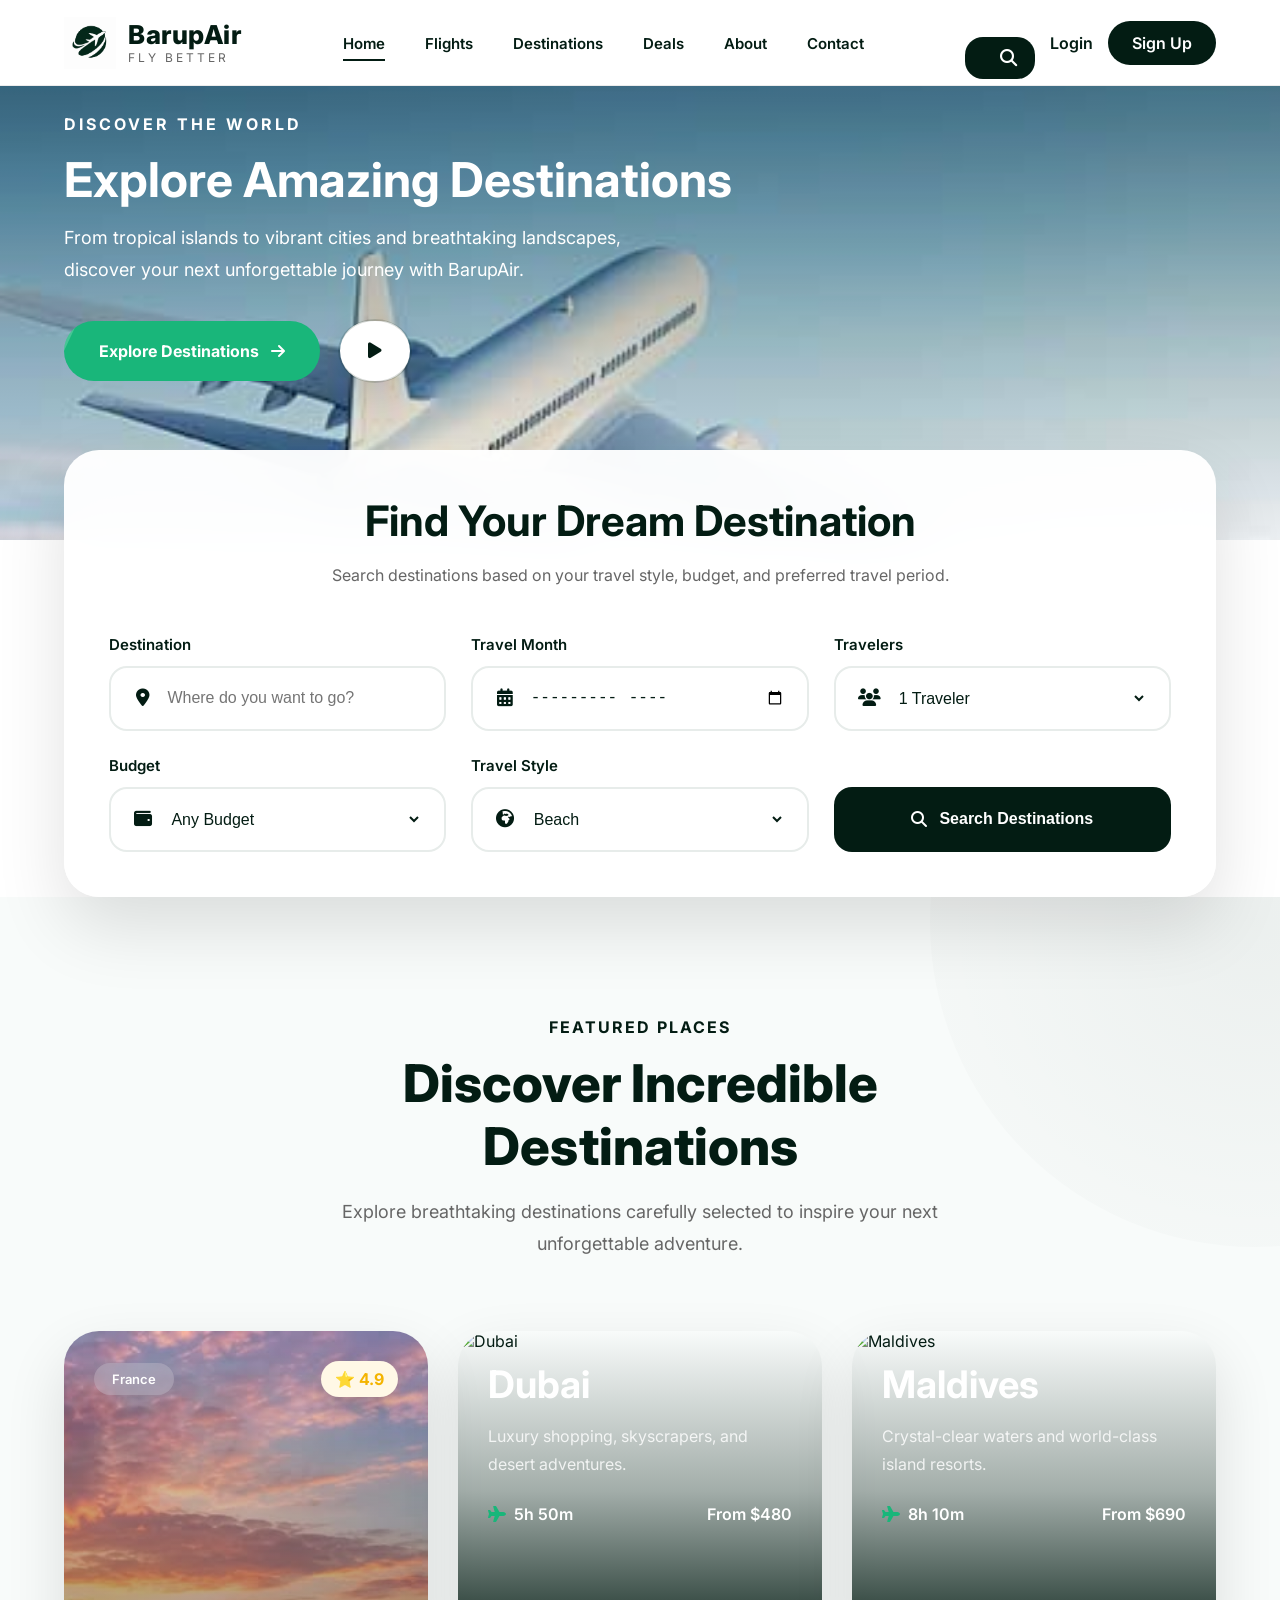
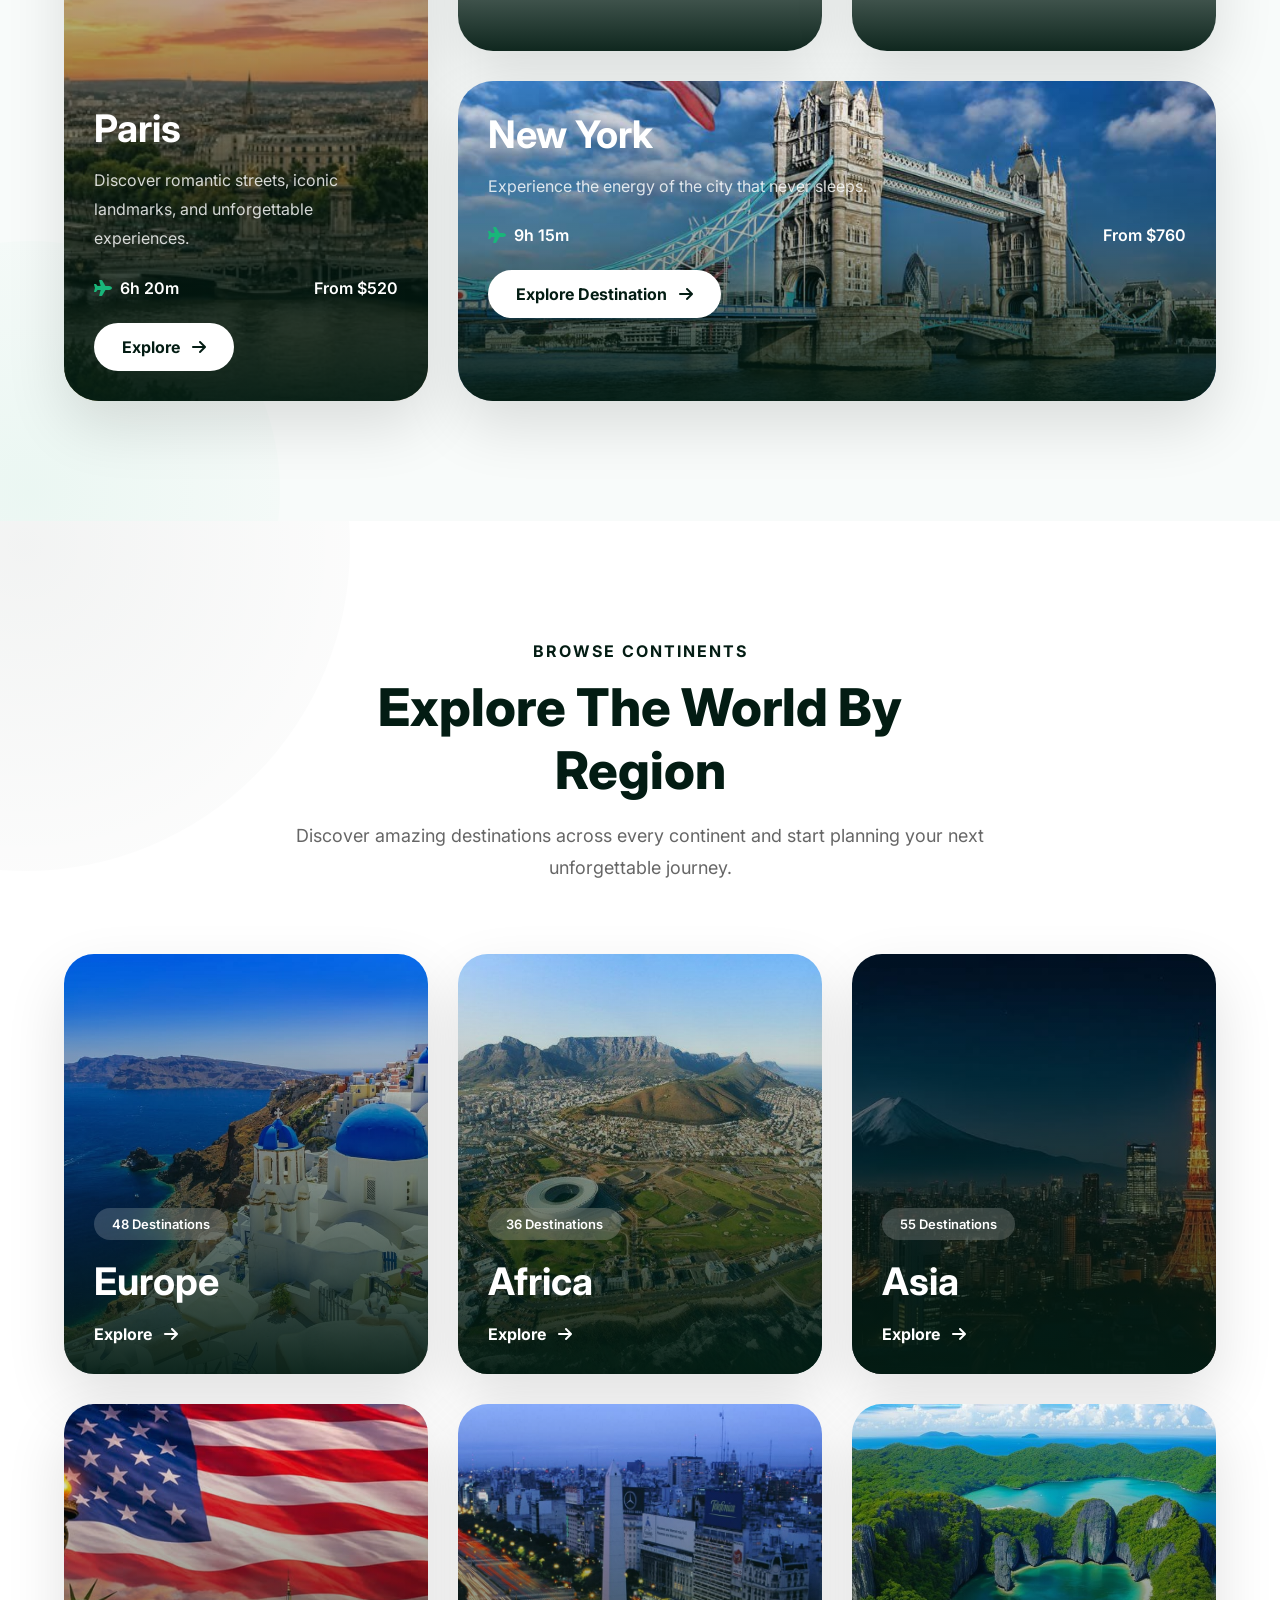
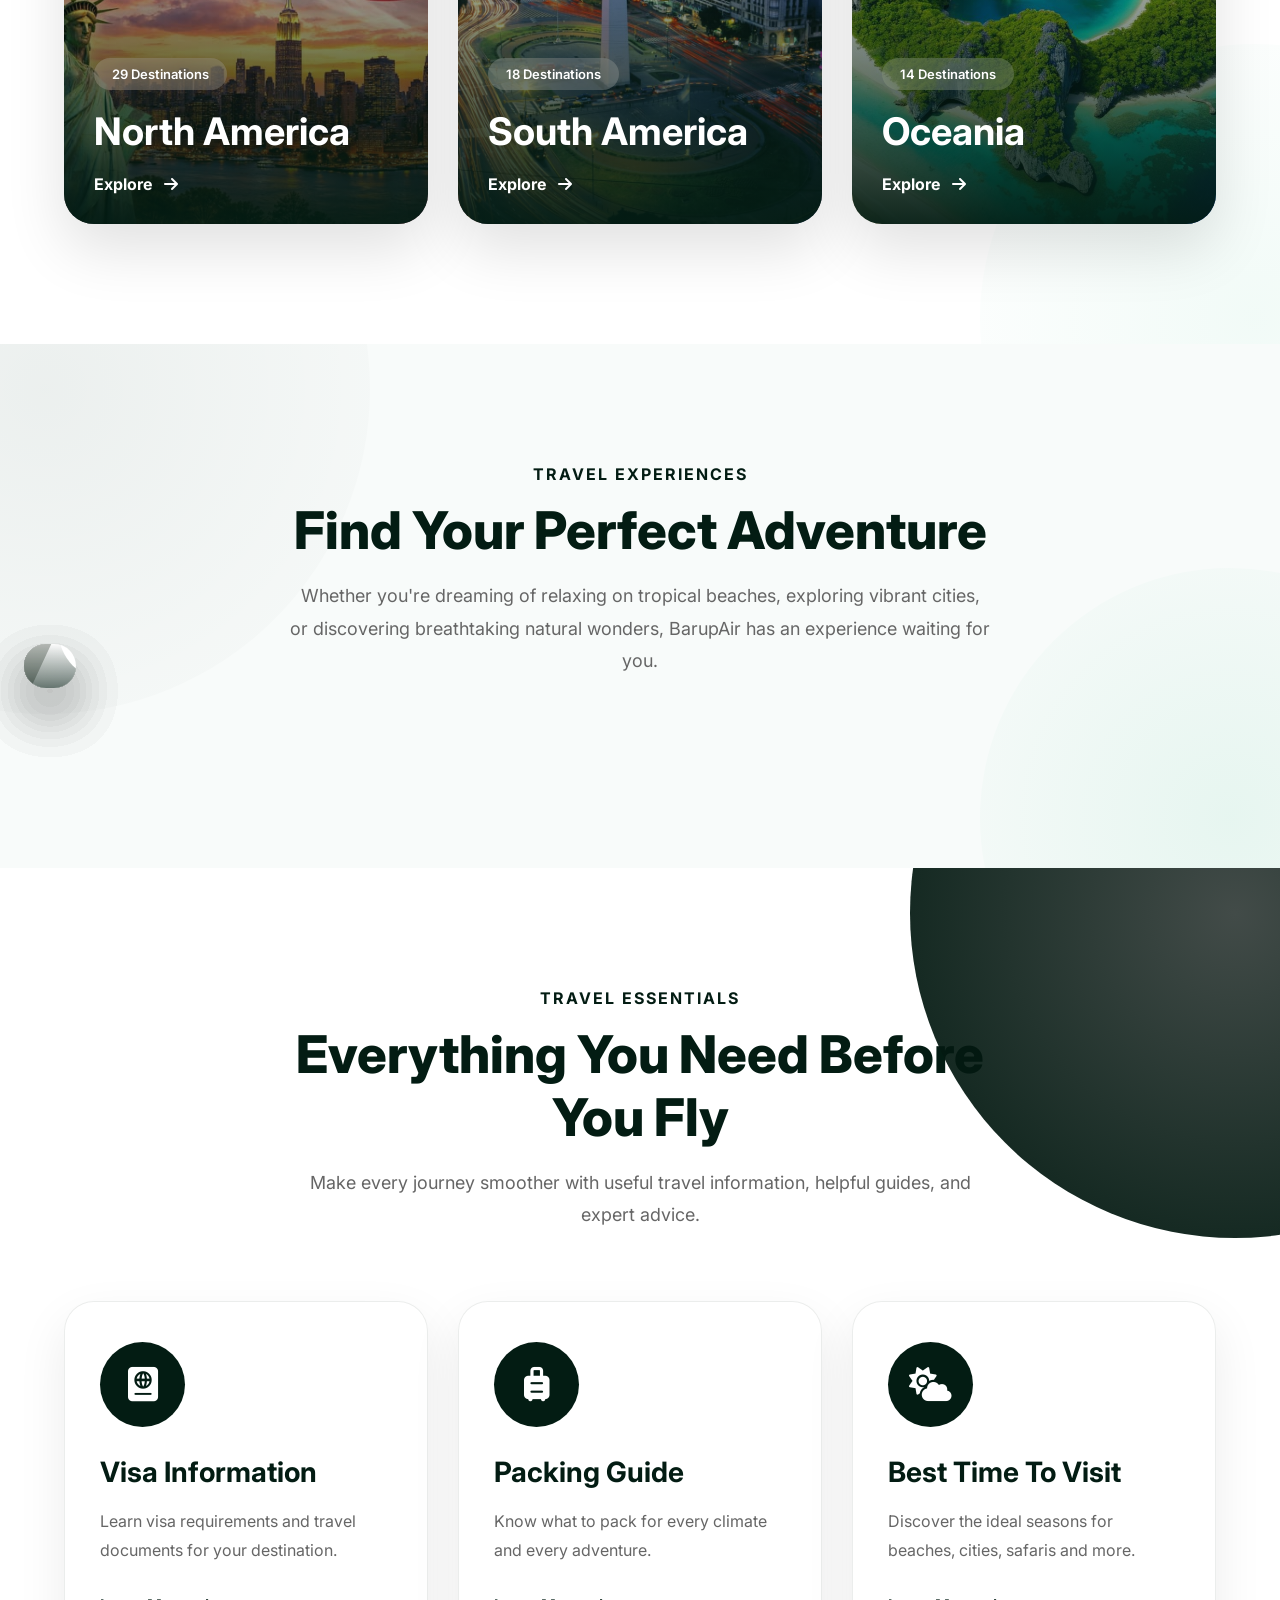
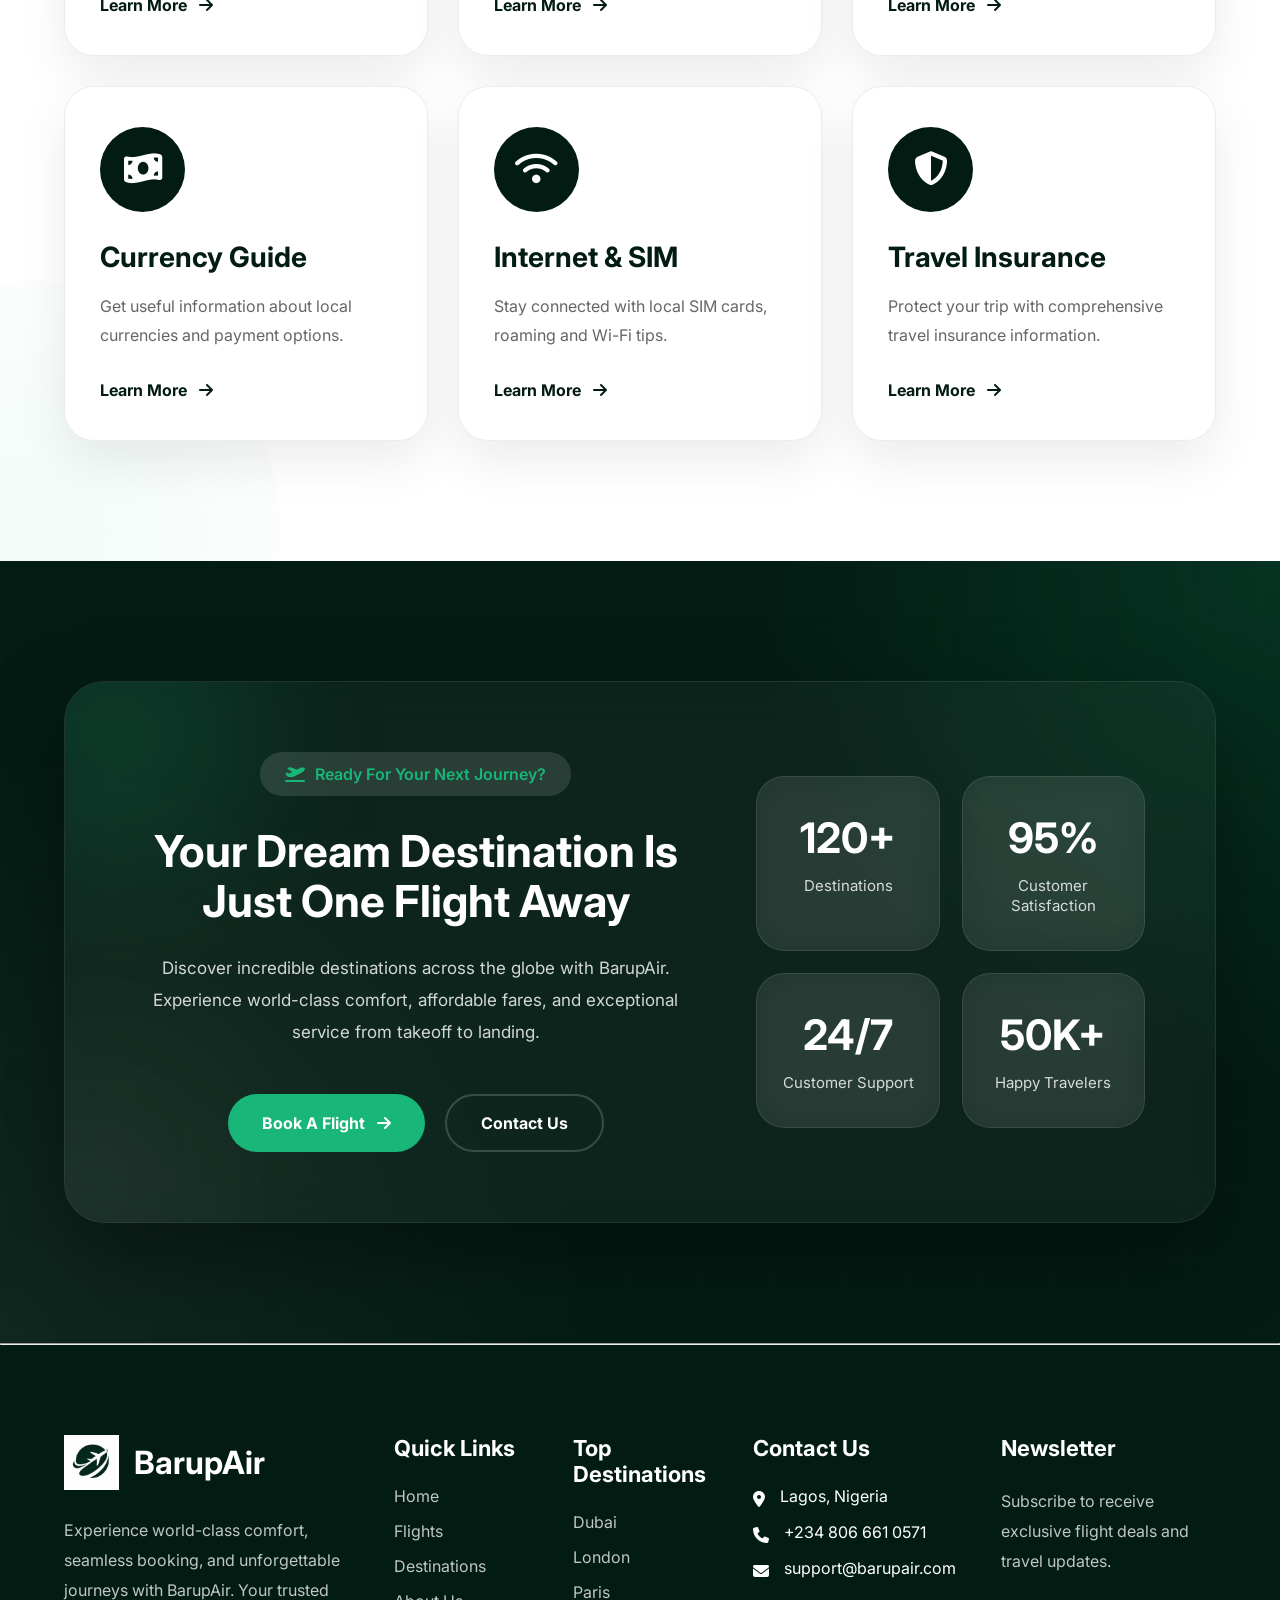
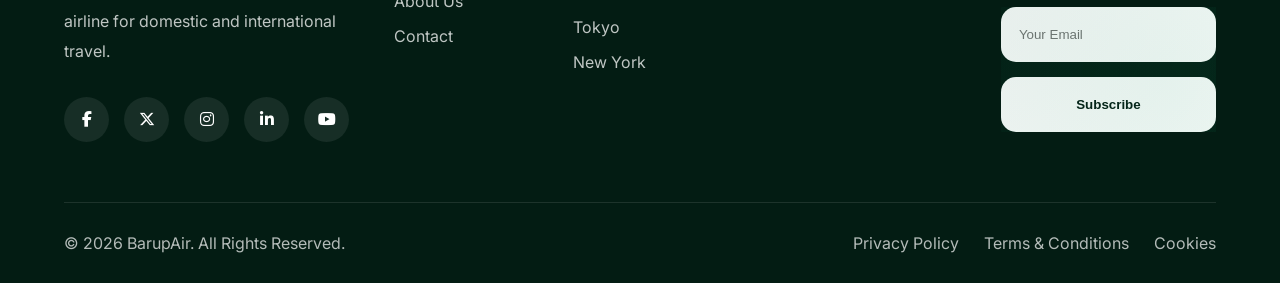
==== destinations.html @ 00f50905 "Add files via upload" ====
<!DOCTYPE html>
<html lang="en">

<head>

<meta charset="UTF-8">
<meta name="viewport" content="width=device-width, initial-scale=1.0">

<title>BarupAir | Fly Beyond Borders</title>

<link rel="icon" href="images/logo.png">

<link rel="preconnect" href="https://fonts.googleapis.com">
<link rel="preconnect" href="https://fonts.gstatic.com" crossorigin>

<link href="https://fonts.googleapis.com/css2?family=Inter:wght@300;400;500;600;700;800;900&display=swap" rel="stylesheet">

<link rel="stylesheet"
href="https://cdnjs.cloudflare.com/ajax/libs/font-awesome/6.7.2/css/all.min.css">

<link rel="stylesheet" href="css/style.css">
<link rel="stylesheet" href="css/responsive.css">

</head>

<body>


<!--==========================
        HEADER
===========================-->

<header class="header">

<div class="container">

<nav class="navbar">

<a href="#" class="logo">

    <img src="images/logo.png" alt="BarupAir Logo">

    <div class="logo-text">
        <h2>BarupAir</h2>
        <span>Fly Better</span>
    </div>

</a>


<ul class="nav-links">

<li><a href="./index.html" class="active">Home</a></li>

<li><a href="./flights.html">Flights</a></li>

<li><a href="./destinations.html">Destinations</a></li>

<li><a href="./deals.html">Deals</a></li>

<li><a href="./about.html">About</a></li>

<li><a href="./contact.html">Contact</a></li>

</ul>


<div class="nav-right">

<button class="search-btn">
<i class="fas fa-search"></i>
</button>

<a href="./login.html" class="login-btn">
Login
</a>

<a href="./signup.html" class="signup-btn">
Sign Up
</a>

</div>


<div class="menu-btn">

    <i class="fas fa-bars"></i>

</div>

</nav>

</div>

</header>










<!--======================================
        DESTINATIONS HERO
=======================================-->

<section class="destination-hero">

    <div class="container">

        <div class="destination-hero-content">

            <span>

                DISCOVER THE WORLD

            </span>

            <h1>

                Explore Amazing Destinations

            </h1>

            <p>

                From tropical islands to vibrant cities and breathtaking
                landscapes, discover your next unforgettable journey
                with BarupAir.

            </p>

            <div class="hero-buttons">

                <a href="#" class="btn-primary">

                    Explore Destinations

                    <i class="fas fa-arrow-right"></i>

                </a>

                <a href="#" class="btn-play">

                    <i class="fas fa-play"></i>

                </a>

            </div>

        </div>

    </div>

</section>








<!--======================================
        DESTINATION SEARCH
=======================================-->

<section class="destination-search">

    <div class="container">

        <div class="destination-search-box">

            <div class="destination-search-header">

                <h2>Find Your Dream Destination</h2>

                <p>

                    Search destinations based on your travel style,
                    budget, and preferred travel period.

                </p>

            </div>

            <form class="destination-search-form">

                <!-- Destination -->

                <div class="search-field">

                    <label>Destination</label>

                    <div class="search-input">

                        <i class="fas fa-location-dot"></i>

                        <input
                            type="text"
                            placeholder="Where do you want to go?">

                    </div>

                </div>

                <!-- Travel Month -->

                <div class="search-field">

                    <label>Travel Month</label>

                    <div class="search-input">

                        <i class="fas fa-calendar-days"></i>

                        <input type="month">

                    </div>

                </div>

                <!-- Travelers -->

                <div class="search-field">

                    <label>Travelers</label>

                    <div class="search-input">

                        <i class="fas fa-users"></i>

                        <select>

                            <option>1 Traveler</option>
                            <option>2 Travelers</option>
                            <option>3 Travelers</option>
                            <option>4+ Travelers</option>

                        </select>

                    </div>

                </div>

                <!-- Budget -->

                <div class="search-field">

                    <label>Budget</label>

                    <div class="search-input">

                        <i class="fas fa-wallet"></i>

                        <select>

                            <option>Any Budget</option>
                            <option>$500 - $1,000</option>
                            <option>$1,000 - $2,500</option>
                            <option>$2,500+</option>

                        </select>

                    </div>

                </div>

                <!-- Travel Style -->

                <div class="search-field">

                    <label>Travel Style</label>

                    <div class="search-input">

                        <i class="fas fa-earth-africa"></i>

                        <select>

                            <option>Beach</option>
                            <option>City Break</option>
                            <option>Adventure</option>
                            <option>Luxury</option>
                            <option>Nature</option>

                        </select>

                    </div>

                </div>

                <!-- Search Button -->

                <button class="destination-search-btn">

                    <i class="fas fa-search"></i>

                    Search Destinations

                </button>

            </form>

        </div>

    </div>

</section>









<!--======================================
        FEATURED DESTINATIONS
=======================================-->

<section class="featured-destinations">

    <div class="container">

        <div class="section-heading">

            <span>Featured Places</span>

            <h2>Discover Incredible Destinations</h2>

            <p>

                Explore breathtaking destinations carefully selected
                to inspire your next unforgettable adventure.

            </p>

        </div>

        <div class="featured-grid">

            <!-- Destination -->

            <div class="featured-card large">

                <img src="images/paris.jpg" alt="Paris">

                <div class="featured-overlay">

                    <div class="featured-top">

                        <span class="country">

                            France

                        </span>

                        <span class="rating">

                            ⭐ 4.9

                        </span>

                    </div>

                    <div class="featured-content">

                        <h3>Paris</h3>

                        <p>

                            Discover romantic streets, iconic landmarks,
                            and unforgettable experiences.

                        </p>

                        <div class="featured-info">

                            <span>

                                <i class="fas fa-plane"></i>

                                6h 20m

                            </span>

                            <span>

                                From $520

                            </span>

                        </div>

                        <a href="#">

                            Explore

                            <i class="fas fa-arrow-right"></i>

                        </a>

                    </div>

                </div>

            </div>

            <!-- Destination -->

            <div class="featured-card">

                <img src="images/dubai.jpg" alt="Dubai">

                <div class="featured-overlay">

                    <div class="featured-content">

                        <h3>Dubai</h3>

                        <p>

                            Luxury shopping, skyscrapers,
                            and desert adventures.

                        </p>

                        <div class="featured-info">

                            <span>

                                <i class="fas fa-plane"></i>

                                5h 50m

                            </span>

                            <span>

                                From $480

                            </span>

                        </div>

                    </div>

                </div>

            </div>

            <!-- Destination -->

            <div class="featured-card">

                <img src="images/maldives.jpg" alt="Maldives">

                <div class="featured-overlay">

                    <div class="featured-content">

                        <h3>Maldives</h3>

                        <p>

                            Crystal-clear waters and
                            world-class island resorts.

                        </p>

                        <div class="featured-info">

                            <span>

                                <i class="fas fa-plane"></i>

                                8h 10m

                            </span>

                            <span>

                                From $690

                            </span>

                        </div>

                    </div>

                </div>

            </div>

            <!-- Destination -->

            <div class="featured-card wide">

                <img src="images/london.jpg" alt="New York">

                <div class="featured-overlay">

                    <div class="featured-content">

                        <h3>New York</h3>

                        <p>

                            Experience the energy of the city
                            that never sleeps.

                        </p>

                        <div class="featured-info">

                            <span>

                                <i class="fas fa-plane"></i>

                                9h 15m

                            </span>

                            <span>

                                From $760

                            </span>

                        </div>

                        <a href="#">

                            Explore Destination

                            <i class="fas fa-arrow-right"></i>

                        </a>

                    </div>

                </div>

            </div>

        </div>

    </div>

</section>











<!--======================================
        EXPLORE BY REGION
=======================================-->

<section class="explore-region">

    <div class="container">

        <div class="section-heading">

            <span>Browse Continents</span>

            <h2>Explore The World By Region</h2>

            <p>

                Discover amazing destinations across every continent and
                start planning your next unforgettable journey.

            </p>

        </div>

        <div class="region-grid">

            <!-- Europe -->

            <div class="region-card">

                <img src="images/europe.jpg" alt="Europe">

                <div class="region-overlay">

                    <div class="region-content">

                        <span>48 Destinations</span>

                        <h3>Europe</h3>

                        <a href="#">

                            Explore

                            <i class="fas fa-arrow-right"></i>

                        </a>

                    </div>

                </div>

            </div>

            <!-- Africa -->

            <div class="region-card">

                <img src="images/africa.jpg" alt="Africa">

                <div class="region-overlay">

                    <div class="region-content">

                        <span>36 Destinations</span>

                        <h3>Africa</h3>

                        <a href="#">

                            Explore

                            <i class="fas fa-arrow-right"></i>

                        </a>

                    </div>

                </div>

            </div>

            <!-- Asia -->

            <div class="region-card">

                <img src="images/asia.jpg" alt="Asia">

                <div class="region-overlay">

                    <div class="region-content">

                        <span>55 Destinations</span>

                        <h3>Asia</h3>

                        <a href="#">

                            Explore

                            <i class="fas fa-arrow-right"></i>

                        </a>

                    </div>

                </div>

            </div>

            <!-- North America -->

            <div class="region-card">

                <img src="images/north-america.jpg" alt="North America">

                <div class="region-overlay">

                    <div class="region-content">

                        <span>29 Destinations</span>

                        <h3>North America</h3>

                        <a href="#">

                            Explore

                            <i class="fas fa-arrow-right"></i>

                        </a>

                    </div>

                </div>

            </div>

            <!-- South America -->

            <div class="region-card">

                <img src="images/south-america.jpg" alt="South America">

                <div class="region-overlay">

                    <div class="region-content">

                        <span>18 Destinations</span>

                        <h3>South America</h3>

                        <a href="#">

                            Explore

                            <i class="fas fa-arrow-right"></i>

                        </a>

                    </div>

                </div>

            </div>

            <!-- Oceania -->

            <div class="region-card">

                <img src="images/oceania.jpg" alt="Oceania">

                <div class="region-overlay">

                    <div class="region-content">

                        <span>14 Destinations</span>

                        <h3>Oceania</h3>

                        <a href="#">

                            Explore

                            <i class="fas fa-arrow-right"></i>

                        </a>

                    </div>

                </div>

            </div>

        </div>

    </div>

</section>





<!--======================================
        TRAVEL EXPERIENCES
=======================================-->

<section class="travel-experiences">

    <div class="container">

        <div class="section-heading">

            <span>Travel Experiences</span>

            <h2>Find Your Perfect Adventure</h2>

            <p>

                Whether you're dreaming of relaxing on tropical beaches,
                exploring vibrant cities, or discovering breathtaking
                natural wonders, BarupAir has an experience waiting for you.

            </p>

        </div>

        <div class="experience-grid">

            <!-- Beach -->

            <div class="experience-card">

                <img src="images/beach.jpg" alt="Beach Escape">

                <div class="experience-overlay">

                    <div class="experience-icon">

                        <i class="fas fa-umbrella-beach"></i>

                    </div>

                    <h3>Beach Escapes</h3>

                    <p>

                        Relax on crystal-clear shores and enjoy luxury
                        island resorts around the world.

                    </p>

                    <a href="#">

                        Discover More

                        <i class="fas fa-arrow-right"></i>

                    </a>

                </div>

            </div>

            <!-- Mountains -->

            <div class="experience-card">

                <img src="images/mountains.jpg" alt="Mountain Adventure">

                <div class="experience-overlay">

                    <div class="experience-icon">

                        <i class="fas fa-mountain"></i>

                    </div>

                    <h3>Mountain Adventures</h3>

                    <p>

                        Hike breathtaking peaks and experience nature like
                        never before.

                    </p>

                    <a href="#">

                        Discover More

                        <i class="fas fa-arrow-right"></i>

                    </a>

                </div>

            </div>

            <!-- City -->

            <div class="experience-card">

                <img src="images/city.jpg" alt="City Break">

                <div class="experience-overlay">

                    <div class="experience-icon">

                        <i class="fas fa-city"></i>

                    </div>

                    <h3>City Breaks</h3>

                    <p>

                        Explore world-famous landmarks, shopping, culture,
                        and unforgettable nightlife.

                    </p>

                    <a href="#">

                        Discover More

                        <i class="fas fa-arrow-right"></i>

                    </a>

                </div>

            </div>

            <!-- Safari -->

            <div class="experience-card">

                <img src="images/safari.jpg" alt="Safari">

                <div class="experience-overlay">

                    <div class="experience-icon">

                        <i class="fas fa-paw"></i>

                    </div>

                    <h3>Safari Tours</h3>

                    <p>

                        Discover Africa's incredible wildlife and stunning
                        national parks.

                    </p>

                    <a href="#">

                        Discover More

                        <i class="fas fa-arrow-right"></i>

                    </a>

                </div>

            </div>

            <!-- Snow -->

            <div class="experience-card">

                <img src="images/snow.jpg" alt="Snow Holidays">

                <div class="experience-overlay">

                    <div class="experience-icon">

                        <i class="fas fa-snowflake"></i>

                    </div>

                    <h3>Snow Holidays</h3>

                    <p>

                        Ski, snowboard, and experience magical winter
                        destinations.

                    </p>

                    <a href="#">

                        Discover More

                        <i class="fas fa-arrow-right"></i>

                    </a>

                </div>

            </div>

            <!-- Luxury -->

            <div class="experience-card">

                <img src="images/luxury.jpg" alt="Luxury">

                <div class="experience-overlay">

                    <div class="experience-icon">

                        <i class="fas fa-gem"></i>

                    </div>

                    <h3>Luxury Getaways</h3>

                    <p>

                        Experience five-star resorts, private villas,
                        and unforgettable luxury escapes.

                    </p>

                    <a href="#">

                        Discover More

                        <i class="fas fa-arrow-right"></i>

                    </a>

                </div>

            </div>

        </div>

    </div>

</section>








<!--======================================
        TRAVEL TIPS
=======================================-->

<section class="travel-tips">

    <div class="container">

        <div class="section-heading">

            <span>Travel Essentials</span>

            <h2>Everything You Need Before You Fly</h2>

            <p>

                Make every journey smoother with useful travel
                information, helpful guides, and expert advice.

            </p>

        </div>

        <div class="tips-grid">

            <!-- Card -->

            <div class="tip-card">

                <div class="tip-icon">

                    <i class="fas fa-passport"></i>

                </div>

                <h3>Visa Information</h3>

                <p>

                    Learn visa requirements and travel documents for your destination.

                </p>

                <a href="#">

                    Learn More

                    <i class="fas fa-arrow-right"></i>

                </a>

            </div>

            <!-- Card -->

            <div class="tip-card">

                <div class="tip-icon">

                    <i class="fas fa-suitcase-rolling"></i>

                </div>

                <h3>Packing Guide</h3>

                <p>

                    Know what to pack for every climate and every adventure.

                </p>

                <a href="#">

                    Learn More

                    <i class="fas fa-arrow-right"></i>

                </a>

            </div>

            <!-- Card -->

            <div class="tip-card">

                <div class="tip-icon">

                    <i class="fas fa-cloud-sun"></i>

                </div>

                <h3>Best Time To Visit</h3>

                <p>

                    Discover the ideal seasons for beaches, cities,
                    safaris and more.

                </p>

                <a href="#">

                    Learn More

                    <i class="fas fa-arrow-right"></i>

                </a>

            </div>

            <!-- Card -->

            <div class="tip-card">

                <div class="tip-icon">

                    <i class="fas fa-money-bill-wave"></i>

                </div>

                <h3>Currency Guide</h3>

                <p>

                    Get useful information about local currencies and
                    payment options.

                </p>

                <a href="#">

                    Learn More

                    <i class="fas fa-arrow-right"></i>

                </a>

            </div>

            <!-- Card -->

            <div class="tip-card">

                <div class="tip-icon">

                    <i class="fas fa-wifi"></i>

                </div>

                <h3>Internet & SIM</h3>

                <p>

                    Stay connected with local SIM cards, roaming and Wi-Fi tips.

                </p>

                <a href="#">

                    Learn More

                    <i class="fas fa-arrow-right"></i>

                </a>

            </div>

            <!-- Card -->

            <div class="tip-card">

                <div class="tip-icon">

                    <i class="fas fa-shield-alt"></i>

                </div>

                <h3>Travel Insurance</h3>

                <p>

                    Protect your trip with comprehensive travel insurance information.

                </p>

                <a href="#">

                    Learn More

                    <i class="fas fa-arrow-right"></i>

                </a>

            </div>

        </div>

    </div>

</section>










<!--======================================
        CTA SECTION
=======================================-->

<section class="destination-cta">

    <div class="container">

        <div class="cta-wrapper">

            <!-- Background Decorations -->

            <div class="cta-glow glow-1"></div>
            <div class="cta-glow glow-2"></div>

            <!-- Left -->

            <div class="cta-content">

                <span>

                    <i class="fas fa-plane-departure"></i>

                    Ready For Your Next Journey?

                </span>

                <h2>

                    Your Dream Destination Is Just
                    One Flight Away

                </h2>

                <p>

                    Discover incredible destinations across the globe with
                    BarupAir. Experience world-class comfort, affordable fares,
                    and exceptional service from takeoff to landing.

                </p>

                <div class="cta-buttons">

                    <a href="flights.html" class="cta-btn-primary">

                        Book A Flight

                        <i class="fas fa-arrow-right"></i>

                    </a>

                    <a href="contact.html" class="cta-btn-secondary">

                        Contact Us

                    </a>

                </div>

            </div>

            <!-- Right -->

            <div class="cta-stats">

                <div class="cta-card">

                    <h3>120+</h3>

                    <span>Destinations</span>

                </div>

                <div class="cta-card">

                    <h3>95%</h3>

                    <span>Customer Satisfaction</span>

                </div>

                <div class="cta-card">

                    <h3>24/7</h3>

                    <span>Customer Support</span>

                </div>

                <div class="cta-card">

                    <h3>50K+</h3>

                    <span>Happy Travelers</span>

                </div>

            </div>

        </div>

    </div>

</section>


<hr>




<!--======================================
            FOOTER
=======================================-->

<footer class="footer">

    <div class="container">

        <div class="footer-top">

            <!-- Logo -->

            <div class="footer-col">

                <a href="#" class="footer-logo">

                    <img src="images/logo.png" alt="BarupAir">

                    <span>BarupAir</span>

                </a>

                <p>

                    Experience world-class comfort, seamless booking,
                    and unforgettable journeys with BarupAir.
                    Your trusted airline for domestic and international travel.

                </p>

                <div class="footer-social">

                    <a href="#"><i class="fab fa-facebook-f"></i></a>

                    <a href="#"><i class="fab fa-x-twitter"></i></a>

                    <a href="#"><i class="fab fa-instagram"></i></a>

                    <a href="#"><i class="fab fa-linkedin-in"></i></a>

                    <a href="#"><i class="fab fa-youtube"></i></a>

                </div>

            </div>

            <!-- Links -->

            <div class="footer-col">

                <h3>Quick Links</h3>

                <ul>

                    <li><a href="#">Home</a></li>

                    <li><a href="#">Flights</a></li>

                    <li><a href="#">Destinations</a></li>

                    <li><a href="#">About Us</a></li>

                    <li><a href="#">Contact</a></li>

                </ul>

            </div>

            <!-- Destination -->

            <div class="footer-col">

                <h3>Top Destinations</h3>

                <ul>

                    <li><a href="#">Dubai</a></li>

                    <li><a href="#">London</a></li>

                    <li><a href="#">Paris</a></li>

                    <li><a href="#">Tokyo</a></li>

                    <li><a href="#">New York</a></li>

                </ul>

            </div>

            <!-- Contact -->

            <div class="footer-col">

                <h3>Contact Us</h3>

                <ul class="contact-info">

                    <li>

                        <i class="fas fa-map-marker-alt"></i>

                        Lagos, Nigeria

                    </li>

                    <li>

                        <i class="fas fa-phone"></i>

                        +234 806 661 0571

                    </li>

                    <li>

                        <i class="fas fa-envelope"></i>

                        support@barupair.com

                    </li>

                </ul>

            </div>

            <!-- Newsletter -->

            <div class="footer-col">

                <h3>Newsletter</h3>

                <p>

                    Subscribe to receive exclusive flight deals
                    and travel updates.

                </p>

                <form class="newsletter">

                    <input
                    type="email"
                    placeholder="Your Email">

                    <button type="submit">

                        Subscribe

                    </button>

                </form>

            </div>

        </div>

        <div class="footer-bottom">

            <p>

                © 2026 BarupAir. All Rights Reserved.

            </p>

            <div class="footer-links">

                <a href="#">Privacy Policy</a>

                <a href="#">Terms & Conditions</a>

                <a href="#">Cookies</a>

            </div>

        </div>

    </div>

</footer>

<script src="js/script.js"></script>
</body>
---- css/style.css ----
/*======================================
            GLOBAL
======================================*/

*{
margin:0;
padding:0;
box-sizing:border-box;
}

html{
scroll-behavior:smooth;
}

body{

font-family:'Inter',sans-serif;

background:#ffffff;

color:#031C13;

}

a{

text-decoration:none;

}

ul{

list-style:none;

}

img{

max-width:100%;

display:block;

}

.container{

width:90%;

max-width:1300px;

margin:auto;


}

/*======================================
            HEADER
======================================*/

.header{

position:fixed;

top:0;
left:0;

width:100%;

background:#fff;

z-index:999;

border-bottom:1px solid #ececec;

}

.navbar{

height:85px;

display:flex;

justify-content:space-between;

align-items:center;

}

/*======================================
            LOGO
======================================*/

.logo{

    display:flex;

    align-items:center;

    gap:12px;

}

.logo img{

    width:52px;

    height:52px;

    object-fit:contain;

}

.logo-text{

    display:flex;

    flex-direction:column;

    line-height:1;

}

.logo-text h2{

    font-size:26px;

    font-weight:800;

    color:#031C13;

    letter-spacing:.5px;

}

.logo-text span{

    margin-top:4px;

    font-size:12px;

    color:#666;

    letter-spacing:3px;

    text-transform:uppercase;

}

.nav-links{

display:flex;

align-items:center;

gap:40px;

}

.nav-links a{

font-size:15px;

font-weight:600;

color:#031C13;

transition:.35s;

position:relative;

}

.nav-links a:hover,

.nav-links a.active{

color:#031C13;

}

.nav-links a::after{

content:"";

position:absolute;

left:0;

bottom:-8px;

width:0;

height:2px;

background:#031C13;

transition:.35s;

}

.nav-links a:hover::after,

.nav-links a.active::after{

width:100%;

}

.nav-right{

display:flex;

align-items:center;

gap:15px;

}

.search-btn{

width:42px;

height:42px;

border:none;

border-radius:50%;

background:#f3f3f3;

cursor:pointer;

font-size:16px;

transition:.3s;

}

.search-btn:hover{

background:#031C13;

color:#fff;

}

.login-btn{

font-weight:600;

color:#031C13;

}

.signup-btn{

padding:12px 24px;

background:#031C13;

color:#fff;

border-radius:40px;

font-weight:600;

transition:.3s;

}

.signup-btn:hover{

transform:translateY(-3px);

}

.menu-btn{

display:none;

font-size:26px;

cursor:pointer;

}















/*======================================
            HERO SECTION
======================================*/

.hero{

    position: relative;

    padding: 100px 0 100px;


    overflow: hidden;

}

.hero-wrapper{

    display: grid;

    grid-template-columns: 1fr 1.2fr;

    align-items: center;

    gap: 20px;

    position: relative;

}

/*======================================
        LEFT CONTENT
======================================*/

.hero-content{

    display: flex;

    align-items: center;

    gap: 20px;

}

/*======================================
      VERTICAL INDICATOR
======================================*/

.hero-indicator{

    display: flex;

    flex-direction: column;

    align-items: center;

    gap: 30px;

}

.hero-indicator span{

    width: 45px;

    height: 45px;

    border-radius: 50%;

    background: #ffffff;

    border: 2px solid #d8d8d8;

    display: flex;

    align-items: center;

    justify-content: center;

    font-weight: 700;

    color: #031C13;

    transition: .4s;

}

.hero-indicator span.active{

    background: #031C13;

    color: #ffffff;

    border-color: #031C13;

}

/*======================================
            TEXT
======================================*/

.hero-text{

    max-width: 550px;

}

.hero-subtitle{

    display: inline-block;

    font-size: 13px;

    font-weight: 700;

    letter-spacing: 3px;

    text-transform: uppercase;

    color: #031C13;

    margin-bottom: 20px;

}

.hero-text h1{

    font-size: 58px;

    font-weight: 900;

    line-height: 1.05;

    color: #031C13;

    margin-bottom: 25px;

}

.hero-text p{

    font-size: 18px;

    line-height: 1.8;

    color: #666666;

    margin-bottom: 40px;

    max-width: 500px;

}

/*======================================
            BUTTONS
======================================*/

.hero-buttons{

    display: flex;

    align-items: center;

    gap: 20px;

}

.btn-primary{

    display: inline-flex;

    align-items: center;

    gap: 12px;

    padding: 18px 38px;

    background: #031C13;

    color: #ffffff;

    border-radius: 60px;

    font-size: 16px;

    font-weight: 700;

    transition: .4s;

}

.btn-primary:hover{

    transform: translateY(-5px);

    box-shadow: 0 18px 40px rgba(3,28,19,.18);

}

.btn-primary i{

    transition: .4s;

}

.btn-primary:hover i{

    transform: translateX(5px);

}

.btn-play{

    width: 62px;

    height: 62px;

    border-radius: 50%;

    background: #ffffff;

    color: #031C13;

    display: flex;

    align-items: center;

    justify-content: center;

    font-size: 18px;

    box-shadow: 0 10px 30px rgba(0,0,0,.08);

    transition: .4s;

}

.btn-play:hover{

    transform: scale(1.08);

    background: #031C13;

    color: #ffffff;

}

/*======================================
        RIGHT SIDE
======================================*/

.hero-image{

    position:relative;

    height:720px;

    border-radius:40px;

    overflow:hidden;

    background-image:url("../images/bg.png");

    background-repeat:no-repeat;

    background-position:center;

    background-size:cover;

}

/* Large Rounded Background */

.hero-bg{

    position: absolute;

    width: 100%;

    height: 500px;

    background: linear-gradient(135deg,#eef9f5,#dff6ee);

    border-radius: 80px;

    overflow: hidden;

}



/*======================================
        PLANE IMAGE
======================================*/

.plane{

    position: absolute;

    width: 900px;

    right: -10px;

    top: 15%;
    border-radius: 35px;
    transform: translateY(-50%);

    z-index: 5;

    user-select: none;

    pointer-events: none;

}

/*======================================
      FLOATING INFO CARD
======================================*/

.hero-card{

    position: absolute;

    right: -20px;


    width: 330px;

    background: #ffffff;

    border-radius: 35px;

    padding: 30px;

    z-index: 20;

    box-shadow: 0 30px 60px rgba(0,0,0,.12);

}

.card-header{

    display: flex;

    justify-content: space-between;

    align-items: center;

    margin-bottom: 20px;

}

.card-header h3{

    font-size: 24px;

    color: #031C13;

}

.card-header i{

    font-size: 20px;

    color: #031C13;

}

.card-images{

    display: flex;

    margin-bottom: 18px;

}

.card-images img{

    width: 65px;

    height: 65px;

    object-fit: cover;

    border-radius: 50%;

    border: 4px solid #ffffff;

    margin-left: -18px;

}

.card-images img:first-child{

    margin-left: 0;

}

.card-content h4{

    font-size: 20px;

    color: #031C13;

    margin-bottom: 10px;

}

.card-content p{

    color: #666666;

    font-size: 15px;

    line-height: 1.7;

}









/*======================================
        DECORATIVE CIRCLES
======================================*/

.circle{

    position:absolute;

    border-radius:50%;

    border:1px solid rgba(3,28,19,.08);

    background:rgba(255,255,255,.15);

    backdrop-filter:blur(8px);

    z-index:2;

}

.circle-1{

    width:180px;

    height:180px;

    top:30px;

    right:120px;

}

.circle-2{

    width:80px;

    height:80px;

    left:40px;

    bottom:180px;

}

.circle-3{

    width:45px;

    height:45px;

    right:340px;

    bottom:70px;

    background:#031C13;

    border:none;

    opacity:.08;

}


/*======================================
      FLOATING BACKGROUND SHAPES
======================================*/

.shape{

    position:absolute;

    border-radius:50%;

    filter:blur(60px);

    z-index:0;

}

.shape-1{

    width:350px;

    height:350px;

    background:#b7ead7;

    top:-120px;

    left:-120px;

    opacity:.45;

}

.shape-2{

    width:280px;

    height:280px;

    background:#dff7ee;

    right:-80px;

    top:180px;

    opacity:.8;

}

.shape-3{

    width:220px;

    height:220px;

    background:#c6f0df;

    left:45%;

    bottom:-120px;

    opacity:.5;

}


/*======================================
        HERO BACKGROUND DETAILS
======================================*/

.hero-bg::before{

    content:"";

    position:absolute;

    inset:0;

    background:

    radial-gradient(circle at 20% 30%,rgba(255,255,255,.9),transparent 30%),

    radial-gradient(circle at 80% 70%,rgba(255,255,255,.6),transparent 35%),

    linear-gradient(145deg,#eef9f5,#d9f3e7);

}

.hero-bg::after{

    content:"";

    position:absolute;

    width:700px;

    height:700px;

    border-radius:50%;

    border:1px solid rgba(255,255,255,.45);

    top:-130px;

    right:-170px;

}


/*======================================
          HERO CARD
======================================*/

.hero-card{

    overflow:hidden;

    transition:.45s;

}

.hero-card:hover{

    transform:translateY(-10px);

    box-shadow:0 40px 90px rgba(0,0,0,.16);

}

.hero-card::before{

    content:"";

    position:absolute;

    left:0;

    top:0;

    width:100%;

    height:6px;

    background:linear-gradient(90deg,#031C13,#0b5a40);

}


/*======================================
       DESTINATION IMAGES
======================================*/

.card-images img{

    transition:.4s;

    cursor:pointer;

}

.card-images img:hover{

    transform:translateY(-8px) scale(1.08);

    z-index:3;

}


/*======================================
         GLASS EFFECT
======================================*/

.hero-card{

    background:rgba(255,255,255,.92);

    backdrop-filter:blur(18px);

    -webkit-backdrop-filter:blur(18px);

}


/*======================================
        BUTTON EFFECTS
======================================*/

.btn-primary{

    position:relative;

    overflow:hidden;

}

.btn-primary::before{

    content:"";

    position:absolute;

    top:0;

    left:-100%;

    width:100%;

    height:100%;

    background:rgba(255,255,255,.2);

    transform:skewX(-25deg);

    transition:.6s;

}

.btn-primary:hover::before{

    left:120%;

}

.btn-play{

    position:relative;

}

.btn-play::after{

    content:"";

    position:absolute;

    width:100%;

    height:100%;

    border-radius:50%;

    border:2px solid rgba(3,28,19,.15);

    animation:pulse 2.5s infinite;

}


/*======================================
       IMAGE DEPTH
======================================*/

.plane{

    filter:

    drop-shadow(0 25px 45px rgba(0,0,0,.15));

}


/*======================================
         SUBTITLE LINE
======================================*/

.hero-subtitle{

    position:relative;

    padding-left:70px;

}

.hero-subtitle::before{

    content:"";

    position:absolute;

    left:0;

    top:50%;

    width:55px;

    height:2px;

    background:#031C13;

}


/*======================================
      PREMIUM HEADING
======================================*/

.hero-text h1{

    letter-spacing:-3px;

}

.hero-text h1::after{

    content:"";

    display:block;

    width:120px;

    height:6px;

    background:#031C13;

    border-radius:20px;

    margin-top:25px;

}


/*======================================
       HERO SECTION SHADOW
======================================*/

.hero-wrapper{

    position:relative;

    z-index:1;

}


/*======================================
      PLAY BUTTON PULSE
======================================*/

@keyframes pulse{

    0%{

        transform:scale(1);

        opacity:1;

    }

    70%{

        transform:scale(1.6);

        opacity:0;

    }

    100%{

        transform:scale(1.6);

        opacity:0;

    }

}







/*======================================
        HERO ANIMATIONS
======================================*/

/* Plane Float */

.plane{

    animation:planeFloat 5s ease-in-out infinite;

    transform-origin:center;

}


/* Plane Entrance */

.hero-image{

    animation:planeEntrance 1.4s ease forwards;

}


/* Card Floating */

.hero-card{

    animation:cardFloat 5s ease-in-out infinite;

}


/* Hero Text */

.hero-subtitle{

    animation:fadeLeft .8s ease forwards;

}

.hero-text h1{

    animation:fadeLeft 1s ease forwards;

}

.hero-text p{

    animation:fadeLeft 1.2s ease forwards;

}

.hero-buttons{

    animation:fadeLeft 1.4s ease forwards;

}


/* Decorative Circles */

.circle-1{

    animation:circleMove 8s linear infinite;

}

.circle-2{

    animation:circleMoveReverse 10s linear infinite;

}

.circle-3{

    animation:pulseCircle 3s infinite;

}


/* Background Shapes */

.shape-1{

    animation:blobOne 12s infinite alternate;

}

.shape-2{

    animation:blobTwo 14s infinite alternate;

}

.shape-3{

    animation:blobThree 10s infinite alternate;

}


/*======================================
        KEYFRAMES
======================================*/

@keyframes planeFloat{

0%{

transform:
translateY(0)
rotate(0deg);

}

25%{

transform:
translateY(-10px)
rotate(-1deg);

}

50%{

transform:
translateY(-22px)
rotate(-2deg);

}

75%{

transform:
translateY(-12px)
rotate(-1deg);

}

100%{

transform:
translateY(0)
rotate(0deg);

}

}


@keyframes planeEntrance{

0%{

opacity:0;

transform:
translateX(250px);

}

100%{

opacity:1;

transform:
translateX(0);

}

}


@keyframes cardFloat{

0%{

transform:translateY(0);

}

50%{

transform:translateY(-12px);

}

100%{

transform:translateY(0);

}

}


@keyframes fadeLeft{

0%{

opacity:0;

transform:
translateX(-70px);

}

100%{

opacity:1;

transform:
translateX(0);

}

}


@keyframes circleMove{

0%{

transform:translateY(0);

}

50%{

transform:translateY(-25px);

}

100%{

transform:translateY(0);

}

}


@keyframes circleMoveReverse{

0%{

transform:translateY(0);

}

50%{

transform:translateY(20px);

}

100%{

transform:translateY(0);

}

}


@keyframes pulseCircle{

0%{

transform:scale(1);

opacity:.15;

}

50%{

transform:scale(1.25);

opacity:.3;

}

100%{

transform:scale(1);

opacity:.15;

}

}


@keyframes blobOne{

0%{

transform:
translate(0,0);

}

100%{

transform:
translate(60px,-40px);

}

}


@keyframes blobTwo{

0%{

transform:
translate(0,0);

}

100%{

transform:
translate(-60px,40px);

}

}


@keyframes blobThree{

0%{

transform:
translateY(0);

}

100%{

transform:
translateY(-50px);

}

}

















/*======================================
        FLIGHT SEARCH
======================================*/

.flight-search{

    position:relative;

    margin-top:-80px;

    z-index:100;

}

.search-box{

    background:#ffffff;

    border-radius:30px;

    padding:35px;

    box-shadow:0 25px 70px rgba(0,0,0,.08);

    border:1px solid rgba(3,28,19,.06);

}


/*======================================
        TOP FILTERS
======================================*/

.search-top{

    display:flex;

    align-items:center;

    gap:30px;

    margin-bottom:25px;

    flex-wrap:wrap;

}

.search-item{

    display:flex;

    align-items:center;

    gap:10px;

    padding-right:25px;

    border-right:1px solid #dddddd;

}

.search-item:last-child{

    border-right:none;

}

.search-item i{

    color:#031C13;

    font-size:18px;

}

.search-item select{

    border:none;

    outline:none;

    background:none;

    font-size:16px;

    font-weight:600;

    color:#031C13;

    cursor:pointer;

}


/*======================================
        TRIP TYPE
======================================*/

.trip-type{

    display:flex;

    align-items:center;

    gap:30px;

    margin-bottom:30px;

}

.trip-type label{

    display:flex;

    align-items:center;

    gap:8px;

    font-weight:600;

    color:#444;

    cursor:pointer;

}

.trip-type input{

    accent-color:#031C13;

}


/*======================================
        SEARCH FORM
======================================*/

.search-form{

    display:grid;

    grid-template-columns:
    repeat(5,1fr);

    gap:20px;

}

.form-group{

    display:flex;

    flex-direction:column;

}

.form-group label{

    font-size:14px;

    font-weight:700;

    color:#031C13;

    margin-bottom:8px;

}

.form-group input{

    height:55px;

    border:1px solid #dddddd;

    border-radius:15px;

    padding:0 18px;

    outline:none;

    transition:.35s;

    font-size:15px;

}

.form-group input:focus{

    border-color:#031C13;

    box-shadow:0 0 0 4px rgba(3,28,19,.08);

}


/*======================================
        BUTTON
======================================*/

.search-btn{

    margin-top:30px;

    background:#031C13;

    color:#ffffff;

    border:none;

    border-radius:18px;

    padding:18px 35px;

    font-size:17px;

    font-weight:700;

    cursor:pointer;

    display:inline-flex;

    align-items:center;

    gap:12px;

    transition:.35s;

}

.search-btn:hover{

    transform:translateY(-4px);

    box-shadow:0 20px 45px rgba(3,28,19,.18);

}

.search-btn i{

    transition:.35s;

}

.search-btn:hover i{

    transform:translateX(5px);

}


/*======================================
        HOVER EFFECTS
======================================*/

.search-item:hover{

    transform:translateY(-2px);

}

.form-group:hover input{

    border-color:#031C13;

}


/*======================================
        RESPONSIVE
======================================*/

@media(max-width:991px){

.search-form{

    grid-template-columns:repeat(2,1fr);

}

.search-top{

    gap:20px;

}

.search-item{

    border-right:none;

    padding-right:0;

}

}

@media(max-width:768px){

.flight-search{

    margin-top:40px;

}

.search-box{

    padding:25px;

}

.search-form{

    grid-template-columns:1fr;

}

.trip-type{

    flex-direction:column;

    align-items:flex-start;

    gap:15px;

}

.search-top{

    flex-direction:column;

    align-items:flex-start;

}

.search-btn{

    width:100%;

    justify-content:center;

}

}












/*======================================
        EXCLUSIVE DEALS
======================================*/

.deals{

    padding:120px 0;

    background:#ffffff;

}


/*======================================
        SECTION TITLE
======================================*/

.section-heading{

    text-align:center;

    max-width:700px;

    margin:0 auto 70px;

}

.section-heading span{

    display:inline-block;

    color:#031C13;

    font-weight:700;

    letter-spacing:2px;

    text-transform:uppercase;

    margin-bottom:15px;

}

.section-heading h2{

    font-size:52px;

    color:#031C13;

    margin-bottom:18px;

    font-weight:800;

}

.section-heading p{

    font-size:18px;

    color:#666;

    line-height:1.8;

}


/*======================================
        GRID
======================================*/

.deals-grid{

    display:grid;

    grid-template-columns:repeat(3,1fr);

    gap:35px;

}


/*======================================
        CARD
======================================*/

.deal-card{

    background:#ffffff;

    border-radius:30px;

    overflow:hidden;

    box-shadow:0 15px 45px rgba(0,0,0,.08);

    transition:.45s;

    position:relative;

}

.deal-card:hover{

    transform:translateY(-15px);

    box-shadow:0 35px 80px rgba(0,0,0,.12);

}


/*======================================
        IMAGE
======================================*/

.deal-image{

    position:relative;

    overflow:hidden;

}

.deal-image img{

    width:100%;

    height:260px;

    object-fit:cover;

    transition:.6s;

}

.deal-card:hover .deal-image img{

    transform:scale(1.12);

}


/*======================================
        OVERLAY
======================================*/

.deal-image::before{

    content:"";

    position:absolute;

    inset:0;

    background:linear-gradient(to top,
    rgba(3,28,19,.6),
    transparent);

    z-index:1;

}


/*======================================
        PRICE TAG
======================================*/

.deal-price{

    position:absolute;

    top:20px;

    right:20px;

    background:#031C13;

    color:#fff;

    padding:10px 18px;

    border-radius:30px;

    font-size:14px;

    z-index:2;

    box-shadow:0 10px 25px rgba(3,28,19,.25);

}

.deal-price strong{

    font-size:18px;

}


/*======================================
        CONTENT
======================================*/

.deal-content{

    padding:30px;

}

.deal-content h3{

    font-size:28px;

    color:#031C13;

    margin-bottom:8px;

}

.deal-content span{

    display:block;

    color:#888;

    margin-bottom:25px;

}


/*======================================
        FEATURES
======================================*/

.deal-content ul{

    list-style:none;

    margin-bottom:30px;

}

.deal-content ul li{

    display:flex;

    align-items:center;

    justify-content:space-between;

    padding:14px 0;

    border-bottom:1px solid #f1f1f1;

    color:#555;

}

.deal-content ul li:last-child{

    border:none;

}

.deal-content ul li i{

    color:#031C13;

    margin-right:10px;

}


/*======================================
        BUTTON
======================================*/

.deal-btn{

    display:flex;

    justify-content:center;

    align-items:center;

    height:55px;

    border-radius:15px;

    background:#031C13;

    color:#fff;

    font-weight:700;

    transition:.35s;

}

.deal-btn:hover{

    background:#0a3426;

    letter-spacing:1px;

}


/*======================================
        CARD SHINE
======================================*/

.deal-card::before{

    content:"";

    position:absolute;

    top:0;

    left:-120%;

    width:80px;

    height:100%;

    background:rgba(255,255,255,.25);

    transform:skewX(-25deg);

    transition:.8s;

    z-index:3;

}

.deal-card:hover::before{

    left:130%;

}


/*======================================
        RESPONSIVE
======================================*/

@media(max-width:991px){

.deals-grid{

    grid-template-columns:repeat(2,1fr);

}

.section-heading h2{

    font-size:42px;

}

}


@media(max-width:768px){

.deals{

    padding:80px 0;

}

.deals-grid{

    grid-template-columns:1fr;

}

.section-heading{

    margin-bottom:50px;

}

.section-heading h2{

    font-size:34px;

}

.deal-image img{

    height:240px;

}

}

















/*======================================
        POPULAR DESTINATIONS
======================================*/

.destinations{

    padding:120px 0;

    background:#F8FBFA;

    overflow:hidden;

}


/*======================================
        SLIDER
======================================*/

.destination-wrapper{

    position:relative;

    display:flex;

    align-items:center;

}

.destination-slider{

    display:flex;

    gap:30px;

    overflow-x:auto;

    scroll-behavior:smooth;

    scrollbar-width:none;

    padding:10px;

}

.destination-slider::-webkit-scrollbar{

    display:none;

}


/*======================================
        CARD
======================================*/

.destination-card{

    min-width:360px;

    height:500px;

    border-radius:35px;

    overflow:hidden;

    position:relative;

    flex-shrink:0;

    cursor:pointer;

    transition:.45s;

    box-shadow:0 20px 45px rgba(0,0,0,.08);

}

.destination-card:hover{

    transform:translateY(-15px);

    box-shadow:0 35px 80px rgba(0,0,0,.15);

}


/*======================================
        IMAGE
======================================*/

.destination-card img{

    width:100%;

    height:100%;

    object-fit:cover;

    transition:1s;

}

.destination-card:hover img{

    transform:scale(1.12);

}


/*======================================
        OVERLAY
======================================*/

.destination-overlay{

    position:absolute;

    inset:0;

    display:flex;

    flex-direction:column;

    justify-content:flex-end;

    padding:35px;

    background:linear-gradient(
    to top,
    rgba(3,28,19,.85),
    rgba(3,28,19,.25),
    transparent);

}

.destination-overlay h3{

    color:#ffffff;

    font-size:34px;

    font-weight:700;

    margin-bottom:8px;

}

.destination-overlay span{

    color:#ffffff;

    font-size:18px;

    opacity:.9;

}


/*======================================
      HOVER CONTENT
======================================*/

.destination-overlay::before{

    content:"Explore Destination";

    position:absolute;

    top:30px;

    left:30px;

    background:rgba(255,255,255,.15);

    backdrop-filter:blur(15px);

    color:#fff;

    padding:12px 22px;

    border-radius:30px;

    font-size:14px;

    opacity:0;

    transform:translateY(-15px);

    transition:.4s;

}

.destination-card:hover
.destination-overlay::before{

    opacity:1;

    transform:translateY(0);

}


/*======================================
        ARROWS
======================================*/

.destination-btn{

    position:absolute;

    top:50%;

    transform:translateY(-50%);

    width:65px;

    height:65px;

    border:none;

    border-radius:50%;

    background:rgba(255,255,255,.9);

    backdrop-filter:blur(15px);

    color:#031C13;

    font-size:22px;

    cursor:pointer;

    z-index:20;

    transition:.35s;

    box-shadow:0 15px 35px rgba(0,0,0,.08);

}

.destination-btn:hover{

    background:#031C13;

    color:#fff;

}

.destination-btn.prev{

    left:-25px;

}

.destination-btn.next{

    right:-25px;

}


/*======================================
        IMAGE SHINE
======================================*/

.destination-card::before{

    content:"";

    position:absolute;

    top:0;

    left:-120%;

    width:90px;

    height:100%;

    background:rgba(255,255,255,.25);

    transform:skewX(-25deg);

    transition:1s;

    z-index:5;

}

.destination-card:hover::before{

    left:130%;

}


/*======================================
        RESPONSIVE
======================================*/

@media(max-width:991px){

.destination-card{

    min-width:320px;

    height:450px;

}

.destination-btn{

    display:none;

}

}


@media(max-width:768px){

.destinations{

    padding:80px 0;

}

.destination-card{

    min-width:280px;

    height:380px;

}

.destination-overlay{

    padding:25px;

}

.destination-overlay h3{

    font-size:28px;

}

.destination-overlay span{

    font-size:16px;

}

}








/*======================================
        WHY US
======================================*/

.why-us{

    padding:120px 0;

    background:#fff;

}

.why-grid{

    display:grid;

    grid-template-columns:repeat(4,1fr);

    gap:30px;

    margin-top:70px;

}

.why-card{

    background:#fff;

    border-radius:30px;

    padding:45px 35px;

    text-align:center;

    box-shadow:0 15px 45px rgba(0,0,0,.08);

    transition:.4s;

    position:relative;

    overflow:hidden;

}

.why-card:hover{

    transform:translateY(-15px);

    box-shadow:0 30px 60px rgba(0,0,0,.12);

}

.why-card::before{

    content:"";

    position:absolute;

    top:0;

    left:0;

    width:100%;

    height:5px;

    background:#031C13;

    transform:scaleX(0);

    transition:.4s;

}

.why-card:hover::before{

    transform:scaleX(1);

}

.why-icon{

    width:90px;

    height:90px;

    margin:auto;

    border-radius:50%;

    background:#F2F8F6;

    display:flex;

    align-items:center;

    justify-content:center;

    margin-bottom:30px;

    transition:.4s;

}

.why-icon i{

    font-size:36px;

    color:#031C13;

}

.why-card:hover .why-icon{

    background:#031C13;

    transform:rotateY(180deg);

}

.why-card:hover .why-icon i{

    color:#fff;

}

.why-card h3{

    font-size:26px;

    color:#031C13;

    margin-bottom:18px;

}

.why-card p{

    color:#666;

    line-height:1.8;

    font-size:16px;

}

@media(max-width:991px){

.why-grid{

    grid-template-columns:repeat(2,1fr);

}

}

@media(max-width:768px){

.why-us{

    padding:80px 0;

}

.why-grid{

    grid-template-columns:1fr;

}

}









/*======================================
            ABOUT
======================================*/

.about{

    padding:120px 0;

    background:#fff;

}

.about-wrapper{

    display:grid;

    grid-template-columns:1fr 1fr;

    align-items:center;

    gap:80px;

}

/*=========================
        CONTENT
==========================*/

.section-tag{

    display:inline-block;

    color:#031C13;

    font-weight:700;

    text-transform:uppercase;

    letter-spacing:2px;

    margin-bottom:18px;

}

.about-content h2{

    font-size:52px;

    color:#031C13;

    line-height:1.2;

    margin-bottom:25px;

}

.about-content p{

    color:#666;

    font-size:17px;

    line-height:1.9;

    margin-bottom:20px;

}

/*=========================
        BUTTON
==========================*/

.about-btn{

    display:inline-flex;

    align-items:center;

    gap:12px;

    margin-top:20px;

    background:#031C13;

    color:#fff;

    padding:18px 36px;

    border-radius:50px;

    font-weight:600;

    transition:.35s;

}

.about-btn:hover{

    transform:translateY(-4px);

    box-shadow:0 20px 45px rgba(3,28,19,.18);

}

.about-btn i{

    transition:.35s;

}

.about-btn:hover i{

    transform:translateX(6px);

}

/*=========================
        IMAGE
==========================*/

.about-image{

    position:relative;

}

.about-image img{

    width:100%;

    height:520px;

    object-fit:cover;

    border-radius:45px;

    display:block;

    box-shadow:0 25px 60px rgba(0,0,0,.12);

}

/*=========================
    EXPERIENCE BOX
==========================*/

.experience-box{

    position:absolute;

    left:30px;

    bottom:30px;

    background:#fff;

    padding:25px 30px;

    border-radius:25px;

    box-shadow:0 15px 45px rgba(0,0,0,.12);

}

.experience-box h3{

    font-size:40px;

    color:#031C13;

    margin-bottom:5px;

}

.experience-box span{

    color:#666;

    font-size:15px;

}

/*=========================
      RESPONSIVE
==========================*/

@media(max-width:991px){

.about{

    padding:10px 0;

}

.about-wrapper{

    grid-template-columns:1fr;

    gap:60px;

}

.about-content{

    order:2;

}

.about-image{

    order:1;

}

}

@media(max-width:768px){

.about-content h2{

    font-size:38px;

}

.about-image img{

    height:380px;

}

.experience-box{

    left:20px;

    bottom:20px;

    padding:18px 22px;

}

.experience-box h3{

    font-size:30px;

}

}











/*======================================
        TESTIMONIALS
======================================*/

.testimonials{

    padding:120px 0;

    background:#F8FBFA;

}

.testimonial-grid{

    display:grid;

    grid-template-columns:repeat(3,1fr);

    gap:30px;

    margin-top:70px;

}

.testimonial-card{

    background:#fff;

    padding:35px;

    border-radius:30px;

    box-shadow:0 20px 50px rgba(0,0,0,.08);

    transition:.4s;

    position:relative;

    overflow:hidden;

}

.testimonial-card:hover{

    transform:translateY(-12px);

    box-shadow:0 30px 60px rgba(0,0,0,.12);

}

.testimonial-card::before{

    content:"";

    position:absolute;

    top:0;

    left:0;

    width:100%;

    height:5px;

    background:#031C13;

    transform:scaleX(0);

    transition:.4s;

}

.testimonial-card:hover::before{

    transform:scaleX(1);

}

/* Stars */

.stars{

    margin-bottom:25px;

}

.stars i{

    color:#FFD700;

    margin-right:4px;

    font-size:18px;

}

/* Text */

.testimonial-card p{

    color:#666;

    line-height:1.9;

    margin-bottom:30px;

    font-size:16px;

}

/* Client */

.client{

    display:flex;

    align-items:center;

    gap:15px;

}

.client img{

    width:65px;

    height:65px;

    border-radius:50%;

    object-fit:cover;

}

.client h4{

    color:#031C13;

    margin-bottom:6px;

    font-size:18px;

}

.client span{

    color:#888;

    font-size:14px;

}

/* Responsive */

@media(max-width:991px){

.testimonial-grid{

    grid-template-columns:repeat(2,1fr);

}

}

@media(max-width:768px){

.testimonials{

    padding:80px 0;

}

.testimonial-grid{

    grid-template-columns:1fr;

}

}














/*======================================
        FLIGHT HERO
======================================*/

.flight-hero{

    height:420px;

    background:

    linear-gradient(rgba(3, 28, 19, 0.48),rgba(3, 28, 19, 0)),

    url("../images/plane.jpg");

    background-size:cover;

    background-position:center;

    display:flex;

    align-items:center;

    color:#031C13;;

}

.flight-hero-content{

    max-width:700px;

}

.flight-hero-content span{

    display:inline-block;

    text-transform:uppercase;

    letter-spacing:3px;

    margin-bottom:20px;

    font-weight:700;

}

.flight-hero-content h1{
    color:#031C13;

    font-size:44px;

    margin-bottom:20px;

    line-height:1.1;

}

.flight-hero-content p{

    font-size:18px;

    line-height:1.8;

    max-width:550px;
    color:#fff;;

}





/*======================================
        FLIGHT SEARCH
======================================*/

.flight-search{

    position: relative;

    margin-top: -90px;

    z-index: 100;

}

.search-box{

    background:#fff;

    border-radius:35px;

    padding:40px;

    box-shadow:0 25px 70px rgba(0,0,0,.12);

}

/*======================================
        TRIP TYPE
======================================*/

.trip-type{

    display:flex;

    align-items:center;

    gap:18px;

    margin-bottom:35px;

    flex-wrap:wrap;

}

.trip-option{

    cursor:pointer;

}

.trip-option input{

    display:none;

}

.trip-option span{

    display:flex;

    align-items:center;

    justify-content:center;

    padding:12px 25px;

    border:2px solid #E8ECEB;

    border-radius:50px;

    font-weight:600;

    color:#031C13;

    transition:.35s;

}

.trip-option input:checked + span{

    background:#031C13;

    color:#fff;

    border-color:#031C13;

}

/*======================================
        FORM
======================================*/

.search-form{

    display:grid;

    grid-template-columns:repeat(3,1fr);

    gap:25px;

}

.search-item{

    display:flex;

    flex-direction:column;

}

.search-item label{

    font-size:15px;

    font-weight:600;

    color:#031C13;

    margin-bottom:12px;

}

/*======================================
        INPUT BOX
======================================*/

.input-box{

    display:flex;

    align-items:center;

    gap:15px;

    height:65px;

    border:2px solid #ECECEC;

    border-radius:18px;

    padding:0 20px;

    transition:.35s;

    background:#fff;

}

.input-box:hover{

    border-color:#031C13;

}

.input-box:focus-within{

    border-color:#031C13;

    box-shadow:0 0 0 5px rgba(3,28,19,.08);

}

.input-box i{

    color:#031C13;

    font-size:18px;

    width:20px;

    text-align:center;

}

.input-box input,

.input-box select{

    width:100%;

    height:100%;

    border:none;

    outline:none;

    background:transparent;

    color:#031C13;

    font-size:16px;

}

.input-box select{

    cursor:pointer;

}

/*======================================
        BUTTON
======================================*/

.search-flight-btn{

    height:65px;

    border:none;

    border-radius:18px;

    background:#031C13;

    color:#fff;

    font-size:17px;

    font-weight:700;

    cursor:pointer;

    transition:.35s;

    display:flex;

    align-items:center;

    justify-content:center;

    gap:12px;

    align-self:end;

}

.search-flight-btn:hover{

    transform:translateY(-3px);

    background:#0A3325;

    box-shadow:0 20px 40px rgba(3,28,19,.18);

}

/*======================================
        TABLET
======================================*/

@media(max-width:991px){

.flight-search{

    margin-top:-70px;

}

.search-box{

    padding:30px;

    border-radius:25px;

}

.search-form{

    grid-template-columns:repeat(2,1fr);

}

.search-flight-btn{

    grid-column:span 2;

}

}

/*======================================
        MOBILE
======================================*/

@media(max-width:768px){

.flight-search{

    margin-top:-50px;

}

.search-box{

    padding:25px 20px;

    border-radius:22px;

}

.trip-type{

    justify-content:center;

    gap:12px;

    margin-bottom:25px;

}

.trip-option{

    flex:1;

}

.trip-option span{

    width:100%;

    padding:12px 10px;

    font-size:14px;

}

.search-form{

    grid-template-columns:1fr;

    gap:18px;

}

.search-item label{

    font-size:14px;

}

.input-box{

    height:58px;

    padding:0 18px;

    border-radius:15px;

}

.input-box input,

.input-box select{

    font-size:15px;

}

.search-flight-btn{

    grid-column:unset;

    width:100%;

    height:58px;

    font-size:16px;

    border-radius:15px;

}

}

/*======================================
        SMALL MOBILE
======================================*/

@media(max-width:480px){

.flight-search{

    margin-top:-40px;

}

.search-box{

    padding:18px;

    border-radius:18px;

}

.trip-type{

    flex-direction:column;

    align-items:stretch;

}

.trip-option{

    width:100%;

}

.trip-option span{

    width:100%;

}

.input-box{

    height:55px;

    padding:0 15px;

}

.input-box i{

    font-size:16px;

}

.search-flight-btn{

    height:55px;

    font-size:15px;

}

}








/*======================================
        AVAILABLE FLIGHTS
======================================*/

.available-flights{

    padding:120px 0;

    background:#F8FBFA;

}

.flight-list{

    display:flex;

    flex-direction:column;

    gap:35px;

    margin-top:70px;

}

/*======================================
        FLIGHT CARD
======================================*/

.flight-card{

    background:#fff;

    border-radius:30px;

    padding:35px;

    box-shadow:0 15px 45px rgba(0,0,0,.08);

    transition:.45s;

    overflow:hidden;

    position:relative;

}

.flight-card:hover{

    transform:translateY(-10px);

    box-shadow:0 35px 70px rgba(0,0,0,.12);

}

/* Animated Top Border */

.flight-card::before{

    content:"";

    position:absolute;

    top:0;

    left:-100%;

    width:100%;

    height:4px;

    background:linear-gradient(90deg,#031C13,#19B67A,#031C13);

    transition:1s;

}

.flight-card:hover::before{

    left:0;

}

/* Shine Animation */

.flight-card::after{

    content:"";

    position:absolute;

    top:0;

    left:-120%;

    width:80px;

    height:100%;

    background:rgba(255,255,255,.35);

    transform:skewX(-25deg);

    transition:1.2s;

}

.flight-card:hover::after{

    left:130%;

}

/*======================================
        TOP
======================================*/

.flight-top{

    display:flex;

    justify-content:space-between;

    align-items:center;

    margin-bottom:35px;

}

.airline{

    display:flex;

    align-items:center;

    gap:18px;

}

.airline img{

    width:60px;

    height:60px;

    border-radius:50%;

    background:#F5F5F5;

    padding:8px;

}

.airline h3{

    color:#031C13;

    font-size:24px;

    margin-bottom:6px;

}

.airline span{

    color:#777;

    font-size:15px;

}

.price{

    text-align:right;

}

.price small{

    display:block;

    color:#888;

    margin-bottom:6px;

}

.price h2{

    color:#031C13;

    font-size:36px;

}

/*======================================
        MIDDLE
======================================*/

.flight-middle{

    display:grid;

    grid-template-columns:1fr 2fr 1fr;

    align-items:center;

    gap:25px;

    margin-bottom:35px;

}

.airport{

    text-align:center;

}

.airport h2{

    font-size:42px;

    color:#031C13;

    margin-bottom:8px;

}

.airport span{

    display:block;

    font-size:22px;

    font-weight:700;

    color:#031C13;

}

.airport small{

    color:#888;

}

/*======================================
        ROUTE
======================================*/

.flight-path{

    text-align:center;

}

.flight-path span{

    color:#031C13;

    font-weight:700;

}

.flight-path small{

    display:block;

    color:#777;

    margin-top:12px;

}

.line{

    position:relative;

    margin:18px 0;

    height:2px;

    background:#D9E5E0;

    overflow:hidden;

}

.line::before{

    content:"";

    position:absolute;

    left:-100%;

    top:0;

    width:100%;

    height:100%;

    background:#031C13;

    animation:flightLine 3s linear infinite;

}

.line i{

    position:absolute;

    top:50%;

    left:0;

    transform:translateY(-50%);

    color:#031C13;

    animation:planeMove 3s linear infinite;

}

/*======================================
        BOTTOM
======================================*/

.flight-bottom{

    display:flex;

    justify-content:space-between;

    align-items:center;

    border-top:1px solid #EEE;

    padding-top:30px;

}

.flight-features{

    display:flex;

    gap:30px;

    flex-wrap:wrap;

}

.flight-features span{

    display:flex;

    align-items:center;

    gap:10px;

    color:#666;

}

.flight-features i{

    color:#031C13;

}

/*======================================
        BUTTON
======================================*/

.book-flight-btn{

    display:inline-flex;

    align-items:center;

    justify-content:center;

    padding:16px 36px;

    border-radius:50px;

    background:#031C13;

    color:#fff;

    font-weight:700;

    transition:.35s;

}

.book-flight-btn:hover{

    transform:translateY(-4px);

    background:#0B3325;

    box-shadow:0 20px 40px rgba(3,28,19,.18);

}

/*======================================
        ANIMATIONS
======================================*/

@keyframes planeMove{

0%{

left:0;

}

100%{

left:100%;

}

}

@keyframes flightLine{

0%{

left:-100%;

}

100%{

left:100%;

}

}

/*======================================
        TABLET
======================================*/

@media(max-width:991px){

.available-flights{

    padding:90px 0;

}

.flight-card{

    padding:30px;

}

.flight-middle{

    grid-template-columns:1fr;

    text-align:center;

    gap:25px;

}

.flight-bottom{

    flex-direction:column;

    gap:25px;

    align-items:flex-start;

}

.book-flight-btn{

    width:100%;

}

}

/*======================================
        MOBILE
======================================*/

@media(max-width:768px){

.available-flights{

    padding:70px 0;

}

.flight-list{

    gap:25px;

}

.flight-card{

    padding:22px;

    border-radius:22px;

}

.flight-top{

    flex-direction:column;

    align-items:flex-start;

    gap:20px;

}

.airline{

    width:100%;

}

.price{

    text-align:left;

}

.price h2{

    font-size:30px;

}

.airport h2{

    font-size:32px;

}

.airport span{

    font-size:18px;

}

.flight-features{

    gap:18px;

}

.flight-features span{

    font-size:14px;

}

.book-flight-btn{

    width:100%;

    height:55px;

}

}

/*======================================
        SMALL MOBILE
======================================*/

@media(max-width:480px){

.flight-card{

    padding:18px;

}

.airline img{

    width:50px;

    height:50px;

}

.airline h3{

    font-size:20px;

}

.price h2{

    font-size:28px;

}

.airport h2{

    font-size:28px;

}

.airport span{

    font-size:16px;

}

.flight-features{

    flex-direction:column;

    gap:12px;

}

.book-flight-btn{

    font-size:15px;

}

}







/*======================================
        TRAVEL CLASS
======================================*/

.travel-class{

    padding:120px 0;

    background:#ffffff;

    position:relative;

    overflow:hidden;

}

.travel-class::before{

    content:"";

    position:absolute;

    width:600px;

    height:600px;

    background:radial-gradient(rgba(3,28,19,.05),transparent);

    top:-250px;

    right:-250px;

    border-radius:50%;

}

.travel-class::after{

    content:"";

    position:absolute;

    width:500px;

    height:500px;

    background:radial-gradient(rgba(3,28,19,.04),transparent);

    bottom:-220px;

    left:-220px;

    border-radius:50%;

}

/*======================================
        GRID
======================================*/

.class-grid{

    display:grid;

    grid-template-columns:repeat(4,1fr);

    gap:30px;

    margin-top:70px;

    position:relative;

    z-index:2;

}

/*======================================
        CARD
======================================*/

.class-card{

    position:relative;

    background:rgba(255,255,255,.9);

    backdrop-filter:blur(15px);

    border:1px solid rgba(3,28,19,.08);

    border-radius:30px;

    padding:40px 30px;

    text-align:center;

    overflow:hidden;

    transition:.45s;

    box-shadow:0 20px 45px rgba(0,0,0,.08);

}

.class-card:hover{

    transform:translateY(-15px);

    box-shadow:0 35px 70px rgba(0,0,0,.12);

}

/*======================================
        ACTIVE CARD
======================================*/

.class-card.active{

    background:#031C13;

    color:#fff;

    transform:scale(1.05);

}

.class-card.active h3,

.class-card.active h4,

.class-card.active li{

    color:#fff;

}

.class-card.active .class-icon{

    background:#fff;

}

.class-card.active .class-icon i{

    color:#031C13;

}

/*======================================
        TOP BORDER
======================================*/

.class-card::before{

    content:"";

    position:absolute;

    top:0;

    left:-100%;

    width:100%;

    height:5px;

    background:linear-gradient(90deg,#031C13,#16c784,#031C13);

    transition:1s;

}

.class-card:hover::before{

    left:0;

}

/*======================================
        SHINE
======================================*/

.class-card::after{

    content:"";

    position:absolute;

    top:0;

    left:-140%;

    width:80px;

    height:100%;

    background:rgba(255,255,255,.35);

    transform:skewX(-25deg);

    transition:1.2s;

}

.class-card:hover::after{

    left:140%;

}

/*======================================
        BADGE
======================================*/

.badge{

    position:absolute;

    top:18px;

    right:-40px;

    background:#FFD54A;

    color:#031C13;

    font-size:12px;

    font-weight:700;

    padding:8px 50px;

    transform:rotate(45deg);

}

/*======================================
        ICON
======================================*/

.class-icon{

    width:95px;

    height:95px;

    margin:auto;

    border-radius:50%;

    background:#F3F8F6;

    display:flex;

    justify-content:center;

    align-items:center;

    margin-bottom:30px;

    transition:.5s;

}

.class-icon i{

    font-size:38px;

    color:#031C13;

}

.class-card:hover .class-icon{

    transform:rotateY(180deg) scale(1.1);

}

/*======================================
        TEXT
======================================*/

.class-card h3{

    color:#031C13;

    font-size:28px;

    margin-bottom:15px;

}

.class-card h4{

    font-size:42px;

    color:#031C13;

    margin-bottom:30px;

}

/*======================================
        FEATURES
======================================*/

.class-card ul{

    list-style:none;

    margin-bottom:35px;

}

.class-card ul li{

    display:flex;

    align-items:center;

    gap:12px;

    margin-bottom:16px;

    color:#666;

    justify-content:flex-start;

}

.class-card ul li i{

    color:#19B67A;

}

/*======================================
        BUTTON
======================================*/

.class-btn{

    display:flex;

    justify-content:center;

    align-items:center;

    height:58px;

    border-radius:50px;

    background:#031C13;

    color:#fff;

    font-weight:700;

    transition:.35s;

}

.class-btn:hover{

    transform:translateY(-4px);

    box-shadow:0 15px 30px rgba(3,28,19,.2);

}

.class-card.active .class-btn{

    background:#fff;

    color:#031C13;

}

/*======================================
        FLOAT ANIMATION
======================================*/

.class-card{

    animation:floatCard 5s ease-in-out infinite;

}

.class-card:nth-child(2){

    animation-delay:.4s;

}

.class-card:nth-child(3){

    animation-delay:.8s;

}

.class-card:nth-child(4){

    animation-delay:1.2s;

}

@keyframes floatCard{

    0%,100%{

        transform:translateY(0);

    }

    50%{

        transform:translateY(-8px);

    }

}

/*======================================
        RESPONSIVE
======================================*/

@media(max-width:1200px){

.class-grid{

    grid-template-columns:repeat(2,1fr);

}

}

@media(max-width:768px){

.travel-class{

    padding:80px 0;

}

.class-grid{

    grid-template-columns:1fr;

    gap:25px;

}

.class-card{

    padding:35px 25px;

}

.class-card.active{

    transform:none;

}

.class-card h3{

    font-size:24px;

}

.class-card h4{

    font-size:34px;

}

.class-icon{

    width:80px;

    height:80px;

}

.class-icon i{

    font-size:32px;

}

.badge{

    right:-45px;

    font-size:11px;

    padding:6px 45px;

}

}

@media(max-width:480px){

.travel-class{

    padding:60px 0;

}

.class-card{

    border-radius:22px;

    padding:28px 20px;

}

.class-icon{

    width:70px;

    height:70px;

}

.class-icon i{

    font-size:28px;

}

.class-card h3{

    font-size:22px;

}

.class-card h4{

    font-size:30px;

}

.class-btn{

    height:52px;

    font-size:15px;

}

}








/*======================================
        WHY FLY WITH BARUPAIR
======================================*/

.why-fly{

    position:relative;

    padding:120px 0;

    background:#F8FBFA;

    overflow:hidden;

}

/* Decorative Background */

.why-fly::before{

    content:"";

    position:absolute;

    width:600px;

    height:600px;

    border-radius:50%;

    background:radial-gradient(rgba(3,28,19,.05),transparent);

    top:-250px;

    right:-250px;

}

.why-fly::after{

    content:"";

    position:absolute;

    width:500px;

    height:500px;

    border-radius:50%;

    background:radial-gradient(rgba(25,182,122,.08),transparent);

    bottom:-200px;

    left:-200px;

}

/*======================================
        GRID
======================================*/

.why-grid{

    position:relative;

    z-index:2;

    display:grid;

    grid-template-columns:repeat(3,1fr);

    gap:30px;

    margin-top:70px;

}

/*======================================
        CARD
======================================*/

.why-card{

    position:relative;

    background:rgba(255,255,255,.85);

    backdrop-filter:blur(18px);

    border:1px solid rgba(3,28,19,.08);

    border-radius:30px;

    padding:45px 35px;

    overflow:hidden;

    transition:.45s;

    box-shadow:0 18px 45px rgba(0,0,0,.08);

}

.why-card:hover{

    transform:translateY(-15px);

    box-shadow:0 35px 70px rgba(0,0,0,.15);

}

/* Animated Top Border */

.why-card::before{

    content:"";

    position:absolute;

    top:0;

    left:-100%;

    width:100%;

    height:5px;

    background:linear-gradient(90deg,#031C13,#19B67A,#031C13);

    transition:1s;

}

.why-card:hover::before{

    left:0;

}

/* Shine Effect */

.why-card::after{

    content:"";

    position:absolute;

    top:0;

    left:-130%;

    width:90px;

    height:100%;

    background:rgba(255,255,255,.35);

    transform:skewX(-25deg);

    transition:1.3s;

}

.why-card:hover::after{

    left:130%;

}

/*======================================
        ICON
======================================*/

.why-icon{

    width:90px;

    height:90px;

    border-radius:50%;

    background:#031C13;

    color:#fff;

    display:flex;

    justify-content:center;

    align-items:center;

    margin-bottom:30px;

    transition:.45s;

}

.why-icon i{

    font-size:34px;

}

.why-card:hover .why-icon{

    transform:rotateY(180deg) scale(1.12);

    background:#19B67A;

}

/*======================================
        TEXT
======================================*/

.why-card h3{

    font-size:26px;

    color:#031C13;

    margin-bottom:18px;

    font-weight:700;

}

.why-card p{

    color:#666;

    line-height:1.9;

    font-size:16px;

}

/*======================================
        FLOAT ANIMATION
======================================*/

.why-card{

    animation:cardFloat 5s ease-in-out infinite;

}

.why-card:nth-child(2){

    animation-delay:.4s;

}

.why-card:nth-child(3){

    animation-delay:.8s;

}

.why-card:nth-child(4){

    animation-delay:1.2s;

}

.why-card:nth-child(5){

    animation-delay:1.6s;

}

.why-card:nth-child(6){

    animation-delay:2s;

}

@keyframes cardFloat{

    0%,100%{

        transform:translateY(0);

    }

    50%{

        transform:translateY(-8px);

    }

}

/*======================================
        RESPONSIVE
======================================*/

@media(max-width:1200px){

.why-grid{

    grid-template-columns:repeat(2,1fr);

}

}

@media(max-width:768px){

.why-fly{

    padding:80px 0;

}

.why-grid{

    grid-template-columns:1fr;

    gap:25px;

    margin-top:50px;

}

.why-card{

    padding:35px 28px;

    border-radius:24px;

}

.why-icon{

    width:75px;

    height:75px;

}

.why-icon i{

    font-size:28px;

}

.why-card h3{

    font-size:22px;

}

.why-card p{

    font-size:15px;

    line-height:1.8;

}

}

@media(max-width:480px){

.why-fly{

    padding:60px 0;

}

.why-card{

    padding:28px 22px;

    border-radius:20px;

}

.why-icon{

    width:65px;

    height:65px;

}

.why-icon i{

    font-size:24px;

}

.why-card h3{

    font-size:20px;

}

.why-card p{

    font-size:14px;

}

}








/*======================================
            FLIGHT CTA
======================================*/

.flight-cta{

    position:relative;

    padding:120px 0;

    overflow:hidden;

    background:
    linear-gradient(135deg,#031C13 0%,#05281C 50%,#031C13 100%);

}

/*======================================
        WRAPPER
======================================*/

.cta-wrapper{

    position:relative;

    z-index:10;

    display:grid;

    grid-template-columns:1.5fr 1fr;

    gap:70px;

    align-items:center;

}

/*======================================
        LEFT CONTENT
======================================*/

.cta-content{

    color:#fff;

}

.cta-subtitle{

    display:inline-flex;

    align-items:center;

    gap:10px;

    padding:10px 22px;

    border-radius:50px;

    background:rgba(255,255,255,.08);

    backdrop-filter:blur(10px);

    font-size:14px;

    letter-spacing:2px;

    text-transform:uppercase;

    margin-bottom:25px;

}

.cta-content h2{

    font-size:44px;

    line-height:1.1;

    margin-bottom:25px;

}

.cta-content p{

    max-width:650px;

    font-size:18px;

    line-height:1.9;

    color:rgba(255,255,255,.85);

    margin-bottom:40px;

}

/*======================================
        BUTTONS
======================================*/

.cta-buttons{

    display:flex;

    gap:20px;

    flex-wrap:wrap;

}

.cta-btn-primary,

.cta-btn-secondary{

    display:inline-flex;

    align-items:center;

    justify-content:center;

    gap:12px;

    padding:18px 34px;

    border-radius:60px;

    font-weight:700;

    transition:.4s;

}

.cta-btn-primary{

    background:#fff;

    color:#031C13;

}

.cta-btn-primary:hover{

    transform:translateY(-6px);

    box-shadow:0 25px 45px rgba(255,255,255,.18);

}

.cta-btn-secondary{

    color:#fff;

    border:2px solid rgba(255,255,255,.25);

    backdrop-filter:blur(12px);

}

.cta-btn-secondary:hover{

    background:#fff;

    color:#031C13;

    transform:translateY(-6px);

}

/*======================================
        STATS
======================================*/

.cta-stats{

    display:grid;

    grid-template-columns:repeat(2,1fr);

    gap:22px;

}

.stat-box{

    position:relative;

    overflow:hidden;

    background:rgba(255,255,255,.08);

    backdrop-filter:blur(20px);

    border:1px solid rgba(255,255,255,.12);

    border-radius:25px;

    padding:35px 25px;

    text-align:center;

    transition:.4s;

}

.stat-box:hover{

    transform:translateY(-10px);

    background:rgba(255,255,255,.12);

}

.stat-box::before{

    content:"";

    position:absolute;

    top:0;

    left:-100%;

    width:100%;

    height:4px;

    background:linear-gradient(90deg,#ffffff,#3CE39B,#ffffff);

    transition:1s;

}

.stat-box:hover::before{

    left:0;

}

.stat-box h3{

    font-size:42px;

    color:#fff;

    margin-bottom:10px;

}

.stat-box span{

    color:rgba(255,255,255,.75);

    font-size:15px;

}

/*======================================
        FLOATING CIRCLES
======================================*/

.cta-circle{

    position:absolute;

    border-radius:50%;

    background:rgba(255,255,255,.05);

    animation:floatCircle 8s ease-in-out infinite;

}

.circle-one{

    width:420px;

    height:420px;

    top:-180px;

    right:-150px;

}

.circle-two{

    width:220px;

    height:220px;

    left:-90px;

    bottom:-90px;

    animation-delay:2s;

}

.circle-three{

    width:120px;

    height:120px;

    right:25%;

    bottom:60px;

    animation-delay:4s;

}

@keyframes floatCircle{

    0%,100%{

        transform:translateY(0) rotate(0deg);

    }

    50%{

        transform:translateY(-25px) rotate(180deg);

    }

}

/*======================================
        FADE IN
======================================*/

.cta-content,

.stat-box{

    animation:fadeUp .8s ease both;

}

.stat-box:nth-child(2){

    animation-delay:.2s;

}

.stat-box:nth-child(3){

    animation-delay:.4s;

}

.stat-box:nth-child(4){

    animation-delay:.6s;

}

@keyframes fadeUp{

    from{

        opacity:0;

        transform:translateY(40px);

    }

    to{

        opacity:1;

        transform:translateY(0);

    }

}

/*======================================
        TABLET
======================================*/

@media(max-width:991px){

.flight-cta{

    padding:90px 0;

}

.cta-wrapper{

    grid-template-columns:1fr;

    gap:50px;

}

.cta-content{

    text-align:center;

}

.cta-content p{

    margin:0 auto 35px;

}

.cta-buttons{

    justify-content:center;

}

}

/*======================================
        MOBILE
======================================*/

@media(max-width:768px){

.flight-cta{

    padding:70px 0;

}

.cta-content h2{

    font-size:40px;

}

.cta-content p{

    font-size:16px;

}

.cta-buttons{

    flex-direction:column;

}

.cta-btn-primary,

.cta-btn-secondary{

    width:100%;

}

.cta-stats{

    grid-template-columns:1fr;

}

.stat-box{

    padding:30px 20px;

}

.circle-one{

    width:250px;

    height:250px;

}

.circle-two{

    width:160px;

    height:160px;

}

.circle-three{

    display:none;

}

}

/*======================================
        SMALL MOBILE
======================================*/

@media(max-width:480px){

.flight-cta{

    padding:60px 0;

}

.cta-content h2{

    font-size:32px;

}

.cta-subtitle{

    font-size:12px;

    padding:8px 18px;

}

.cta-content p{

    font-size:15px;

}

.stat-box h3{

    font-size:34px;

}

.stat-box span{

    font-size:14px;

}

.cta-btn-primary,

.cta-btn-secondary{

    height:55px;

    font-size:15px;

}

}



















/*======================================
        DESTINATION HERO
======================================*/

.destination-hero{

    height:540px;

    display:flex;

    align-items:center;

    color:#fff;

    background:

    linear-gradient(rgba(3,28,19,.55),rgba(3, 28, 19, 0)),

    url("../images/cloud1.jpg");

    background-size:cover;

    background-position:center;

}

.destination-hero-content{

    max-width:700px;

}

.destination-hero-content span{

    display:inline-block;

    margin-bottom:20px;

    letter-spacing:3px;

    text-transform:uppercase;

    font-weight:700;

}

.destination-hero-content h1{

    font-size:48px;

    line-height:1.1;

    margin-bottom:15px;

}

.destination-hero-content p{

    max-width:600px;

    font-size:18px;

    line-height:1.8;

    margin-bottom:35px;

}

@media(max-width:768px){

.destination-hero{

    height:420px;

}

.destination-hero-content{

    text-align:center;

}

.destination-hero-content h1{

    font-size:42px;

}

.destination-hero-content p{

    font-size:16px;

}

.destination-hero .hero-buttons{

    justify-content:center;

}

}









/*======================================
        DESTINATION SEARCH
======================================*/

.destination-search{

    position:relative;

    margin-top:-90px;

    z-index:100;

}

.destination-search-box{

    position:relative;

    background:rgba(255,255,255,.96);

    backdrop-filter:blur(25px);

    border-radius:35px;

    padding:45px;

    box-shadow:0 30px 70px rgba(0,0,0,.12);

    overflow:hidden;

}

.destination-search-box::before{

    content:"";

    position:absolute;

    top:0;

    left:-100%;

    width:100%;

    height:5px;

    background:linear-gradient(90deg,#031C13,#19B67A,#031C13);

    transition:1s;

}

.destination-search-box:hover::before{

    left:0;

}

/*======================================
        HEADER
======================================*/

.destination-search-header{

    text-align:center;

    margin-bottom:45px;

}

.destination-search-header h2{

    font-size:42px;

    color:#031C13;

    margin-bottom:15px;

}

.destination-search-header p{

    max-width:650px;

    margin:auto;

    color:#666;

    line-height:1.8;

}

/*======================================
        FORM
======================================*/

.destination-search-form{

    display:grid;

    grid-template-columns:repeat(3,1fr);

    gap:25px;

}

.search-field{

    display:flex;

    flex-direction:column;

}

.search-field label{

    font-size:15px;

    font-weight:600;

    color:#031C13;

    margin-bottom:12px;

}

/*======================================
        INPUTS
======================================*/

.search-input{

    display:flex;

    align-items:center;

    gap:15px;

    height:65px;

    padding:0 22px;

    background:#fff;

    border:2px solid #E7ECEA;

    border-radius:18px;

    transition:.35s;

}

.search-input:hover{

    border-color:#031C13;

}

.search-input:focus-within{

    border-color:#031C13;

    box-shadow:0 0 0 5px rgba(3,28,19,.08);

}

.search-input i{

    color:#031C13;

    width:22px;

    text-align:center;

    font-size:18px;

}

.search-input input,

.search-input select{

    width:100%;

    height:100%;

    border:none;

    outline:none;

    background:transparent;

    color:#031C13;

    font-size:16px;

}

.search-input select{

    cursor:pointer;

}

/*======================================
        BUTTON
======================================*/

.destination-search-btn{

    height:65px;

    align-self:end;

    border:none;

    border-radius:18px;

    background:#031C13;

    color:#fff;

    font-size:16px;

    font-weight:700;

    cursor:pointer;

    display:flex;

    justify-content:center;

    align-items:center;

    gap:12px;

    transition:.35s;

}

.destination-search-btn:hover{

    transform:translateY(-5px);

    background:#0A3224;

    box-shadow:0 20px 40px rgba(3,28,19,.18);

}

/*======================================
        FLOAT ANIMATION
======================================*/

.destination-search-box{

    animation:searchFloat 6s ease-in-out infinite;

}

@keyframes searchFloat{

    0%,100%{

        transform:translateY(0);

    }

    50%{

        transform:translateY(-8px);

    }

}

/*======================================
        TABLET
======================================*/

@media(max-width:991px){

.destination-search{

    margin-top:-60px;

}

.destination-search-box{

    padding:35px;

    border-radius:28px;

}

.destination-search-form{

    grid-template-columns:repeat(2,1fr);

}

.destination-search-btn{

    grid-column:span 2;

}

.destination-search-header h2{

    font-size:34px;

}

}

/*======================================
        MOBILE
======================================*/

@media(max-width:768px){

.destination-search{

    margin-top:-40px;

}

.destination-search-box{

    padding:25px 20px;

    border-radius:22px;

}

.destination-search-header{

    margin-bottom:30px;

}

.destination-search-header h2{

    font-size:28px;

}

.destination-search-header p{

    font-size:15px;

}

.destination-search-form{

    grid-template-columns:1fr;

    gap:18px;

}

.search-input{

    height:58px;

    border-radius:15px;

}

.search-input input,

.search-input select{

    font-size:15px;

}

.destination-search-btn{

    grid-column:unset;

    width:100%;

    height:58px;

    border-radius:15px;

}

}

/*======================================
        SMALL MOBILE
======================================*/

@media(max-width:480px){

.destination-search-box{

    padding:18px;

    border-radius:18px;

}

.destination-search-header h2{

    font-size:24px;

}

.destination-search-header p{

    font-size:14px;

}

.search-input{

    height:55px;

    padding:0 16px;

}

.search-input i{

    font-size:16px;

}

.destination-search-btn{

    height:55px;

    font-size:15px;

}

}










/*======================================
        FEATURED DESTINATIONS
======================================*/

.featured-destinations{

    padding:120px 0;

    background:#F8FBFA;

    position:relative;

    overflow:hidden;

}

.featured-destinations::before{

    content:"";

    position:absolute;

    width:650px;

    height:650px;

    border-radius:50%;

    background:radial-gradient(rgba(3,28,19,.05),transparent);

    top:-300px;

    right:-300px;

}

.featured-destinations::after{

    content:"";

    position:absolute;

    width:500px;

    height:500px;

    border-radius:50%;

    background:radial-gradient(rgba(25,182,122,.06),transparent);

    bottom:-220px;

    left:-220px;

}

/*======================================
        GRID
======================================*/

.featured-grid{

    position:relative;

    z-index:2;

    margin-top:70px;

    display:grid;

    grid-template-columns:repeat(3,1fr);

    grid-auto-rows:320px;

    gap:30px;

}

.featured-card{

    position:relative;

    overflow:hidden;

    border-radius:35px;

    cursor:pointer;

    box-shadow:0 25px 60px rgba(0,0,0,.12);

}

.featured-card.large{

    grid-row:span 2;

}

.featured-card.wide{

    grid-column:span 2;

}

/*======================================
        IMAGE
======================================*/

.featured-card img{

    width:100%;

    height:100%;

    object-fit:cover;

    transition:1s;

}

.featured-card:hover img{

    transform:scale(1.15);

}

/*======================================
        OVERLAY
======================================*/

.featured-overlay{

    position:absolute;

    inset:0;

    display:flex;

    flex-direction:column;

    justify-content:space-between;

    padding:30px;

    background:

    linear-gradient(to top,

    rgba(3,28,19,.95),

    rgba(3,28,19,.35),

    transparent);

}

/*======================================
        TOP
======================================*/

.featured-top{

    display:flex;

    justify-content:space-between;

    align-items:center;

}

.country{

    background:rgba(255,255,255,.18);

    backdrop-filter:blur(12px);

    color:#fff;

    padding:8px 18px;

    border-radius:30px;

    font-size:13px;

    font-weight:600;

}

.rating{

    background:#fff;

    color:#031C13;

    padding:8px 16px;

    border-radius:30px;

    font-weight:700;

    box-shadow:0 10px 25px rgba(0,0,0,.18);

}

/*======================================
        CONTENT
======================================*/

.featured-content{

    color:#fff;

}

.featured-content h3{

    font-size:38px;

    margin-bottom:15px;

}

.featured-content p{

    line-height:1.8;

    color:rgba(255,255,255,.82);

    margin-bottom:25px;

}

/*======================================
        INFO
======================================*/

.featured-info{

    display:flex;

    justify-content:space-between;

    align-items:center;

    margin-bottom:25px;

}

.featured-info span{

    display:flex;

    align-items:center;

    gap:8px;

    color:#fff;

    font-weight:600;

}

.featured-info i{

    color:#19B67A;

}

/*======================================
        BUTTON
======================================*/

.featured-content a{

    display:inline-flex;

    align-items:center;

    gap:12px;

    padding:14px 28px;

    background:#fff;

    color:#031C13;

    border-radius:50px;

    font-weight:700;

    transition:.4s;

}

.featured-content a:hover{

    transform:translateY(-5px);

    background:#19B67A;

    color:#fff;

}

/*======================================
        HOVER EFFECT
======================================*/

.featured-card::before{

    content:"";

    position:absolute;

    inset:0;

    border:2px solid transparent;

    border-radius:35px;

    transition:.5s;

    z-index:5;

}

.featured-card:hover::before{

    border-color:#19B67A;

}

/*======================================
        SHINE
======================================*/

.featured-card::after{

    content:"";

    position:absolute;

    top:0;

    left:-130%;

    width:90px;

    height:100%;

    background:rgba(255,255,255,.25);

    transform:skewX(-25deg);

    transition:1.3s;

}

.featured-card:hover::after{

    left:130%;

}

/*======================================
        FLOAT ANIMATION
======================================*/

.featured-card{

    animation:destinationFloat 6s ease-in-out infinite;

}

.featured-card:nth-child(2){

    animation-delay:.4s;

}

.featured-card:nth-child(3){

    animation-delay:.8s;

}

.featured-card:nth-child(4){

    animation-delay:1.2s;

}

@keyframes destinationFloat{

    0%,100%{

        transform:translateY(0);

    }

    50%{

        transform:translateY(-10px);

    }

}

/*======================================
        TABLET
======================================*/

@media(max-width:991px){

.featured-grid{

    grid-template-columns:repeat(2,1fr);

}

.featured-card.large,

.featured-card.wide{

    grid-column:auto;

    grid-row:auto;

}

}

/*======================================
        MOBILE
======================================*/

@media(max-width:768px){

.featured-destinations{

    padding:80px 0;

}

.featured-grid{

    grid-template-columns:1fr;

    grid-auto-rows:320px;

    gap:22px;

}

.featured-card{

    border-radius:25px;

}

.featured-overlay{

    padding:22px;

}

.featured-content h3{

    font-size:30px;

}

.featured-content p{

    font-size:15px;

}

.featured-info{

    flex-direction:column;

    align-items:flex-start;

    gap:10px;

}

.featured-content a{

    width:100%;

    justify-content:center;

}

}

/*======================================
        SMALL MOBILE
======================================*/

@media(max-width:480px){

.featured-destinations{

    padding:60px 0;

}

.featured-grid{

    grid-auto-rows:280px;

}

.featured-content h3{

    font-size:26px;

}

.featured-content p{

    font-size:14px;

}

.country,

.rating{

    font-size:12px;

    padding:7px 14px;

}

.featured-content a{

    padding:12px 22px;

    font-size:14px;

}

}








/*======================================
        EXPLORE BY REGION
======================================*/

.explore-region{

    padding:120px 0;

    background:#ffffff;

    position:relative;

    overflow:hidden;

}

.explore-region::before{

    content:"";

    position:absolute;

    width:650px;

    height:650px;

    top:-300px;

    left:-300px;

    border-radius:50%;

    background:radial-gradient(rgba(3,28,19,.05),transparent);

}

.explore-region::after{

    content:"";

    position:absolute;

    width:550px;

    height:550px;

    bottom:-250px;

    right:-250px;

    border-radius:50%;

    background:radial-gradient(rgba(25,182,122,.06),transparent);

}

/*======================================
        GRID
======================================*/

.region-grid{

    position:relative;

    z-index:2;

    display:grid;

    grid-template-columns:repeat(3,1fr);

    gap:30px;

    margin-top:70px;

}

/*======================================
        CARD
======================================*/

.region-card{

    position:relative;

    height:420px;

    border-radius:30px;

    overflow:hidden;

    cursor:pointer;

    box-shadow:0 25px 60px rgba(0,0,0,.12);

    transition:.45s;

}

.region-card:hover{

    transform:translateY(-12px);

}

/*======================================
        IMAGE
======================================*/

.region-card img{

    width:100%;

    height:100%;

    object-fit:cover;

    transition:1s;

}

.region-card:hover img{

    transform:scale(1.15);

}

/*======================================
        OVERLAY
======================================*/

.region-overlay{

    position:absolute;

    inset:0;

    display:flex;

    align-items:flex-end;

    padding:30px;

    background:

    linear-gradient(to top,

    rgba(3,28,19,.95),

    rgba(3,28,19,.45),

    transparent);

}

/*======================================
        CONTENT
======================================*/

.region-content{

    width:100%;

    color:#fff;

}

.region-content span{

    display:inline-block;

    padding:8px 18px;

    border-radius:30px;

    background:rgba(255,255,255,.18);

    backdrop-filter:blur(15px);

    font-size:13px;

    font-weight:600;

    margin-bottom:18px;

}

.region-content h3{

    font-size:38px;

    margin-bottom:20px;

}

.region-content a{

    display:inline-flex;

    align-items:center;

    gap:12px;

    color:#fff;

    font-weight:700;

    transition:.4s;

}

.region-content a i{

    transition:.35s;

}

.region-card:hover .region-content a{

    color:#19B67A;

}

.region-card:hover .region-content a i{

    transform:translateX(8px);

}

/*======================================
        BORDER
======================================*/

.region-card::before{

    content:"";

    position:absolute;

    inset:0;

    border-radius:30px;

    border:2px solid transparent;

    transition:.4s;

    z-index:5;

}

.region-card:hover::before{

    border-color:#19B67A;

}

/*======================================
        SHINE
======================================*/

.region-card::after{

    content:"";

    position:absolute;

    top:0;

    left:-140%;

    width:80px;

    height:100%;

    background:rgba(255,255,255,.28);

    transform:skewX(-25deg);

    transition:1.2s;

}

.region-card:hover::after{

    left:140%;

}

/*======================================
        FLOATING
======================================*/

.region-card{

    animation:regionFloat 6s ease-in-out infinite;

}

.region-card:nth-child(2){

    animation-delay:.4s;

}

.region-card:nth-child(3){

    animation-delay:.8s;

}

.region-card:nth-child(4){

    animation-delay:1.2s;

}

.region-card:nth-child(5){

    animation-delay:1.6s;

}

.region-card:nth-child(6){

    animation-delay:2s;

}

@keyframes regionFloat{

    0%,100%{

        transform:translateY(0);

    }

    50%{

        transform:translateY(-8px);

    }

}

/*======================================
        TABLET
======================================*/

@media(max-width:991px){

.region-grid{

    grid-template-columns:repeat(2,1fr);

}

}

/*======================================
        MOBILE
======================================*/

@media(max-width:768px){

.explore-region{

    padding:80px 0;

}

.region-grid{

    grid-template-columns:1fr;

    gap:22px;

}

.region-card{

    height:320px;

    border-radius:24px;

}

.region-overlay{

    padding:22px;

}

.region-content h3{

    font-size:30px;

}

.region-content span{

    font-size:12px;

}

}

/*======================================
        SMALL MOBILE
======================================*/

@media(max-width:480px){

.explore-region{

    padding:60px 0;

}

.region-card{

    height:280px;

    border-radius:20px;

}

.region-overlay{

    padding:18px;

}

.region-content h3{

    font-size:26px;

}

.region-content a{

    font-size:15px;

}

.region-content span{

    padding:7px 14px;

    font-size:11px;

}

}








/*======================================
        TRAVEL EXPERIENCES
======================================*/

.travel-experiences{

    position:relative;

    padding:120px 0;

    background:#F8FBFA;

    overflow:hidden;

}

.travel-experiences::before{

    content:"";

    position:absolute;

    width:650px;

    height:650px;

    top:-280px;

    left:-280px;

    border-radius:50%;

    background:radial-gradient(rgba(3,28,19,.05),transparent);

}

.travel-experiences::after{

    content:"";

    position:absolute;

    width:500px;

    height:500px;

    right:-200px;

    bottom:-200px;

    border-radius:50%;

    background:radial-gradient(rgba(25,182,122,.08),transparent);

}

/*======================================
        GRID
======================================*/

.experience-grid{

    position:relative;

    z-index:2;

    display:grid;

    grid-template-columns:repeat(3,1fr);

    gap:30px;

    margin-top:70px;

}

/*======================================
        CARD
======================================*/

.experience-card{

    position:relative;

    height:480px;

    overflow:hidden;

    border-radius:30px;

    cursor:pointer;

    box-shadow:0 25px 60px rgba(0,0,0,.12);

    transition:.45s;

}

.experience-card:hover{

    transform:translateY(-12px);

}

/*======================================
        IMAGE
======================================*/

.experience-card img{

    width:100%;

    height:100%;

    object-fit:cover;

    transition:1.2s;

}

.experience-card:hover img{

    transform:scale(1.15);

}

/*======================================
        OVERLAY
======================================*/

.experience-overlay{

    position:absolute;

    inset:0;

    display:flex;

    flex-direction:column;

    justify-content:flex-end;

    padding:35px;

    background:

    linear-gradient(to top,

    rgba(3,28,19,.96),

    rgba(3,28,19,.45),

    transparent);

}

/*======================================
        ICON
======================================*/

.experience-icon{

    width:85px;

    height:85px;

    border-radius:50%;

    display:flex;

    justify-content:center;

    align-items:center;

    margin-bottom:30px;

    background:rgba(255,255,255,.12);

    backdrop-filter:blur(20px);

    border:1px solid rgba(255,255,255,.18);

    transition:.45s;

}

.experience-icon i{

    font-size:34px;

    color:#fff;

}

.experience-card:hover .experience-icon{

    background:#06271A;

    transform:rotateY(180deg) scale(1.1);

}

/*======================================
        TEXT
======================================*/

.experience-overlay h3{

    color:#fff;

    font-size:34px;

    margin-bottom:15px;

}

.experience-overlay p{

    color:rgba(255,255,255,.82);

    line-height:1.8;

    margin-bottom:25px;

}

/*======================================
        BUTTON
======================================*/

.experience-overlay a{

    display:inline-flex;

    align-items:center;

    gap:12px;

    width:max-content;

    padding:14px 28px;

    background:#fff;

    color:#031C13;

    border-radius:50px;

    font-weight:700;

    transition:.4s;

}

.experience-overlay a i{

    transition:.35s;

}

.experience-overlay a:hover{

    background:#051A12;

    color:#fff;

    transform:translateY(-5px);

}

.experience-overlay a:hover i{

    transform:translateX(8px);

}

/*======================================
        GLOW BORDER
======================================*/

.experience-card::before{

    content:"";

    position:absolute;

    inset:0;

    border-radius:30px;

    border:2px solid transparent;

    transition:.45s;

    z-index:2;

}

.experience-card:hover::before{

    border-color:#041710;

}

/*======================================
        SHINE EFFECT
======================================*/

.experience-card::after{

    content:"";

    position:absolute;

    top:0;

    left:-140%;

    width:90px;

    height:100%;

    background:rgba(7, 19, 5, 0.28);

    transform:skewX(-25deg);

    transition:1.3s;

}

.experience-card:hover::after{

    left:140%;

}

/*======================================
        FLOAT ANIMATION
======================================*/

.experience-card{

    animation:experienceFloat 6s ease-in-out infinite;

}

.experience-card:nth-child(2){

    animation-delay:.4s;

}

.experience-card:nth-child(3){

    animation-delay:.8s;

}

.experience-card:nth-child(4){

    animation-delay:1.2s;

}

.experience-card:nth-child(5){

    animation-delay:1.6s;

}

.experience-card:nth-child(6){

    animation-delay:2s;

}

@keyframes experienceFloat{

    0%,100%{

        transform:translateY(0);

    }

    50%{

        transform:translateY(-8px);

    }

}

/*======================================
        TABLET
======================================*/

@media(max-width:991px){

.experience-grid{

    grid-template-columns:repeat(2,1fr);

}

}

/*======================================
        MOBILE
======================================*/

@media(max-width:768px){

.travel-experiences{

    padding:80px 0;

}

.experience-grid{

    grid-template-columns:1fr;

    gap:22px;

}

.experience-card{

    height:360px;

    border-radius:24px;

}

.experience-overlay{

    padding:25px;

}

.experience-icon{

    width:70px;

    height:70px;

    margin-bottom:20px;

}

.experience-icon i{

    font-size:28px;

}

.experience-overlay h3{

    font-size:28px;

}

.experience-overlay p{

    font-size:15px;

}

.experience-overlay a{

    width:100%;

    justify-content:center;

}

}

/*======================================
        SMALL MOBILE
======================================*/

@media(max-width:480px){

.travel-experiences{

    padding:60px 0;

}

.experience-card{

    height:320px;

    border-radius:20px;

}

.experience-overlay{

    padding:20px;

}

.experience-overlay h3{

    font-size:24px;

}

.experience-overlay p{

    font-size:14px;

}

.experience-icon{

    width:60px;

    height:60px;

}

.experience-icon i{

    font-size:24px;

}

.experience-overlay a{

    padding:12px 22px;

    font-size:14px;

}


    .experience-card {
            height: 0%;

    }

}

.about-buttons {
        /* flex-direction: column; */
        align-items: center;
    }








/*======================================
        TRAVEL TIPS
======================================*/

.travel-tips{

    position:relative;

    padding:120px 0;

    background:#ffffff;

    overflow:hidden;

}

.travel-tips::before{

    content:"";

    position:absolute;

    width:650px;

    height:650px;

    border-radius:50%;

    top:-280px;

    right:-280px;

    background: radial-gradient(rgba(3, 15, 11, 0.75), #031c13);
}

.travel-tips::after{

    content:"";

    position:absolute;

    width:500px;

    height:500px;

    left:-220px;

    bottom:-220px;

    border-radius:50%;

    background:radial-gradient(rgba(25,182,122,.06),transparent);

}

/*======================================
        GRID
======================================*/

.tips-grid{

    position:relative;

    z-index:2;

    display:grid;

    grid-template-columns:repeat(3,1fr);

    gap:30px;

    margin-top:70px;

}

/*======================================
        CARD
======================================*/

.tip-card{

    position:relative;

    background:rgba(255,255,255,.92);

    backdrop-filter:blur(20px);

    border:1px solid rgba(3,28,19,.08);

    border-radius:30px;

    padding:40px 35px;

    overflow:hidden;

    transition:.45s;

    box-shadow:0 20px 50px rgba(0,0,0,.08);

}

.tip-card:hover{

    transform:translateY(-12px);

    box-shadow:0 35px 70px rgba(0,0,0,.12);

}

/*======================================
        TOP BORDER
======================================*/

.tip-card::before{

    content:"";

    position:absolute;

    top:0;

    left:-100%;

    width:100%;

    height:5px;

    background:linear-gradient(90deg,#031C13,#19B67A,#031C13);

    transition:1s;

}

.tip-card:hover::before{

    left:0;

}

/*======================================
        SHINE
======================================*/

.tip-card::after{

    content:"";

    position:absolute;

    top:0;

    left:-130%;

    width:90px;

    height:100%;

    background:rgba(255,255,255,.35);

    transform:skewX(-25deg);

    transition:1.2s;

}

.tip-card:hover::after{

    left:130%;

}

/*======================================
        ICON
======================================*/

.tip-icon{

    width:85px;

    height:85px;

    border-radius:50%;

    display:flex;

    justify-content:center;

    align-items:center;

    background:#031C13;

    margin-bottom:28px;

    transition:.45s;

}

.tip-icon i{

    font-size:34px;

    color:#fff;

}

.tip-card:hover .tip-icon{

    background:#19B67A;

    transform:rotateY(180deg) scale(1.1);

}

/*======================================
        TEXT
======================================*/

.tip-card h3{

    font-size:28px;

    color:#031C13;

    margin-bottom:18px;

}

.tip-card p{

    color:#666;

    line-height:1.8;

    margin-bottom:30px;

}

/*======================================
        BUTTON
======================================*/

.tip-card a{

    display:inline-flex;

    align-items:center;

    gap:12px;

    color:#031C13;

    font-weight:700;

    transition:.35s;

}

.tip-card a i{

    transition:.35s;

}

.tip-card:hover a{

    color:#19B67A;

}

.tip-card:hover a i{

    transform:translateX(8px);

}

/*======================================
        FLOATING
======================================*/

.tip-card{

    animation:tipFloat 6s ease-in-out infinite;

}

.tip-card:nth-child(2){

    animation-delay:.3s;

}

.tip-card:nth-child(3){

    animation-delay:.6s;

}

.tip-card:nth-child(4){

    animation-delay:.9s;

}

.tip-card:nth-child(5){

    animation-delay:1.2s;

}

.tip-card:nth-child(6){

    animation-delay:1.5s;

}

@keyframes tipFloat{

    0%,100%{

        transform:translateY(0);

    }

    50%{

        transform:translateY(-8px);

    }

}

/*======================================
        TABLET
======================================*/

@media(max-width:991px){

.tips-grid{

    grid-template-columns:repeat(2,1fr);

}

}

/*======================================
        MOBILE
======================================*/

@media(max-width:768px){

.travel-tips{

    padding:80px 0;

}

.tips-grid{

    grid-template-columns:1fr;

    gap:22px;

}

.tip-card{

    padding:30px 25px;

    border-radius:24px;

}

.tip-icon{

    width:70px;

    height:70px;

}

.tip-icon i{

    font-size:28px;

}

.tip-card h3{

    font-size:24px;

}

.tip-card p{

    font-size:15px;

}

}

/*======================================
        SMALL MOBILE
======================================*/

@media(max-width:480px){

.travel-tips{

    padding:60px 0;

}

.tip-card{

    padding:25px 20px;

    border-radius:20px;

}

.tip-icon{

    width:60px;

    height:60px;

}

.tip-icon i{

    font-size:24px;

}

.tip-card h3{

    font-size:22px;

}

.tip-card p{

    font-size:14px;

}

.tip-card a{

    font-size:15px;

}

}








/*======================================
        DESTINATION CTA
======================================*/

.destination-cta{

    position:relative;

    padding:120px 0;

    overflow:hidden;

    background:#031C13;

}

/*======================================
        BACKGROUND
======================================*/

.destination-cta::before{

    content:"";

    position:absolute;

    inset:0;

    background:

    radial-gradient(circle at top right,
    rgba(25,182,122,.15),
    transparent 35%),

    radial-gradient(circle at bottom left,
    rgba(255,255,255,.05),
    transparent 40%);

    pointer-events:none;

}

.destination-cta::after{

    content:"";

    position:absolute;

    inset:0;

    background-image:

    linear-gradient(rgba(255,255,255,.03) 1px,transparent 1px),

    linear-gradient(90deg,rgba(255,255,255,.03) 1px,transparent 1px);

    background-size:70px 70px;

    opacity:.25;

}

/*======================================
        WRAPPER
======================================*/

.cta-wrapper{

    position:relative;

    z-index:2;

    display:grid;

    grid-template-columns:1.3fr .9fr;

    gap:60px;

    align-items:center;

    background:rgba(255,255,255,.04);

    backdrop-filter:blur(18px);

    border:1px solid rgba(255,255,255,.08);

    border-radius:40px;

    padding:70px;

    overflow:hidden;

    box-shadow:0 35px 90px rgba(0,0,0,.35);

}

/*======================================
        GLOW
======================================*/

.cta-glow{

    position:absolute;

    border-radius:50%;

    filter:blur(90px);

    animation:glowMove 8s ease-in-out infinite;

}

.glow-1{

    width:220px;

    height:220px;

    background:#19B67A;

    top:-70px;

    right:-70px;

    opacity:.25;

}

.glow-2{

    width:180px;

    height:180px;

    background:#ffffff;

    bottom:-60px;

    left:-60px;

    opacity:.08;

}

@keyframes glowMove{

    0%,100%{

        transform:translate(0,0);

    }

    50%{

        transform:translate(30px,-20px);

    }

}

/*======================================
        CONTENT
======================================*/

.cta-content span{

    display:inline-flex;

    align-items:center;

    gap:10px;

    padding:10px 22px;

    border-radius:50px;

    background:rgba(255,255,255,.08);

    color:#19B67A;

    font-weight:600;

    margin-bottom:25px;

}

.cta-content h2{

    color:#fff;

    font-size:48px;

    line-height:1.15;

    margin-bottom:25px;

    max-width:700px;

}

.cta-content p{

    color:rgba(255,255,255,.78);

    line-height:1.9;

    font-size:17px;

    max-width:620px;

    margin-bottom:40px;

}

/*======================================
        BUTTONS
======================================*/

.cta-buttons{

    display:flex;

    gap:20px;

    flex-wrap:wrap;

}

.cta-btn-primary,

.cta-btn-secondary{

    height:58px;

    padding:0 34px;

    border-radius:50px;

    display:inline-flex;

    align-items:center;

    gap:12px;

    text-decoration:none;

    font-weight:700;

    transition:.35s;

}

.cta-btn-primary{

    background:#19B67A;

    color:#fff;

}

.cta-btn-primary:hover{

    transform:translateY(-6px);

    box-shadow:0 18px 40px rgba(25,182,122,.35);

}

.cta-btn-secondary{

    background:transparent;

    color:#fff;

    border:2px solid rgba(255,255,255,.18);

}

.cta-btn-secondary:hover{

    background:#fff;

    color:#031C13;

}

/*======================================
        STATS
======================================*/

.cta-stats{

    display:grid;

    grid-template-columns:repeat(2,1fr);

    gap:22px;

}

.cta-card{

    background:rgba(255,255,255,.08);

    backdrop-filter:blur(18px);

    border:1px solid rgba(255,255,255,.10);

    border-radius:28px;

    padding:35px 25px;

    text-align:center;

    transition:.4s;

    animation:cardFloat 6s ease-in-out infinite;

}

.cta-card:nth-child(2){

    animation-delay:.4s;

}

.cta-card:nth-child(3){

    animation-delay:.8s;

}

.cta-card:nth-child(4){

    animation-delay:1.2s;

}

.cta-card:hover{

    transform:translateY(-10px);

    background:#19B67A;

}

.cta-card h3{

    color:#fff;

    font-size:42px;

    margin-bottom:12px;

}

.cta-card span{

    color:rgba(255,255,255,.82);

    font-size:15px;

}

@keyframes cardFloat{

    0%,100%{

        transform:translateY(0);

    }

    50%{

        transform:translateY(-8px);

    }

}

/*======================================
        TABLET
======================================*/

@media(max-width:991px){

.cta-wrapper{

    grid-template-columns:1fr;

    padding:50px;

    gap:45px;

}

.cta-content{

    text-align:center;

}

.cta-content h2{

    font-size:44px;

    max-width:100%;

}

.cta-content p{

    max-width:100%;

}

.cta-buttons{

    justify-content:center;

}

}

/*======================================
        MOBILE
======================================*/

@media(max-width:768px){

.destination-cta{

    padding:80px 0;

}

.cta-wrapper{

    padding:35px 25px;

    border-radius:28px;

}

.cta-content h2{

    font-size:34px;

}

.cta-content p{

    font-size:15px;

}

.cta-buttons{

    flex-direction:column;

}

.cta-btn-primary,

.cta-btn-secondary{

    width:100%;

    justify-content:center;

}

.cta-stats{

    grid-template-columns:1fr;

}

.cta-card{

    padding:28px;

}

}

/*======================================
        SMALL MOBILE
======================================*/

@media(max-width:480px){

.destination-cta{

    padding:60px 0;

}

.cta-wrapper{

    padding:25px 18px;

    border-radius:22px;

}

.cta-content h2{

    font-size:28px;

}

.cta-content span{

    font-size:13px;

}

.cta-content p{

    font-size:14px;

}

.cta-card h3{

    font-size:34px;

}

.cta-card span{

    font-size:14px;

}
.travel-tips::before {
    content: "";
    position: absolute;
    width: 650px;
    height: 650px;
    border-radius: 50%;
    top: -280px;
    right: -280px;
    background: radial-gradient(rgba(10, 50, 37, 0.44), #9FBEB3);
}
}


















/*======================================
            DEALS HERO
======================================*/

.deals-hero{

    position: relative;

    overflow: hidden;

    padding: 70px 0 30px;

    background: #031C13;
    margin-top: 60px;
}

/*======================================
        BACKGROUND EFFECTS
======================================*/

.deals-hero::before{

    content:"";

    position:absolute;

    inset:0;

    background:
    radial-gradient(circle at top right,
    rgba(25,182,122,.18),
    transparent 35%),

    radial-gradient(circle at bottom left,
    rgba(255,255,255,.05),
    transparent 40%);

}

.deals-hero::after{

    content:"";

    position:absolute;

    inset:0;

    background-image:

    linear-gradient(rgba(255,255,255,.03) 1px,transparent 1px),

    linear-gradient(90deg,rgba(255,255,255,.03) 1px,transparent 1px);

    background-size:70px 70px;

    opacity:.25;

}

/*======================================
            WRAPPER
======================================*/

.deals-hero-wrapper{

    position:relative;

    z-index:2;

    display:grid;

    grid-template-columns:1fr 1fr;

    align-items:center;

    gap:80px;

}

/*======================================
            LEFT CONTENT
======================================*/

.hero-tag{

    display:inline-flex;

    align-items:center;

    gap:12px;

    padding:12px 22px;

    border-radius:50px;

    background:rgba(255,255,255,.08);

    color:#19B67A;

    font-weight:600;

    margin-bottom:20px;

    backdrop-filter:blur(20px);

}

.hero-tag i{

    font-size:18px;

}

.deals-content h1{

    color:#fff;

    font-size:48px;

    line-height:1.1;

    margin-bottom:30px;

    max-width:650px;

}

.deals-content p{

    color:rgba(255,255,255,.78);

    line-height:1.9;

    font-size:17px;

    max-width:620px;

    margin-bottom:40px;

}

/*======================================
            BUTTONS
======================================*/

.hero-buttons{

    display:flex;

    gap:20px;

    flex-wrap:wrap;

}

.hero-buttons a{

    height:60px;

    padding:0 35px;

    display:inline-flex;

    align-items:center;

    justify-content:center;

    gap:12px;

    border-radius:50px;

    font-weight:700;

    transition:.35s;

}

.btn-primary{

    background:#19B67A;

    color:#fff;

}

.btn-primary:hover{

    transform:translateY(-6px);

    box-shadow:0 20px 40px rgba(25,182,122,.35);

}

.btn-secondary{

    border:2px solid rgba(255,255,255,.18);

    color:#fff;

}

.btn-secondary:hover{

    background:#fff;

    color:#031C13;

}

/*======================================
            IMAGE
======================================*/

.deals-image{

    position:relative;

    height:500px;

    border-radius:40px;

    overflow:hidden;

    background:url("../images/oceania.jpg") center/cover no-repeat;

    box-shadow:0 35px 80px rgba(0,0,0,.35);

    animation:floatHero 6s ease-in-out infinite;

}

.deals-image::before{

    content:"";

    position:absolute;

    inset:0;

    background:linear-gradient(to top,

    rgba(3,28,19,.7),

    rgba(3,28,19,.15),

    transparent);

}

/*======================================
        DISCOUNT CARD
======================================*/

.discount-card{

    position:absolute;

    right:35px;

    bottom:35px;

    background:rgba(255,255,255,.12);

    backdrop-filter:blur(20px);

    border:1px solid rgba(255,255,255,.15);

    border-radius:30px;

    padding:30px;

    color:#fff;

    width:250px;

    text-align:center;

    animation:cardFloat 5s ease-in-out infinite;

}

.discount-card span{

    color:#19B67A;

    font-weight:600;

}

.discount-card h2{

    font-size:64px;

    margin:12px 0;

}

.discount-card p{

    color:rgba(255,255,255,.8);

}

/*======================================
            SHAPES
======================================*/

.shape{

    position:absolute;

    border-radius:50%;

    filter:blur(90px);

    animation:shapeMove 8s ease-in-out infinite;

}

.shape1{

    width:220px;

    height:220px;

    background:#19B67A;

    top:100px;

    right:-60px;

    opacity:.2;

}

.shape2{

    width:180px;

    height:180px;

    background:#fff;

    bottom:80px;

    left:-70px;

    opacity:.08;

}

/*======================================
            ANIMATIONS
======================================*/

@keyframes floatHero{

    0%,100%{

        transform:translateY(0);

    }

    50%{

        transform:translateY(-12px);

    }

}

@keyframes cardFloat{

    0%,100%{

        transform:translateY(0);

    }

    50%{

        transform:translateY(-10px);

    }

}

@keyframes shapeMove{

    0%,100%{

        transform:translate(0,0);

    }

    50%{

        transform:translate(30px,-25px);

    }

}

/*======================================
            TABLET
======================================*/

@media(max-width:991px){

.deals-hero{

    padding:140px 0 90px;

}

.deals-hero-wrapper{

    grid-template-columns:1fr;

    gap:60px;

}

.deals-content{

    text-align:center;

}

.deals-content h1{

    font-size:52px;

    max-width:100%;

}

.deals-content p{

    max-width:100%;

}

.hero-buttons{

    justify-content:center;

}

.deals-image{

    height:500px;

}

}

/*======================================
            MOBILE
======================================*/

@media(max-width:768px){

.deals-hero{

    padding:120px 0 70px;

}

.deals-content h1{

    font-size:38px;

}

.deals-content p{

    font-size:15px;

}

.hero-buttons a {
        width: 40%;
        padding: 0 5px;

    }



.deals-image{

    height:380px;

    border-radius:25px;

}

.discount-card{

    width:200px;

    right:20px;

    bottom:20px;

    padding:22px;

}

.discount-card h2{

    font-size:46px;

}

}

/*======================================
        SMALL MOBILE
======================================*/

@media(max-width:480px){

.deals-content h1{

    font-size:30px;

}

.hero-tag{

    font-size:13px;

    padding:10px 18px;

}

.deals-image{

    height:300px;

}

.discount-card{

    width:170px;

    padding:18px;

}

.discount-card h2{

    font-size:38px;

}

.discount-card p{

    font-size:13px;

}

}











/*======================================
            FLASH DEALS
======================================*/

.flash-deals{

    position:relative;

    padding:120px 0;

    background:#F8FBFA;

    overflow:hidden;

}

.flash-deals::before{

    content:"";

    position:absolute;

    width:700px;

    height:700px;

    top:-320px;

    left:-320px;

    border-radius:50%;

    background:radial-gradient(rgba(3,28,19,.05),transparent);

}

.flash-deals::after{

    content:"";

    position:absolute;

    width:500px;

    height:500px;

    bottom:-220px;

    right:-220px;

    border-radius:50%;

    background:radial-gradient(rgba(25,182,122,.06),transparent);

}

/*======================================
        COUNTDOWN
======================================*/

.deal-countdown{

    margin:70px 0;

    background:#031C13;

    border-radius:35px;

    padding:40px;

    display:flex;

    justify-content:space-between;

    align-items:center;

    gap:40px;

    box-shadow:0 30px 80px rgba(0,0,0,.15);

}

.countdown-text h3{

    color:#fff;

    font-size:34px;

    margin-bottom:12px;

}

.countdown-text p{

    color:rgba(255,255,255,.75);

}

.countdown{

    display:flex;

    gap:18px;

}

.time-box{

    width:95px;

    height:95px;

    background:rgba(255,255,255,.08);

    backdrop-filter:blur(18px);

    border:1px solid rgba(255,255,255,.08);

    border-radius:24px;

    display:flex;

    flex-direction:column;

    justify-content:center;

    align-items:center;

    transition:.35s;

}

.time-box:hover{

    background:#19B67A;

    transform:translateY(-8px);

}

.time-box span{

    font-size:34px;

    color:#fff;

    font-weight:700;

}

.time-box small{

    color:rgba(255,255,255,.75);

}

/*======================================
        DEAL GRID
======================================*/

.deals-grid{

    display:grid;

    grid-template-columns:repeat(3,1fr);

    gap:30px;

}

/*======================================
        DEAL CARD
======================================*/

.deal-card{

    position:relative;

    background:#fff;

    border-radius:30px;

    overflow:hidden;

    box-shadow:0 25px 60px rgba(0,0,0,.10);

    transition:.4s;

    animation:dealFloat 6s ease-in-out infinite;

}

.deal-card:nth-child(2){

    animation-delay:.4s;

}

.deal-card:nth-child(3){

    animation-delay:.8s;

}

.deal-card:hover{

    transform:translateY(-12px);

    box-shadow:0 35px 80px rgba(0,0,0,.15);

}

/*======================================
        IMAGE
======================================*/

.deal-card img{

    width:100%;

    height:260px;

    object-fit:cover;

    transition:1s;

}

.deal-card:hover img{

    transform:scale(1.12);

}

/*======================================
        DISCOUNT BADGE
======================================*/

.discount-badge{

    position:absolute;

    top:20px;

    left:20px;

    background:#19B67A;

    color:#fff;

    padding:10px 18px;

    border-radius:40px;

    font-weight:700;

    z-index:5;

    animation:pulse 2s infinite;

}

/*======================================
        FAVORITE
======================================*/

.favorite{

    position:absolute;

    top:20px;

    right:20px;

    width:48px;

    height:48px;

    border:none;

    border-radius:50%;

    background:rgba(255,255,255,.92);

    cursor:pointer;

    z-index:5;

    transition:.35s;

}

.favorite:hover{

    background:#19B67A;

    color:#fff;

    transform:rotate(20deg);

}

/*======================================
        CONTENT
======================================*/

.deal-content{

    padding:28px;

}

.deal-location{

    display:flex;

    justify-content:space-between;

    align-items:center;

    margin-bottom:18px;

}

.deal-location h3{

    color:#031C13;

    font-size:24px;

}

.deal-location span{

    color:#666;

    font-size:14px;

}

.deal-rating{

    color:#F4B400;

    margin-bottom:25px;

    font-weight:600;

}

.deal-rating span{

    color:#777;

    margin-left:8px;

}

/*======================================
        PRICE
======================================*/

.deal-price{

    display:flex;

    justify-content:space-between;

    align-items:center;

    border-top:1px solid #eee;

    padding-top:25px;

}

.deal-price del{

    color:#999;

}

.deal-price h2{

    color:#031C13;

    font-size:34px;

    margin-top:5px;

}

.deal-price a{

    background:#031C13;

    color:#fff;

    padding:14px 24px;

    border-radius:40px;

    font-weight:700;

    transition:.35s;

}

.deal-price a:hover{

    background:#19B67A;

    transform:translateY(-5px);

}

/*======================================
        BORDER
======================================*/

.deal-card::before{

    content:"";

    position:absolute;

    inset:0;

    border:2px solid transparent;

    border-radius:30px;

    transition:.4s;

    z-index:4;

}

.deal-card:hover::before{

    border-color:#19B67A;

}

/*======================================
        SHINE
======================================*/

.deal-card::after{

    content:"";

    position:absolute;

    top:0;

    left:-130%;

    width:90px;

    height:100%;

    background:rgba(255,255,255,.28);

    transform:skewX(-25deg);

    transition:1.2s;

}

.deal-card:hover::after{

    left:130%;

}

/*======================================
        ANIMATIONS
======================================*/

@keyframes pulse{

    0%,100%{

        transform:scale(1);

    }

    50%{

        transform:scale(1.08);

    }

}

@keyframes dealFloat{

    0%,100%{

        transform:translateY(0);

    }

    50%{

        transform:translateY(-8px);

    }

}

/*======================================
        TABLET
======================================*/

@media(max-width:991px){

.deal-countdown{

    flex-direction:column;

    text-align:center;

}

.deals-grid{

    grid-template-columns:repeat(2,1fr);

}

}

/*======================================
        MOBILE
======================================*/

@media(max-width:768px){

.flash-deals{

    padding:80px 0;

}

.deals-grid{

    grid-template-columns:1fr;

}

.countdown{

    flex-wrap:wrap;

    justify-content:center;

}

.time-box{

    width:80px;

    height:80px;

}

.time-box span{

    font-size:28px;

}

.deal-card img{

    height:220px;

}

.deal-price{

    flex-direction:column;

    align-items:flex-start;

    gap:18px;

}

.deal-price a{

    width:100%;

    text-align:center;

}

}

/*======================================
        SMALL MOBILE
======================================*/

@media(max-width:480px){

.deal-countdown{

    padding:25px;

    border-radius:24px;

}

.countdown-text h3{

    font-size:28px;

}

.time-box{

    width:70px;

    height:70px;

}

.time-box span{

    font-size:22px;

}

.deal-content{

    padding:22px;

}

.deal-location h3{

    font-size:20px;

}

.deal-price h2{

    font-size:28px;

}

}











/*======================================
        WEEKEND ESCAPES
======================================*/

.weekend-escapes{

    position:relative;

    padding:60px 0;

    background:#ffffff;

    overflow:hidden;

}

.weekend-escapes::before{

    content:"";

    position:absolute;

    width:650px;

    height:650px;

    border-radius:50%;

    top:-280px;

    right:-280px;

    background:radial-gradient(rgba(6, 16, 12, 0.05),transparent);

}
.weekend-escapes::after {
    content: "";
    position: absolute;
    width: 450px;
    height: 450px;
    left: -180px;
    bottom: -180px;
    border-radius: 50%;
    background: radial-gradient(rgba(1, 21, 13, 0.95), #031c13);
}

/*======================================
        WRAPPER
======================================*/

.escape-wrapper{

    margin-top:70px;

    display:flex;

    flex-direction:column;

    gap:40px;

    position:relative;

    z-index:2;

}

/*======================================
        CARD
======================================*/

.escape-card{

    display:grid;

    grid-template-columns:420px 1fr;

    background:#fff;

    border-radius:35px;

    overflow:hidden;

    box-shadow:0 25px 70px rgba(0,0,0,.08);

    transition:.45s;

    position:relative;

}

.escape-card:hover{

    transform:translateY(-12px);

    box-shadow:0 40px 90px rgba(0,0,0,.12);

}

/*======================================
        IMAGE
======================================*/

.escape-image{

    position:relative;

    overflow:hidden;

}

.escape-image img{

    width:100%;

    height:100%;

    object-fit:cover;

    transition:1s;

}

.escape-card:hover .escape-image img{

    transform:scale(1.1);

}

/*======================================
        BADGE
======================================*/

.escape-badge{

    position:absolute;

    top:25px;

    left:25px;

    background:#19B67A;

    color:#fff;

    padding:10px 18px;

    border-radius:40px;

    font-size:14px;

    font-weight:700;

    animation:pulseBadge 2s infinite;

}

@keyframes pulseBadge{

    0%,100%{

        transform:scale(1);

    }

    50%{

        transform:scale(1.08);

    }

}

/*======================================
        CONTENT
======================================*/

.escape-content{

    padding:40px;

    display:flex;

    flex-direction:column;

    justify-content:center;

}

.escape-top{

    display:flex;

    justify-content:space-between;

    align-items:center;

    margin-bottom:18px;

}

.escape-top h3{

    font-size:34px;

    color:#031C13;

}

.rating{

    display:flex;

    align-items:center;

    gap:6px;

    background:#FFF8E6;

    color:#F4B400;

    padding:8px 14px;

    border-radius:30px;

    font-weight:700;

}

.escape-content p{

    color:#666;

    line-height:1.9;

    margin-bottom:30px;

}

/*======================================
        FEATURES
======================================*/

.escape-features{

    display:flex;

    flex-wrap:wrap;

    gap:15px;

    margin-bottom:35px;

}

.escape-features span{

    display:flex;

    align-items:center;

    gap:8px;

    background:#F5F8F7;

    padding:12px 18px;

    border-radius:50px;

    color:#031C13;

    font-size:14px;

    transition:.35s;

}

.escape-features span:hover{

    background:#031C13;

    color:#fff;

}

.escape-features i{

    color:#19B67A;

}

/*======================================
        BOTTOM
======================================*/

.escape-bottom{

    display:flex;

    justify-content:space-between;

    align-items:center;

    border-top:1px solid #eee;

    padding-top:30px;

}

.price small{

    display:block;

    color:#888;

    margin-bottom:5px;

}

.price h2{

    color:#031C13;

    font-size:42px;

}

.escape-bottom a{

    display:inline-flex;

    align-items:center;

    gap:12px;

    height:56px;

    padding:0 28px;

    border-radius:50px;

    background:#031C13;

    color:#fff;

    font-weight:700;

    transition:.35s;

}

.escape-bottom a:hover{

    background:#19B67A;

    transform:translateY(-5px);

}

.escape-bottom a i{

    transition:.35s;

}

.escape-bottom a:hover i{

    transform:translateX(6px);

}

/*======================================
        SHINE
======================================*/

.escape-card::after{

    content:"";

    position:absolute;

    top:0;

    left:-120%;

    width:90px;

    height:100%;

    background:rgba(255, 255, 255, 0.3);

    transform:skewX(-25deg);

    transition:1.1s;

}

.escape-card:hover::after{

    left:130%;

}

/*======================================
        TABLET
======================================*/

@media(max-width:991px){

.escape-card{

    grid-template-columns:1fr;

}

.escape-image{

    height:350px;

}

.escape-content{

    padding:35px;

}

.escape-top h3{

    font-size:30px;

}

}

/*======================================
        MOBILE
======================================*/

@media(max-width:768px){

.weekend-escapes{

    padding:80px 0;

}

.escape-wrapper{

    gap:30px;

}

.escape-image{

    height:260px;

}

.escape-content{

    padding:25px;

}

.escape-top{

    flex-direction:column;

    align-items:flex-start;

    gap:15px;

}

.escape-top h3{

    font-size:26px;

}

.escape-features{

    gap:10px;

}

.escape-features span{

    font-size:13px;

    padding:10px 14px;

}

.escape-bottom{

    flex-direction:column;

    align-items:flex-start;

    gap:20px;

}

.escape-bottom a{

    width:100%;

    justify-content:center;

}

.price h2{

    font-size:34px;

}

}

/*======================================
        SMALL MOBILE
======================================*/

@media(max-width:480px){

.escape-image{

    height:220px;

}

.escape-content{

    padding:20px;

}

.escape-top h3{

    font-size:22px;

}

.escape-content p{

    font-size:14px;

}

.escape-features{

    flex-direction:column;

}

.escape-features span{

    width:100%;

}

.price h2{

    font-size:30px;

}

.escape-bottom a{

    height:52px;

    font-size:15px;

}

}







/*======================================
        HOLIDAY PACKAGES
======================================*/

.holiday-packages{

    position:relative;

    padding:70px 0;

    background:#F7FAF9;

    overflow:hidden;

}

.holiday-packages::before{

    content:"";

    position:absolute;

    width:700px;

    height:700px;

    border-radius:50%;

    top:-320px;

    left:-320px;

    background:radial-gradient(rgba(3,28,19,.05),transparent);

}

.holiday-packages::after{

    content:"";

    position:absolute;

    width:500px;

    height:500px;

    border-radius:50%;

    right:-220px;

    bottom:-220px;

    background:radial-gradient(rgba(25,182,122,.06),transparent);

}

/*======================================
        GRID
======================================*/

.package-grid{

    position:relative;

    z-index:2;

    display:grid;

    grid-template-columns:repeat(3,1fr);

    gap:35px;

    margin-top:70px;

}

/*======================================
        CARD
======================================*/

.package-card{

    position:relative;

    background:#fff;

    border-radius:32px;

    overflow:hidden;

    box-shadow:0 25px 70px rgba(0,0,0,.08);

    transition:.45s;

    animation:packageFloat 6s ease-in-out infinite;

}

.package-card:nth-child(2){

    animation-delay:.3s;

}

.package-card:nth-child(3){

    animation-delay:.6s;

}

.package-card:nth-child(4){

    animation-delay:.9s;

}

.package-card:hover{

    transform:translateY(-12px);

    box-shadow:0 40px 90px rgba(0,0,0,.12);

}

/*======================================
        IMAGE
======================================*/

.package-image{

    position:relative;

    overflow:hidden;

}

.package-image img{

    width:100%;

    height:280px;

    object-fit:cover;

    transition:1s;

}

.package-card:hover .package-image img{

    transform:scale(1.12);

}

/*======================================
        PACKAGE TAG
======================================*/

.package-tag{

    position:absolute;

    top:20px;

    left:20px;

    padding:10px 18px;

    border-radius:40px;

    background:#19B67A;

    color:#fff;

    font-size:14px;

    font-weight:700;

    animation:tagPulse 2s infinite;

}

@keyframes tagPulse{

    0%,100%{

        transform:scale(1);

    }

    50%{

        transform:scale(1.08);

    }

}

/*======================================
        CONTENT
======================================*/

.package-content{

    padding:30px;

}

.package-top{

    display:flex;

    justify-content:space-between;

    align-items:center;

    margin-bottom:18px;

}

.package-top h3{

    font-size:30px;

    color:#031C13;

}

.package-top span{

    display:flex;

    align-items:center;

    gap:6px;

    padding:8px 14px;

    border-radius:30px;

    background:#FFF7E3;

    color:#F4B400;

    font-weight:700;

}

/*======================================
        DESCRIPTION
======================================*/

.package-content p{

    color:#666;

    line-height:1.9;

    margin-bottom:28px;

}

/*======================================
        INFO
======================================*/

.package-info{

    display:grid;

    grid-template-columns:repeat(2,1fr);

    gap:14px;

    margin-bottom:30px;

}

.package-info div{

    display:flex;

    align-items:center;

    gap:10px;

    padding:12px 15px;

    border-radius:18px;

    background:#F4F8F7;

    transition:.35s;

    color:#031C13;

    font-size:14px;

}

.package-info div:hover{

    background:#031C13;

    color:#fff;

}

.package-info i{

    color:#19B67A;

}

/*======================================
        FOOTER
======================================*/

.package-bottom{

    display:flex;

    justify-content:space-between;

    align-items:center;

    border-top:1px solid #eee;

    padding-top:25px;

}

.package-bottom small{

    color:#888;

    display:block;

    margin-bottom:6px;

}

.package-bottom h2{

    color:#031C13;

    font-size:36px;

}

.package-bottom a{

    display:inline-flex;

    align-items:center;

    justify-content:center;

    gap:12px;

    height:54px;

    padding:0 28px;

    border-radius:50px;

    background:#031C13;

    color:#fff;

    font-weight:700;

    transition:.35s;

}

.package-bottom a:hover{

    background:#19B67A;

    transform:translateY(-5px);

}

.package-bottom a i{

    transition:.35s;

}

.package-bottom a:hover i{

    transform:translateX(6px);

}

/*======================================
        SHINE EFFECT
======================================*/

.package-card::after{

    content:"";

    position:absolute;

    top:0;

    left:-120%;

    width:90px;

    height:100%;

    background:rgba(255,255,255,.28);

    transform:skewX(-25deg);

    transition:1.2s;

}

.package-card:hover::after{

    left:130%;

}

/*======================================
        FLOATING
======================================*/

@keyframes packageFloat{

    0%,100%{

        transform:translateY(0);

    }

    50%{

        transform:translateY(-8px);

    }

}

/*======================================
        TABLET
======================================*/

@media(max-width:991px){

.package-grid{

    grid-template-columns:1fr;

}

.package-image img{

    height:320px;

}

}

/*======================================
        MOBILE
======================================*/

@media(max-width:768px){

.holiday-packages{

    padding:80px 0;

}

.package-content{

    padding:25px;

}

.package-top{

    flex-direction:column;

    align-items:flex-start;

    gap:15px;

}

.package-top h3{

    font-size:26px;

}

.package-info{

    grid-template-columns:1fr;

}

.package-bottom{

    flex-direction:column;

    align-items:flex-start;

    gap:20px;

}

.package-bottom a{

    width:100%;

}

.package-image img{

    height:240px;

}

}

/*======================================
        SMALL MOBILE
======================================*/

@media(max-width:480px){

.package-content{

    padding:20px;

}

.package-top h3{

    font-size:22px;

}

.package-content p{

    font-size:14px;

}

.package-image img{

    height:220px;

}

.package-bottom h2{

    font-size:30px;

}

.package-bottom a{

    height:50px;

    font-size:15px;

}

}









/*======================================
        WHY BOOK BARUPAIR
======================================*/

.why-book{

    position:relative;

    padding:70px 0;

    background:#ffffff;

    overflow:hidden;

}

.why-book::before{

    content:"";

    position:absolute;

    width:650px;

    height:650px;

    top:-300px;

    right:-300px;

    border-radius:50%;

    background:radial-gradient(rgba(3,28,19,.05),transparent);

}

.why-book::after {
    content: "";
    position: absolute;
    width: 500px;
    height: 500px;
    bottom: -220px;
    left: -220px;
    border-radius: 50%;
    background: radial-gradient(#031c13, #031c13);
}


/*======================================
        GRID
======================================*/

.why-grid{

    position:relative;

    z-index:2;

    display:grid;

    grid-template-columns:repeat(3,1fr);

    gap:30px;

    margin-top:70px;

}

/*======================================
        CARD
======================================*/

.why-card{

    position:relative;

    background:rgba(255,255,255,.96);

    backdrop-filter:blur(20px);

    border:1px solid rgba(3,28,19,.08);

    border-radius:30px;

    padding:45px 35px;

    overflow:hidden;

    transition:.45s;

    box-shadow:0 25px 70px rgba(0,0,0,.08);

    animation:whyFloat 6s ease-in-out infinite;

}

.why-card:nth-child(2){

    animation-delay:.3s;

}

.why-card:nth-child(3){

    animation-delay:.6s;

}

.why-card:nth-child(4){

    animation-delay:.9s;

}

.why-card:nth-child(5){

    animation-delay:1.2s;

}

.why-card:nth-child(6){

    animation-delay:1.5s;

}

.why-card:hover{

    transform:translateY(-12px);

    box-shadow:0 40px 90px rgba(0,0,0,.12);

}

/*======================================
        TOP BORDER
======================================*/

.why-card::before{

    content:"";

    position:absolute;

    top:0;

    left:-100%;

    width:100%;

    height:5px;

    background:linear-gradient(90deg,#031C13,#19B67A,#031C13);

    transition:1s;

}

.why-card:hover::before{

    left:0;

}

/*======================================
        SHINE
======================================*/

.why-card::after{

    content:"";

    position:absolute;

    top:0;

    left:-130%;

    width:90px;

    height:100%;

    background:rgba(255,255,255,.35);

    transform:skewX(-25deg);

    transition:1.2s;

}

.why-card:hover::after{

    left:130%;

}

/*======================================
        ICON
======================================*/

.why-icon{

    width:90px;

    height:90px;

    border-radius:50%;

    display:flex;

    justify-content:center;

    align-items:center;

    background:#031C13;

    margin-bottom:30px;

    position:relative;

    transition:.45s;

}

.why-icon::before{

    content:"";

    position:absolute;

    inset:-8px;

    border-radius:50%;

    border:2px dashed rgba(25,182,122,.4);

    animation:spinRing 12s linear infinite;

}

.why-icon i{

    color:#fff;

    font-size:34px;

}

.why-card:hover .why-icon{

    background:#19B67A;

    transform:rotateY(180deg) scale(1.08);

}

/*======================================
        TEXT
======================================*/

.why-card h3{

    color:#031C13;

    font-size:28px;

    margin-bottom:18px;

}

.why-card p{

    color:#666;

    line-height:1.9;

}

/*======================================
        ANIMATIONS
======================================*/

@keyframes whyFloat{

    0%,100%{

        transform:translateY(0);

    }

    50%{

        transform:translateY(-8px);

    }

}

@keyframes spinRing{

    from{

        transform:rotate(0deg);

    }

    to{

        transform:rotate(360deg);

    }

}

/*======================================
        TABLET
======================================*/

@media(max-width:991px){

.why-grid{

    grid-template-columns:repeat(2,1fr);

}

}

/*======================================
        MOBILE
======================================*/

@media(max-width:768px){

.why-book{

    padding:80px 0;

}

.why-grid{

    grid-template-columns:1fr;

    gap:22px;

}

.why-card{

    padding:30px 25px;

    border-radius:24px;

}

.why-icon{

    width:70px;

    height:70px;

}

.why-icon i{

    font-size:28px;

}

.why-card h3{

    font-size:24px;

}

.why-card p{

    font-size:15px;

}

}

/*======================================
        SMALL MOBILE
======================================*/

@media(max-width:480px){

.why-book{

    padding:60px 0;

}

.why-card{

    padding:25px 20px;

    border-radius:20px;

}

.why-icon{

    width:60px;

    height:60px;

}

.why-icon i{

    font-size:24px;

}

.why-card h3{

    font-size:22px;

}

.why-card p{

    font-size:14px;

}

}





/*======================================
            NEWSLETTER
======================================*/

.newsletter{

    position:relative;



    overflow:hidden;

}

.newsletter::before{

    content:"";

    position:absolute;

    width:700px;

    height:700px;

    top:-350px;

    left:-350px;

    border-radius:50%;

    background:radial-gradient(rgba(3,28,19,.06),transparent);

}

.newsletter::after{

    content:"";

    position:absolute;

    width:500px;

    height:500px;

    right:-200px;

    bottom:-200px;

    border-radius:50%;

    background:radial-gradient(rgba(25,182,122,.08),transparent);

}

/*======================================
        WRAPPER
======================================*/

.newsletter-wrapper{

    position:relative;

    z-index:2;

    background:#031C13;

    border-radius:40px;

    padding:70px;

    display:grid;

    grid-template-columns:1.2fr .8fr;

    gap:60px;

    overflow:hidden;

    box-shadow:0 35px 90px rgba(0,0,0,.18);

}

/*======================================
        WORLD PATTERN
======================================*/

.newsletter-wrapper::before{

    content:"";

    position:absolute;

    inset:0;

    background:

    radial-gradient(circle at 20% 30%,rgba(255,255,255,.04) 2px,transparent 2px),

    radial-gradient(circle at 60% 70%,rgba(255,255,255,.04) 2px,transparent 2px),

    radial-gradient(circle at 80% 20%,rgba(255,255,255,.04) 2px,transparent 2px);

    background-size:160px 160px;

    opacity:.5;

}

/*======================================
        GLOWS
======================================*/

.newsletter-glow{

    position:absolute;

    border-radius:50%;

    filter:blur(80px);

    animation:floatGlow 8s ease-in-out infinite;

}

.glow-1{

    width:220px;

    height:220px;

    background:#19B67A;

    top:-60px;

    left:-60px;

    opacity:.25;

}

.glow-2{

    width:180px;

    height:180px;

    background:#ffffff;

    right:-50px;

    bottom:-50px;

    opacity:.08;

}

/*======================================
        CONTENT
======================================*/

.newsletter-content{

    position:relative;

    z-index:2;

}

.newsletter-content span{

    display:inline-flex;

    align-items:center;

    gap:10px;

    padding:12px 22px;

    border-radius:50px;

    background:rgba(255,255,255,.08);

    color:#fff;

    margin-bottom:25px;

}

.newsletter-content span i{

    color:#19B67A;

}

.newsletter-content h2{

    color:#fff;

    font-size:44px;

    line-height:1.2;

    margin-bottom:25px;

}

.newsletter-content p{

    color:rgba(255,255,255,.75);

    font-size:18px;

    line-height:1.9;

    margin-bottom:40px;

}

/*======================================
        FORM
======================================*/

.newsletter-form{

    display:flex;

    gap:18px;

    align-items:center;

}

.input-group{

    flex:1;

    height:65px;

    display:flex;

    align-items:center;

    gap:15px;

    background:#fff;

    border-radius:60px;

    padding:0 25px;

    transition:.35s;

}

.input-group:focus-within{

    box-shadow:0 0 0 4px rgba(25,182,122,.25);

}

.input-group i{

    color:#19B67A;

    font-size:20px;

}

.input-group input{

    flex:1;

    border:none;

    outline:none;

    font-size:16px;

    background:none;

    color:#031C13;

}

.newsletter-form button{

    height:65px;

    padding:0 35px;

    border:none;

    border-radius:60px;

    background:#19B67A;

    color:#fff;

    font-size:16px;

    font-weight:700;

    display:flex;

    align-items:center;

    gap:12px;

    cursor:pointer;

    transition:.35s;

}

.newsletter-form button:hover{

    transform:translateY(-5px);

    background:#ffffff;

    color:#031C13;

}

.newsletter-form button i{

    transition:.35s;

}

.newsletter-form button:hover i{

    transform:translateX(6px);

}

/*======================================
        STATS
======================================*/

.newsletter-stats{

    display:grid;

    grid-template-columns:repeat(2,1fr);

    gap:20px;

    position:relative;

    z-index:2;

}

.newsletter-card{

    background:rgba(255,255,255,.08);

    backdrop-filter:blur(18px);

    border:1px solid rgba(255,255,255,.08);

    border-radius:25px;

    padding:30px;

    text-align:center;

    transition:.4s;

}

.newsletter-card:hover{

    background:#19B67A;

    transform:translateY(-10px);

}

.newsletter-card i{

    font-size:34px;

    color:#fff;

    margin-bottom:20px;

}

.newsletter-card h3{

    color:#fff;

    font-size:28px;

    margin-bottom:10px;

}

.newsletter-card p{

    color:rgba(255,255,255,.75);

    line-height:1.6;

}

/*======================================
        ANIMATIONS
======================================*/

@keyframes floatGlow{

    0%,100%{

        transform:translateY(0);

    }

    50%{

        transform:translateY(-25px);

    }

}

/*======================================
        TABLET
======================================*/

@media(max-width:991px){

.newsletter-wrapper{

    grid-template-columns:1fr;

    padding:50px;

}

.newsletter-content h2{

    font-size:42px;

}

}

/*======================================
        MOBILE
======================================*/

@media(max-width:768px){

.newsletter{

    padding:80px 0;

}

.newsletter-wrapper{

    padding:35px 25px;

    border-radius:28px;

}

.newsletter-content h2{

    font-size:34px;

}

.newsletter-content p{

    font-size:16px;

}

.newsletter-form{

    flex-direction:column;

}

.input-group{

    width:100%;

}

.newsletter-form button{

    width:100%;

    justify-content:center;

}

.newsletter-stats{

    grid-template-columns:1fr;

}

}

/*======================================
        SMALL MOBILE
======================================*/

@media(max-width:480px){

.newsletter-wrapper{

    padding:25px 20px;

}

.newsletter-content h2{

    font-size:28px;

}

.newsletter-content span{

    font-size:14px;

}

.newsletter-card{

    padding:25px;

}

.newsletter-card h3{

    font-size:22px;

}

.newsletter-card p{

    font-size:14px;

}

}

















/*======================================
            ABOUT HERO
======================================*/

.about-hero{

    position:relative;

    padding:70px 0 70px;

    overflow:hidden;

    background:linear-gradient(135deg,#ffffff 0%,#f7fbfa 100%);
margin-top: 60px;
}

/*======================================
        BACKGROUND SHAPES
======================================*/

.about-hero::before{

    content:"";

    position:absolute;

    width:700px;

    height:700px;

    top:-320px;

    left:-320px;

    border-radius:50%;

    background:radial-gradient(rgba(3,28,19,.06),transparent);

}

.about-hero::after{

    content:"";

    position:absolute;

    width:500px;

    height:500px;

    bottom:-220px;

    right:-220px;

    border-radius:50%;

    background:radial-gradient(rgba(2, 20, 13, 0.08),transparent);

}

/*======================================
        HERO WRAPPER
======================================*/

.about-hero-wrapper{

    display:grid;

    grid-template-columns:1fr 1fr;

    align-items:center;

    gap:80px;

    position:relative;

    z-index:10;

}

/*======================================
        CONTENT
======================================*/

.about-content{

    max-width:600px;

}

.hero-badge{

    display:inline-flex;

    align-items:center;

    gap:10px;

    padding:12px 22px;

    background:rgba(3, 18, 13, 0.06);

    border-radius:50px;

    color:#031C13;

    font-weight:600;

    margin-bottom:30px;

}

.hero-badge i{

    color:#19B67A;

}

.about-content h1{

    font-size:44px;

    line-height:1.1;

    color:#031C13;

    margin-bottom:30px;

}

.about-content p{

    font-size:18px;

    color:#666;

    line-height:1.9;

    margin-bottom:40px;

}

/*======================================
        BUTTONS
======================================*/

.about-buttons{

    display:flex;

    gap:20px;

}

.about-buttons a{

    display:inline-flex;

    align-items:center;

    justify-content:center;

    gap:12px;

    height:60px;

    padding:0 34px;

    border-radius:50px;

    font-weight:600;

    transition:.35s;

}

.about-buttons .btn-primary{

    background:#031C13;

    color:#fff;

}

.about-buttons .btn-primary:hover{

    background:#19B67A;

    transform:translateY(-5px);

}

.about-buttons .btn-outline{

    border:2px solid #031C13;

    color:#031C13;

}

.about-buttons .btn-outline:hover{

    background:#031C13;

    color:#fff;

    transform:translateY(-5px);

}

/*======================================
        IMAGE AREA
======================================*/

.about-image{

    position:relative;

    height:500px;

}

.about-plane{

    width:100%;

    height:100%;

    border-radius:40px;

    overflow:hidden;

    position:relative;

    background:url("../images/plane.jpg") center center;

    background-size:cover;

    background-repeat:no-repeat;

    box-shadow:0 35px 80px rgba(0,0,0,.15);

}

/*======================================
        OVERLAY
======================================*/

.about-plane::before{

    content:"";

    position:absolute;

    inset:0;

    background:linear-gradient(to top,
    rgba(3,28,19,.35),
    rgba(3,28,19,.05));

}

/*======================================
        EXPERIENCE CARD
======================================*/

.experience-card{

    position:absolute;
    height: 20%;

    left:-40px;

    bottom:60px;

    display:flex;

    align-items:center;

    gap:20px;

    background:rgba(255,255,255,.88);

    backdrop-filter:blur(20px);

    border-radius:24px;

    padding:22px 26px;

    box-shadow:0 25px 60px rgba(0,0,0,.12);

    animation:floatCard 5s ease-in-out infinite;

}

.experience-card i{

    width:65px;

    height:65px;

    border-radius:50%;

    display:flex;

    justify-content:center;

    align-items:center;

    background:#031C13;

    color:#fff;

    font-size:26px;

}

.experience-card h3{

    color:#031C13;

    font-size:26px;

    margin-bottom:6px;

}

.experience-card p{

    color:#666;

    font-size:15px;

}

/*======================================
        STATS
======================================*/

.about-stats{

    margin-top:30px;

    display:grid;

    grid-template-columns:repeat(4,1fr);

    gap:30px;

    position:relative;

    z-index:10;

}

.stat-box{

    background:#fff;

    border-radius:28px;

    text-align:center;

    padding:35px;

    box-shadow:0 20px 60px rgba(0,0,0,.08);

    transition:.35s;

}

.stat-box:hover{

    transform:translateY(-10px);

    background:#031C13;

}

.stat-box h2{

    font-size:46px;

    color:#031C13;

    margin-bottom:12px;

    transition:.35s;

}

.stat-box span{

    color:#666;

    transition:.35s;

}

.stat-box:hover h2,

.stat-box:hover span{

    color:#fff;

}

/*======================================
        DECORATIONS
======================================*/

.hero-circle{

    position:absolute;

    border-radius:50%;

    animation:floatCircle 8s ease-in-out infinite;

}

.circle-1{

    width:90px;

    height:90px;

    background:rgba(25,182,122,.12);

    top:150px;

    right:10%;

}

.circle-2{

    width:40px;

    height:40px;

    background:#19B67A;

    bottom:180px;

    left:8%;

}

.circle-3{

    width:22px;

    height:22px;

    background:#031C13;

    top:45%;

    right:48%;

}

.hero-line{

    position:absolute;

    border:2px dashed rgba(25,182,122,.25);

    border-radius:50%;

}

.line-1{

    width:420px;

    height:420px;

    right:-120px;

    top:80px;

}

.line-2{

    width:260px;

    height:260px;

    left:-100px;

    bottom:120px;

}

/*======================================
        ANIMATIONS
======================================*/

@keyframes floatCard{

    0%,100%{

        transform:translateY(0);

    }

    50%{

        transform:translateY(-15px);

    }

}

@keyframes floatCircle{

    0%,100%{

        transform:translateY(0);

    }

    50%{

        transform:translateY(-20px);

    }

}












/*======================================
            ABOUT COMPANY
======================================*/

.about-company{

    position:relative;

    padding:70px 0;

    background:#fff;

    overflow:hidden;

}

.about-company::before{

    content:"";

    position:absolute;

    width:650px;

    height:650px;

    top:-300px;

    left:-300px;

    border-radius:50%;

    background: radial-gradient(#031c13, #031c13);
}

.about-company::after{

    content:"";

    position:absolute;

    width:500px;

    height:500px;

    right:-220px;

    bottom:-220px;

    border-radius:50%;

    background:radial-gradient(rgba(2, 19, 13, 0.08),transparent);

}

/*======================================
        WRAPPER
======================================*/

.about-company-wrapper{

    display:grid;

    grid-template-columns:1fr 1fr;

    align-items:center;

    gap:80px;

    position:relative;

    z-index:5;

}

/*======================================
        IMAGE
======================================*/

.company-image{

    position:relative;

}

.main-image{

    overflow:hidden;

    border-radius:35px;

    box-shadow:0 30px 80px rgba(0,0,0,.12);

}

.main-image img{

    width:100%;

    height:650px;

    object-fit:cover;

    display:block;

    transition:1s;

}

.company-image:hover .main-image img{

    transform:scale(1.08);

}

/*======================================
        EXPERIENCE BADGE
======================================*/

.experience-badge{

    position:absolute;

    right:-30px;

    bottom:40px;

    width:180px;

    height:180px;

    border-radius:50%;

    background:#031C13;

    color:#fff;

    display:flex;

    flex-direction:column;

    justify-content:center;

    align-items:center;

    text-align:center;

    box-shadow:0 20px 60px rgba(3,28,19,.25);

    animation:badgeFloat 5s ease-in-out infinite;

}

.experience-badge::before{

    content:"";

    position:absolute;

    inset:-10px;

    border:2px dashed rgba(25,182,122,.45);

    border-radius:50%;

    animation:spinBadge 12s linear infinite;

}

.experience-badge h2{

    font-size:52px;

    margin-bottom:8px;

    position:relative;

    z-index:2;

}

.experience-badge span{

    font-size:15px;

    line-height:1.5;

    position:relative;

    z-index:2;

}

/*======================================
        CONTENT
======================================*/

.company-content{

    position:relative;

}

.section-tag{

    display:inline-flex;

    align-items:center;

    gap:10px;

    padding:12px 22px;

    border-radius:50px;

    background:rgba(3,28,19,.06);

    color:#031C13;

    font-weight:600;

    margin-bottom:25px;

}

.section-tag i{

    color:#19B67A;

}

.company-content h2{

    font-size:52px;

    color:#031C13;

    line-height:1.2;

    margin-bottom:25px;

}

.company-content>p{

    color:#666;

    font-size:17px;

    line-height:1.9;

    margin-bottom:25px;

}

/*======================================
        MISSION CARD
======================================*/

.mission-card{

    display:flex;

    gap:22px;

    align-items:flex-start;

    background:#fff;

    border-radius:24px;

    padding:25px;

    margin-top:25px;

    border:1px solid rgba(3,28,19,.08);

    box-shadow:0 18px 50px rgba(0,0,0,.06);

    transition:.4s;

    position:relative;

    overflow:hidden;

}

.mission-card::before{

    content:"";

    position:absolute;

    left:0;

    top:0;

    width:4px;

    height:100%;

    background:#19B67A;

    transform:scaleY(0);

    transition:.4s;

}

.mission-card:hover{

    transform:translateX(10px);

}

.mission-card:hover::before{

    transform:scaleY(1);

}

.mission-icon{

    width:70px;

    height:70px;

    border-radius:20px;

    background:#031C13;

    color:#fff;

    display:flex;

    justify-content:center;

    align-items:center;

    flex-shrink:0;

    transition:.35s;

}

.mission-icon i{

    font-size:28px;

}

.mission-card:hover .mission-icon{

    background:#19B67A;

    transform:rotate(10deg);

}

.mission-card h3{

    color:#031C13;

    font-size:24px;

    margin-bottom:10px;

}

.mission-card p{

    color:#666;

    line-height:1.8;

}

/*======================================
        BUTTON
======================================*/

.about-btn{

    margin-top:40px;

    display:inline-flex;

    align-items:center;

    gap:12px;

    height:58px;

    padding:0 32px;

    background:#031C13;

    color:#fff;

    border-radius:50px;

    font-weight:600;

    transition:.35s;

}

.about-btn:hover{

    background:#19B67A;

    transform:translateY(-5px);

}

.about-btn i{

    transition:.35s;

}

.about-btn:hover i{

    transform:translateX(6px);

}

/*======================================
        ANIMATIONS
======================================*/

@keyframes badgeFloat{

    0%,100%{

        transform:translateY(0);

    }

    50%{

        transform:translateY(-15px);

    }

}

@keyframes spinBadge{

    from{

        transform:rotate(0);

    }

    to{

        transform:rotate(360deg);

    }

}

/*======================================
        TABLET
======================================*/

@media(max-width:991px){

.about-company{

    padding:90px 0;

}

.about-company-wrapper{

    grid-template-columns:1fr;

    gap:60px;

}

.company-content{

    text-align:center;

}

.company-content h2{

    font-size:42px;

}

.main-image img{

    height:520px;

}

.experience-badge{

    right:20px;

    bottom:20px;

}

}

/*======================================
        MOBILE
======================================*/

@media(max-width:768px){

.about-company{

    padding:70px 0;

}

.company-content h2{

    font-size:34px;

}

.company-content>p{

    font-size:16px;

}

.main-image img{

    height:380px;

}

.experience-badge{

    width:140px;

    height:140px;

}

.experience-badge h2{

    font-size:40px;

}

.mission-card{

    padding:20px;

    gap:16px;

    text-align:left;

}

.mission-icon{

    width:60px;

    height:60px;

}

.mission-icon i{

    font-size:22px;

}

.mission-card h3{

    font-size:20px;

}

.about-btn{

    width:100%;

    justify-content:center;

}

}

/*======================================
        SMALL MOBILE
======================================*/

@media(max-width:480px){

.company-content h2{

    font-size:28px;

}

.main-image img{

    height:300px;

}

.experience-badge{

    position:relative;

    right:0;

    bottom:0;

    margin:20px auto 0;

    width:130px;

    height:130px;

}

.experience-badge h2{

    font-size:34px;

}

.experience-badge span{

    font-size:13px;

}

.section-tag{

    font-size:14px;

}

.mission-card{

    flex-direction:column;

    align-items:flex-start;

}

}














/*======================================
            OUR JOURNEY
======================================*/

.journey{

    position:relative;

    padding:70px 0;

    background:#F8FBFA;

    overflow:hidden;

}

.journey::before{

    content:"";

    position:absolute;

    width:700px;

    height:700px;

    top:-350px;

    left:-350px;

    border-radius:50%;

    background:radial-gradient(rgba(3,28,19,.05),transparent);

}

.journey::after{

    content:"";

    position:absolute;

    width:500px;

    height:500px;

    right:-220px;

    bottom:-220px;

    border-radius:50%;

    background:radial-gradient(rgba(25,182,122,.08),transparent);

}

/*======================================
        WRAPPER
======================================*/

.journey-wrapper{

    position:relative;

    margin-top:90px;

    z-index:2;

}

/*======================================
        FLIGHT PATH
======================================*/

.journey-line{

    position:absolute;

    top:50px;

    left:5%;

    width:90%;

    height:4px;

    background:linear-gradient(90deg,#031C13,#19B67A);

    border-radius:20px;

}

.journey-line::before{

    content:"";

    position:absolute;

    inset:-6px;

    border-top:2px dashed rgba(25,182,122,.35);

}

/*======================================
        PLANE
======================================*/

.journey-plane{

    position:absolute;

    top:-22px;

    left:0;

    width:48px;

    height:48px;

    border-radius:50%;

    background:#031C13;

    display:flex;

    justify-content:center;

    align-items:center;

    color:#fff;

    box-shadow:0 15px 35px rgba(3,28,19,.25);

    animation:planeMove 10s linear infinite;

}

.journey-plane i{

    transform:rotate(45deg);

}

/*======================================
        GRID
======================================*/

.journey-grid{

    display:grid;

    grid-template-columns:repeat(4,1fr);

    gap:30px;

}

/*======================================
        CARD
======================================*/

.journey-card{

    position:relative;

    margin-top:80px;

    background:#fff;

    border-radius:30px;

    padding:40px 10px;

    text-align:center;

    box-shadow:0 25px 70px rgba(0,0,0,.08);

    transition:.45s;

    overflow:hidden;

    animation:cardFloat 6s ease-in-out infinite;

}

.journey-card:nth-child(2){

    animation-delay:.4s;

}

.journey-card:nth-child(3){

    animation-delay:.8s;

}

.journey-card:nth-child(4){

    animation-delay:1.2s;

}

.journey-card:hover{

    transform:translateY(-15px);

    box-shadow:0 40px 90px rgba(0,0,0,.12);

}

/*======================================
        SHINE
======================================*/

.journey-card::after{

    content:"";

    position:absolute;

    top:0;

    left:-120%;

    width:90px;

    height:100%;

    background:rgba(255,255,255,.35);

    transform:skewX(-25deg);

    transition:1s;

}

.journey-card:hover::after{

    left:130%;

}

/*======================================
        YEAR
======================================*/

.year{

    position:absolute;

    top:8px;

    left:50%;

    transform:translateX(-50%);

    background:#031C13;

    color:#fff;

    padding:14px 26px;

    border-radius:50px;

    font-weight:700;

    box-shadow:0 15px 35px rgba(3,28,19,.2);

    transition:.35s;

}

.journey-card:hover .year{

    background:#19B67A;

}

/*======================================
        ICON
======================================*/

.journey-icon{

    width:90px;

    height:90px;

    margin:30px auto 25px;

    border-radius:50%;

    background:#031C13;

    display:flex;

    justify-content:center;

    align-items:center;

    color:#fff;

    font-size:34px;

    position:relative;

    transition:.4s;

}

.journey-icon::before{

    content:"";

    position:absolute;

    inset:-8px;

    border:2px dashed rgba(25,182,122,.4);

    border-radius:50%;

    animation:spinRing 12s linear infinite;

}

.journey-card:hover .journey-icon{

    background:#19B67A;

    transform:rotate(12deg) scale(1.08);

}

/*======================================
        TEXT
======================================*/

.journey-card h3{

    font-size:26px;

    color:#031C13;

    margin-bottom:18px;

}

.journey-card p{

    color:#666;

    line-height:1.9;

}

/*======================================
        ANIMATIONS
======================================*/

@keyframes planeMove{

    0%{

        left:0;

    }

    100%{

        left:calc(100% - 48px);

    }

}

@keyframes cardFloat{

    0%,100%{

        transform:translateY(0);

    }

    50%{

        transform:translateY(-10px);

    }

}

@keyframes spinRing{

    from{

        transform:rotate(0);

    }

    to{

        transform:rotate(360deg);

    }

}

/*======================================
        TABLET
======================================*/

@media(max-width:991px){

.journey{

    padding:90px 0;

}

.journey-grid{

    grid-template-columns:repeat(2,1fr);

    gap:35px;

}

.journey-line{

    display:none;

}

.journey-card{

    margin-top:0;

}

}

/*======================================
        MOBILE
======================================*/

@media(max-width:768px){

.journey{

    padding:70px 0;

}

.journey-grid{

    grid-template-columns:1fr;

}

.journey-card{

    padding:35px 25px;

}

.journey-icon{

    width:75px;

    height:75px;

    font-size:28px;

}

.journey-card h3{

    font-size:22px;

}

.journey-card p{

    font-size:15px;

}

}

/*======================================
        SMALL MOBILE
======================================*/

@media(max-width:480px){

.journey-card{

    padding:30px 20px;

    border-radius:22px;

}

.year{

    padding:12px 20px;

    font-size:14px;

}

.journey-icon{

    width:65px;

    height:65px;

    font-size:24px;

}

.journey-card h3{

    font-size:20px;

}

.journey-card p{

    font-size:14px;

}

}












/*======================================
        LEADERSHIP
======================================*/

.leadership{

    position:relative;

    padding:70px 0;

    background:#F8FBFA;

    overflow:hidden;

}

.leadership::before{

    content:"";

    position:absolute;

    width:700px;

    height:700px;

    top:-320px;

    right:-320px;

    border-radius:50%;

    background:radial-gradient(rgba(3,28,19,.05),transparent);

}

.leadership::after{

    content:"";

    position:absolute;

    width:500px;

    height:500px;

    bottom:-220px;

    left:-220px;

    border-radius:50%;

    background:radial-gradient(rgba(25,182,122,.08),transparent);

}

/*======================================
        GRID
======================================*/

.leadership-grid{

    position:relative;

    z-index:2;

    margin-top:70px;

    display:grid;

    grid-template-columns:repeat(4,1fr);

    gap:30px;

}

/*======================================
        CARD
======================================*/

.leader-card{

    position:relative;

    background:#fff;

    border-radius:30px;

    overflow:hidden;

    box-shadow:0 25px 70px rgba(0,0,0,.08);

    transition:.45s;

    animation:leaderFloat 6s ease-in-out infinite;

}

.leader-card:nth-child(2){

    animation-delay:.3s;

}

.leader-card:nth-child(3){

    animation-delay:.6s;

}

.leader-card:nth-child(4){

    animation-delay:.9s;

}

.leader-card:hover{

    transform:translateY(-12px);

    box-shadow:0 40px 90px rgba(0,0,0,.12);

}

/*======================================
        TOP BORDER
======================================*/

.leader-card::before{

    content:"";

    position:absolute;

    top:0;

    left:-100%;

    width:100%;

    height:5px;

    background:linear-gradient(90deg,#031C13,#19B67A,#031C13);

    transition:.8s;

    z-index:3;

}

.leader-card:hover::before{

    left:0;

}

/*======================================
        SHINE EFFECT
======================================*/

.leader-card::after{

    content:"";

    position:absolute;

    top:0;

    left:-120%;

    width:90px;

    height:100%;

    background:rgba(255,255,255,.28);

    transform:skewX(-25deg);

    transition:1.1s;

}

.leader-card:hover::after{

    left:130%;

}

/*======================================
        IMAGE
======================================*/

.leader-image{

    position:relative;

    height:360px;

    overflow:hidden;

}

.leader-image img{

    width:100%;

    height:100%;

    object-fit:cover;

    transition:1s;

}

.leader-card:hover .leader-image img{

    transform:scale(1.1);

}

/*======================================
        OVERLAY
======================================*/

.leader-overlay{

    position:absolute;

    inset:0;

    display:flex;

    justify-content:center;

    align-items:center;

    gap:15px;

    background:rgba(3,28,19,.75);

    opacity:0;

    transition:.45s;

}

.leader-card:hover .leader-overlay{

    opacity:1;

}

.leader-overlay a{

    width:50px;

    height:50px;

    border-radius:50%;

    background:#fff;

    color:#031C13;

    display:flex;

    justify-content:center;

    align-items:center;

    font-size:18px;

    transform:translateY(25px);

    transition:.35s;

}

.leader-card:hover .leader-overlay a{

    transform:translateY(0);

}

.leader-overlay a:hover{

    background:#19B67A;

    color:#fff;

}

.leader-overlay a:nth-child(2){

    transition-delay:.08s;

}

.leader-overlay a:nth-child(3){

    transition-delay:.16s;

}

/*======================================
        CONTENT
======================================*/

.leader-content{

    padding:30px;

    text-align:center;

}

.leader-content span{

    display:inline-block;

    padding:8px 16px;

    border-radius:30px;

    background:#F2F7F5;

    color:#19B67A;

    font-size:13px;

    font-weight:700;

    margin-bottom:18px;

}

.leader-content h3{

    font-size:28px;

    color:#031C13;

    margin-bottom:15px;

}

.leader-content p{

    color:#666;

    line-height:1.8;

}

/*======================================
        ANIMATION
======================================*/

@keyframes leaderFloat{

    0%,100%{

        transform:translateY(0);

    }

    50%{

        transform:translateY(-8px);

    }

}

/*======================================
        TABLET
======================================*/

@media(max-width:1100px){

.leadership-grid{

    grid-template-columns:repeat(2,1fr);

}

}

/*======================================
        MOBILE
======================================*/

@media(max-width:768px){

.leadership{

    padding:80px 0;

}

.leadership-grid{

    grid-template-columns:1fr;

    gap:25px;

}

.leader-image{

    height:320px;

}

.leader-content{

    padding:25px;

}

.leader-content h3{

    font-size:24px;

}

.leader-content p{

    font-size:15px;

}

}

/*======================================
        SMALL MOBILE
======================================*/

@media(max-width:480px){

.leader-image{

    height:280px;

}

.leader-content{

    padding:22px;

}

.leader-content span{

    font-size:12px;

}

.leader-content h3{

    font-size:22px;

}

.leader-content p{

    font-size:14px;

}

.leader-overlay a{

    width:45px;

    height:45px;

    font-size:16px;

}

}









/*======================================
            CORE VALUES
======================================*/

.core-values{

    position:relative;

    padding:70px 0;

    background:#f8fbfa;

    overflow:hidden;

}

.core-values::before{

    content:"";

    position:absolute;

    width:500px;

    height:500px;

    top:-220px;

    left:-220px;

    border-radius:50%;

    background:radial-gradient(rgba(25,182,122,.08), transparent);

}

.core-values::after{

    content:"";

    position:absolute;

    width:420px;

    height:420px;

    right:-180px;

    bottom:-180px;

    border-radius:50%;

    background:radial-gradient(rgba(3,28,19,.06), transparent);

}

/*======================================
        GRID
======================================*/

.values-grid{

    display:grid;

    grid-template-columns:repeat(3,1fr);

    gap:30px;

    margin-top:70px;

    position:relative;

    z-index:2;

}

/*======================================
        CARD
======================================*/

.value-card{

    background:#fff;

    padding:45px 35px;

    border-radius:28px;

    text-align:center;

    border:1px solid rgba(3,28,19,.08);

    box-shadow:0 18px 45px rgba(0,0,0,.05);

    transition:.45s;

    position:relative;

    overflow:hidden;

}

.value-card::before{

    content:"";

    position:absolute;

    left:0;

    top:0;

    width:100%;

    height:5px;

    background:#19B67A;

    transform:scaleX(0);

    transform-origin:left;

    transition:.45s;

}

.value-card:hover{

    transform:translateY(-12px);

    box-shadow:0 30px 70px rgba(3,28,19,.12);

}

.value-card:hover::before{

    transform:scaleX(1);

}

/*======================================
        ICON
======================================*/

.value-icon{

    width:90px;

    height:90px;

    margin:0 auto 28px;

    border-radius:24px;

    background:#031C13;

    display:flex;

    justify-content:center;

    align-items:center;

    color:#fff;

    font-size:34px;

    transition:.45s;

    position:relative;

}

.value-icon::after{

    content:"";

    position:absolute;

    inset:-8px;

    border:2px dashed rgba(25,182,122,.35);

    border-radius:28px;

    opacity:0;

    transition:.4s;

}

.value-card:hover .value-icon{

    background:#19B67A;

    transform:rotate(10deg) scale(1.08);

}

.value-card:hover .value-icon::after{

    opacity:1;

    animation:valueSpin 8s linear infinite;

}

/*======================================
        CONTENT
======================================*/

.value-card h3{

    font-size:26px;

    color:#031C13;

    margin-bottom:18px;

}

.value-card p{

    color:#666;

    font-size:16px;

    line-height:1.9;

}

/*======================================
        ANIMATION
======================================*/

@keyframes valueSpin{

    from{

        transform:rotate(0deg);

    }

    to{

        transform:rotate(360deg);

    }

}

/*======================================
        TABLET
======================================*/

@media(max-width:991px){

.core-values{

    padding:90px 0;

}

.values-grid{

    grid-template-columns:repeat(2,1fr);

    gap:25px;

}

.value-card{

    padding:35px 28px;

}

.value-icon{

    width:80px;

    height:80px;

    font-size:30px;

}

.value-card h3{

    font-size:23px;

}

}

/*======================================
        MOBILE
======================================*/

@media(max-width:768px){

.core-values{

    padding:70px 0;

}

.values-grid{

    grid-template-columns:1fr;

    gap:22px;

    margin-top:50px;

}

.value-card{

    padding:35px 25px;

}

.value-icon{

    width:75px;

    height:75px;

    font-size:28px;

    margin-bottom:22px;

}

.value-card h3{

    font-size:22px;

}

.value-card p{

    font-size:15px;

    line-height:1.8;

}

}

/*======================================
        SMALL MOBILE
======================================*/

@media(max-width:480px){

.core-values{

    padding:60px 0;

}

.value-card{

    padding:30px 22px;

    border-radius:22px;

}

.value-icon{

    width:70px;

    height:70px;

    border-radius:20px;

    font-size:25px;

}

.value-card h3{

    font-size:20px;

}

.value-card p{

    font-size:14px;

}

}













/*======================================
        GLOBAL PARTNERS
======================================*/

.partners{

    position:relative;

    padding:110px 0;

    background:#fff;

    overflow:hidden;

}

.partners::before{

    content:"";

    position:absolute;

    width:550px;

    height:550px;

    top:-260px;

    right:-250px;

    border-radius:50%;

    background:radial-gradient(rgba(25,182,122,.08),transparent);

}

.partners::after{

    content:"";

    position:absolute;

    width:420px;

    height:420px;

    bottom:-180px;

    left:-180px;

    border-radius:50%;

    background:radial-gradient(rgba(3,28,19,.05),transparent);

}

.partners-grid{

    display:grid;

    grid-template-columns:repeat(3,1fr);

    gap:30px;

    margin-top:70px;

    position:relative;

    z-index:2;

}

.partner-card{

    background:#fff;

    border:1px solid rgba(3,28,19,.08);

    border-radius:30px;

    padding:45px 35px;

    text-align:center;

    box-shadow:0 18px 45px rgba(0,0,0,.05);

    transition:.45s;

    position:relative;

    overflow:hidden;

}

.partner-card::before{

    content:"";

    position:absolute;

    left:0;

    top:0;

    width:100%;

    height:5px;

    background:#19B67A;

    transform:scaleX(0);

    transform-origin:left;

    transition:.4s;

}

.partner-card:hover{

    transform:translateY(-12px);

    box-shadow:0 30px 70px rgba(3,28,19,.12);

}

.partner-card:hover::before{

    transform:scaleX(1);

}

.partner-icon{

    width:90px;

    height:90px;

    margin:0 auto 25px;

    border-radius:24px;

    background:#031C13;

    color:#fff;

    display:flex;

    justify-content:center;

    align-items:center;

    font-size:34px;

    transition:.4s;

}

.partner-card:hover .partner-icon{

    background:#19B67A;

    transform:rotate(8deg) scale(1.08);

}

.partner-card h3{

    font-size:26px;

    color:#031C13;

    margin-bottom:18px;

}

.partner-card p{

    color:#666;

    line-height:1.9;

    font-size:16px;

}

/*======================================
        AWARDS
======================================*/

.awards{

    position:relative;

    padding:110px 0;

    background:#f8fbfa;

    overflow:hidden;

}

.awards::before{

    content:"";

    position:absolute;

    width:600px;

    height:600px;

    left:-250px;

    top:-250px;

    border-radius:50%;

    background:radial-gradient(rgba(25,182,122,.08),transparent);

}

.awards::after{

    content:"";

    position:absolute;

    width:450px;

    height:450px;

    right:-180px;

    bottom:-180px;

    border-radius:50%;

    background:radial-gradient(rgba(3,28,19,.05),transparent);

}

.awards-grid{

    display:grid;

    grid-template-columns:repeat(3,1fr);

    gap:30px;

    margin-top:70px;

    position:relative;

    z-index:2;

}

.award-card{

    background:#fff;

    border-radius:30px;

    padding:45px 35px;

    text-align:center;

    border:1px solid rgba(3,28,19,.08);

    box-shadow:0 20px 50px rgba(0,0,0,.06);

    transition:.45s;

    position:relative;

    overflow:hidden;

}

.award-card::before{

    content:"";

    position:absolute;

    inset:0;

    background:linear-gradient(180deg,rgba(25,182,122,.04),transparent);

    opacity:0;

    transition:.4s;

}

.award-card:hover{

    transform:translateY(-12px);

    box-shadow:0 35px 80px rgba(3,28,19,.12);

}

.award-card:hover::before{

    opacity:1;

}

.award-icon{

    width:95px;

    height:95px;

    margin:0 auto 25px;

    border-radius:50%;

    background:#031C13;

    color:#fff;

    display:flex;

    justify-content:center;

    align-items:center;

    font-size:38px;

    transition:.4s;

}

.award-card:hover .award-icon{

    background:#19B67A;

    transform:scale(1.1) rotate(10deg);

}

.award-card h3{

    color:#031C13;

    font-size:27px;

    margin-bottom:15px;

}

.award-card p{

    color:#666;

    line-height:1.9;

    font-size:16px;

    margin-bottom:25px;

}

.award-card span{

    display:inline-block;

    background:#031C13;

    color:#fff;

    padding:10px 22px;

    border-radius:50px;

    font-size:14px;

    font-weight:600;

    transition:.4s;

}

.award-card:hover span{

    background:#19B67A;

}

/*======================================
        TABLET
======================================*/

@media(max-width:991px){

.partners,
.awards{

    padding:90px 0;

}

.partners-grid,
.awards-grid{

    grid-template-columns:repeat(2,1fr);

    gap:25px;

}

.partner-card,
.award-card{

    padding:35px 28px;

}

.partner-icon{

    width:80px;

    height:80px;

    font-size:30px;

}

.award-icon{

    width:85px;

    height:85px;

    font-size:34px;

}

.partner-card h3,
.award-card h3{

    font-size:23px;

}

}

/*======================================
        MOBILE
======================================*/

@media(max-width:768px){

.partners,
.awards{

    padding:70px 0;

}

.partners-grid,
.awards-grid{

    grid-template-columns:1fr;

    gap:22px;

    margin-top:50px;

}

.partner-card,
.award-card{

    padding:35px 25px;

}

.partner-icon{

    width:75px;

    height:75px;

    font-size:28px;

}

.award-icon{

    width:80px;

    height:80px;

    font-size:30px;

}

.partner-card h3,
.award-card h3{

    font-size:22px;

}

.partner-card p,
.award-card p{

    font-size:15px;

}

}

/*======================================
        SMALL MOBILE
======================================*/

@media(max-width:480px){

.partners,
.awards{

    padding:60px 0;

}

.partner-card,
.award-card{

    padding:30px 22px;

    border-radius:22px;

}

.partner-icon{

    width:70px;

    height:70px;

    border-radius:20px;

    font-size:24px;

}

.award-icon{

    width:72px;

    height:72px;

    font-size:26px;

}

.partner-card h3,
.award-card h3{

    font-size:20px;

}

.partner-card p,
.award-card p{

    font-size:14px;

    line-height:1.8;

}

.award-card span{

    padding:8px 18px;

    font-size:13px;

}

}
















/*======================================
            SIGNUP
======================================*/

.signup{

    position: relative;

    padding: 120px 0;

    background: #f8fbfa;

    overflow: hidden;

}

.signup::before{

    content: "";

    position: absolute;

    width: 650px;

    height: 650px;

    top: -300px;

    left: -300px;

    border-radius: 50%;

    background: radial-gradient(rgba(25,182,122,.08), transparent);

}

.signup::after{

    content: "";

    position: absolute;

    width: 500px;

    height: 500px;

    right: -220px;

    bottom: -220px;

    border-radius: 50%;

    background: radial-gradient(rgba(3,28,19,.06), transparent);

}

/*======================================
        WRAPPER
======================================*/

.signup-wrapper{

    display:grid;

    grid-template-columns:1.1fr .9fr;

    min-height:850px;

    border-radius:40px;

    overflow:hidden;

    background:#fff;

    box-shadow:0 35px 90px rgba(0,0,0,.08);

    position:relative;

    z-index:10;

}

/*======================================
        LEFT SIDE
======================================*/

.signup-left{

    position:relative;

    background:url("../images/signup-bg.jpg") center center/cover no-repeat;

    display:flex;

    align-items:center;

    padding:80px;

    overflow:hidden;

}

.signup-overlay{

    position:absolute;

    inset:0;

    background:linear-gradient(
        135deg,
        rgba(3,28,19,.90),
        rgba(3,28,19,.70)
    );

}

.signup-content{

    position:relative;

    z-index:2;

    color:#fff;

}

.signup-content>span{

    display:inline-flex;

    align-items:center;

    gap:10px;

    padding:12px 24px;

    background:rgba(255,255,255,.12);

    backdrop-filter:blur(12px);

    border-radius:50px;

    margin-bottom:30px;

    font-weight:600;

}

.signup-content>span i{

    color:#19B67A;

}

.signup-content h1{

    font-size:45px;

    line-height:1.15;

    margin-bottom:25px;

    font-weight:800;

}

.signup-content p{

    max-width:520px;

    line-height:1.9;

    font-size:17px;

    color:rgba(255,255,255,.85);

    margin-bottom:40px;

}

/*======================================
        BENEFITS
======================================*/

.signup-benefits{

    display:flex;

    flex-direction:column;

    gap:22px;

    margin-bottom:60px;

}

.benefit{

    display:flex;

    align-items:center;

    gap:18px;

}

.benefit i{

    width:46px;

    height:46px;

    border-radius:50%;

    background:#19B67A;

    display:flex;

    justify-content:center;

    align-items:center;

    font-size:18px;

    flex-shrink:0;

}

.benefit span{

    font-size:17px;

    font-weight:500;

}

/*======================================
        STATS
======================================*/

.signup-stats{

    display:flex;

    gap:50px;

    flex-wrap:wrap;

}

.signup-stats div{

    position:relative;

}

.signup-stats div::after{

    content:"";

    position:absolute;

    right:-25px;

    top:8px;

    width:1px;

    height:50px;

    background:rgba(255,255,255,.20);

}

.signup-stats div:last-child::after{

    display:none;

}

.signup-stats h2{

    font-size:42px;

    color:#19B67A;

    margin-bottom:8px;

    font-weight:800;

}

.signup-stats p{

    margin:0;

    color:#fff;

    font-size:15px;

}








/*======================================
        RIGHT SIDE
======================================*/

.signup-right{

    display:flex;

    justify-content:center;

    align-items:center;

    padding:70px;

    background:#fff;

    position:relative;

}

.signup-card{

    width:100%;

    max-width:520px;

    background:rgba(255,255,255,.96);

    backdrop-filter:blur(20px);

    border:1px solid rgba(3,28,19,.08);

    border-radius:30px;

    padding:45px;

    box-shadow:0 30px 80px rgba(0,0,0,.08);

}

/*======================================
        FORM HEADER
======================================*/

.form-header{

    margin-bottom:35px;

}

.form-header h2{

    font-size:38px;

    color:#031C13;

    margin-bottom:12px;

    font-weight:800;

}

.form-header p{

    color:#666;

    line-height:1.8;

    font-size:16px;

}

/*======================================
        FORM
======================================*/

.signup-card form{

    display:flex;

    flex-direction:column;

    gap:22px;

}

/*======================================
        INPUT
======================================*/

.input-box{

    position:relative;

}

.input-box i:first-child{

    position:absolute;

    left:22px;

    top:50%;

    transform:translateY(-50%);

    color:#19B67A;

    font-size:18px;

}

.input-box input{

    width:100%;

    height:62px;

    border:1px solid rgba(3,28,19,.12);

    border-radius:18px;

    background:#fff;

    padding:0 22px 0 60px;

    font-size:15px;

    outline:none;

    transition:.35s;

}

.input-box input:focus{

    border-color:#19B67A;

    box-shadow:0 0 0 4px rgba(25,182,122,.12);

}

.input-box input::placeholder{

    color:#999;

}

/*======================================
        PASSWORD
======================================*/

.password-box{

    position:relative;

}

.toggle-password{

    position:absolute;

    right:18px;

    top:50%;

    transform:translateY(-50%);

    border:none;

    background:none;

    cursor:pointer;

    color:#666;

    font-size:18px;

    transition:.3s;

}

.toggle-password:hover{

    color:#19B67A;

}

/*======================================
        PASSWORD STRENGTH
======================================*/

.password-strength{

    margin-top:-8px;

}

.strength-bar{

    width:100%;

    height:7px;

    background:#e8e8e8;

    border-radius:20px;

    overflow:hidden;

    position:relative;

}

.strength-bar::before{

    content:"";

    position:absolute;

    left:0;

    top:0;

    width:35%;

    height:100%;

    background:#19B67A;

    border-radius:20px;

    transition:.4s;

}

.password-strength span{

    display:block;

    margin-top:10px;

    color:#666;

    font-size:14px;

}

/*======================================
        CHECKBOX
======================================*/

.checkbox{

    display:flex;

    align-items:flex-start;

    gap:12px;

    cursor:pointer;

    font-size:15px;

    color:#555;

    line-height:1.7;

}

.checkbox input{

    width:18px;

    height:18px;

    margin-top:3px;

    accent-color:#19B67A;

}

.checkbox a{

    color:#19B67A;

    font-weight:600;

}

/*======================================
        BUTTON
======================================*/

.signup-btn-main{

    height:60px;

    border:none;

    border-radius:50px;

    background:#031C13;

    color:#fff;

    font-size:16px;

    font-weight:700;

    display:flex;

    justify-content:center;

    align-items:center;

    gap:12px;

    cursor:pointer;

    transition:.35s;

}

.signup-btn-main:hover{

    background:#19B67A;

    transform:translateY(-4px);

}

.signup-btn-main i{

    transition:.35s;

}

.signup-btn-main:hover i{

    transform:translateX(6px);

}

/*======================================
        DIVIDER
======================================*/

.divider{

    display:flex;

    align-items:center;

    gap:15px;

    margin:10px 0;

}

.divider::before,

.divider::after{

    content:"";

    flex:1;

    height:1px;

    background:#ddd;

}

.divider span{

    color:#777;

    font-size:14px;

    font-weight:600;

}

/*======================================
        SOCIAL LOGIN
======================================*/

.social-login{

    display:grid;

    grid-template-columns:repeat(2,1fr);

    gap:18px;

}

.social-login a{

    height:58px;

    border-radius:16px;

    border:1px solid rgba(3,28,19,.10);

    display:flex;

    justify-content:center;

    align-items:center;

    gap:12px;

    color:#031C13;

    font-weight:600;

    transition:.35s;

    background:#fff;

}

.social-login a:hover{

    background:#031C13;

    color:#fff;

    border-color:#031C13;

    transform:translateY(-3px);

}

.social-login .fa-google{

    color:#EA4335;

}

.social-login .fa-facebook-f{

    color:#1877F2;

}

.social-login a:hover .fa-google,

.social-login a:hover .fa-facebook-f{

    color:#fff;

}

/*======================================
        LOGIN LINK
======================================*/

.login-link{

    text-align:center;

    margin-top:15px;

    color:#666;

    font-size:15px;

}

.login-link a{

    color:#19B67A;

    font-weight:700;

    margin-left:5px;

}

.login-link a:hover{

    text-decoration:underline;

}





/*======================================
        ANIMATIONS
======================================*/

.signup-left::before{

    content:"";

    position:absolute;

    width:220px;

    height:220px;

    border:2px dashed rgba(255,255,255,.15);

    border-radius:50%;

    top:40px;

    right:40px;

    animation:rotateCircle 20s linear infinite;

}

.signup-left::after{

    content:"✈";

    position:absolute;

    bottom:60px;

    right:90px;

    font-size:42px;

    color:rgba(255,255,255,.12);

    animation:flyPlane 8s ease-in-out infinite;

}

.signup-card{

    animation:cardFade .8s ease;

}

.signup-content{

    animation:fadeLeft .9s ease;

}

.benefit{

    transition:.35s;

}

.benefit:hover{

    transform:translateX(8px);

}

.signup-stats div{

    transition:.35s;

}

.signup-stats div:hover{

    transform:translateY(-8px);

}

.signup-stats div:hover h2{

    color:#fff;

}

/*======================================
        KEYFRAMES
======================================*/

@keyframes rotateCircle{

    from{

        transform:rotate(0deg);

    }

    to{

        transform:rotate(360deg);

    }

}

@keyframes flyPlane{

    0%{

        transform:translateX(0) translateY(0);

    }

    50%{

        transform:translateX(-25px) translateY(-12px);

    }

    100%{

        transform:translateX(0) translateY(0);

    }

}

@keyframes fadeLeft{

    from{

        opacity:0;

        transform:translateX(-40px);

    }

    to{

        opacity:1;

        transform:translateX(0);

    }

}

@keyframes cardFade{

    from{

        opacity:0;

        transform:translateY(35px);

    }

    to{

        opacity:1;

        transform:translateY(0);

    }

}

/*======================================
        LARGE TABLET
======================================*/

@media(max-width:1100px){

.signup-wrapper{

    grid-template-columns:1fr;

}

.signup-left{

    min-height:650px;

}

.signup-right{

    padding:5px;

}

.signup-content h1{

    font-size:48px;

}

.signup-card{

    max-width:700px;

}

}

/*======================================
        TABLET
======================================*/

@media(max-width:991px){

.signup{

    padding:90px 0;

}

.signup-wrapper{

    border-radius:30px;

}

.signup-left{

    padding:60px 45px;

}

.signup-content h1{

    font-size:42px;

}

.signup-content p{

    font-size:16px;

}

.signup-stats{

    gap:35px;

}

.signup-stats h2{

    font-size:34px;

}

.signup-right{

    padding:55px;

}

.signup-card{

    padding:40px 35px;

}

.form-header h2{

    font-size:34px;

}

}

/*======================================
        MOBILE
======================================*/

@media(max-width:768px){

.signup{

    padding:70px 0;

}

.signup-wrapper{

    border-radius:24px;

}

.signup-left{

    min-height:auto;

    padding:50px 30px;

}

.signup-content{

    text-align:center;

}

.signup-content h1{

    font-size:34px;

}

.signup-content p{

    font-size:15px;

}

.signup-benefits{

    margin-bottom:40px;

}

.benefit{

    justify-content:center;

}

.signup-stats{

    justify-content:center;

    gap:25px;

}

.signup-stats div::after{

    display:none;

}

.signup-right{

    padding:20px 50px;

}

.signup-card{

    padding:30px 25px;

    border-radius:24px;

}

.form-header{

    text-align:center;

}

.form-header h2{

    font-size:30px;

}

.social-login{

    grid-template-columns:1fr;

}

.signup-btn-main{

    width:100%;

}

}

/*======================================
        SMALL MOBILE
======================================*/

@media(max-width:480px){

.signup{

    padding:50px 0;

}

.signup-left{

    padding:40px 22px;

}

.signup-content>span{

    font-size:14px;

    padding:10px 18px;

}

.signup-content h1{

    font-size:28px;

    line-height:1.25;

}

.signup-content p{

    font-size:14px;

}

.benefit{

    gap:12px;

}

.benefit i{

    width:38px;

    height:38px;

    font-size:15px;

}

.benefit span{

    font-size:14px;

}

.signup-stats{

    flex-direction:column;

    align-items:center;

    text-align:center;

    gap:20px;

}

.signup-stats h2{

    font-size:30px;

}

.signup-right{

    padding:20px 5px;

}

.signup-card{

    padding:25px 20px;

}

.form-header h2{

    font-size:26px;

}

.form-header p{

    font-size:14px;

}

.input-box input{

    height:56px;

    padding-left:55px;

    font-size:14px;

}

.input-box i:first-child{

    left:18px;

}

.signup-btn-main{

    height:56px;

    font-size:15px;

}

.social-login a{

    height:54px;

    font-size:14px;

}

.checkbox{

    font-size:14px;

}

.login-link{

    font-size:14px;

}

.signup-left::before,

.signup-left::after{

    display:none;

}

}











/*======================================
        BOOK JOURNEY CTA
======================================*/

.journey-cta{

    position:relative;

    padding:100px 0;

    overflow:hidden;

    background:linear-gradient(rgba(3,28,19,.88),rgba(3,28,19,.88)),
    url("../images/cta-bg.jpg") center center/cover no-repeat;

}

.journey-cta::before{

    content:"";

    position:absolute;

    width:650px;

    height:650px;

    top:-300px;

    left:-300px;

    border-radius:50%;

    background:radial-gradient(rgba(25,182,122,.15),transparent);

}

.journey-cta::after{

    content:"";

    position:absolute;

    width:450px;

    height:450px;

    right:-200px;

    bottom:-200px;

    border-radius:50%;

    background:radial-gradient(rgba(255,255,255,.05),transparent);

}

/*======================================
        WRAPPER
======================================*/

.journey-cta-wrapper{

    position:relative;

    z-index:2;

    display:flex;

    justify-content:space-between;

    align-items:center;

    gap:60px;

    background:rgba(255,255,255,.06);

    backdrop-filter:blur(10px);

    border:1px solid rgba(255,255,255,.08);

    border-radius:35px;

    padding:70px;

}

/*======================================
        CONTENT
======================================*/

.journey-cta-content{

    flex:1;

}

.journey-cta-content span{

    display:inline-flex;

    align-items:center;

    gap:10px;

    padding:12px 22px;

    border-radius:50px;

    background:rgba(25,182,122,.15);

    color:#19B67A;

    font-weight:600;

    margin-bottom:25px;

}

.journey-cta-content h2{

    font-size:52px;

    color:#fff;

    line-height:1.2;

    margin-bottom:25px;

}

.journey-cta-content p{

    color:rgba(255,255,255,.80);

    line-height:1.9;

    max-width:650px;

    font-size:17px;

}

/*======================================
        BUTTONS
======================================*/

.journey-cta-buttons{

    display:flex;

    flex-direction:column;

    gap:20px;

}

.cta-btn{

    display:inline-flex;

    align-items:center;

    justify-content:center;

    gap:12px;

    height:60px;

    min-width:240px;

    padding:0 35px;

    border-radius:50px;

    background:#19B67A;

    color:#fff;

    font-weight:700;

    transition:.35s;

}

.cta-btn:hover{

    background:#fff;

    color:#031C13;

    transform:translateY(-5px);

}

.cta-btn i{

    transition:.35s;

}

.cta-btn:hover i{

    transform:translateX(6px);

}

.cta-outline{

    display:inline-flex;

    justify-content:center;

    align-items:center;

    height:60px;

    min-width:240px;

    border:2px solid rgba(255,255,255,.25);

    border-radius:50px;

    color:#fff;

    font-weight:600;

    transition:.35s;

}

.cta-outline:hover{

    background:#fff;

    color:#031C13;

    border-color:#fff;

}

/*======================================
        TABLET
======================================*/

@media(max-width:991px){

.journey-cta{

    padding:80px 0;

}

.journey-cta-wrapper{

    flex-direction:column;

    text-align:center;

    padding:55px 40px;

}

.journey-cta-content h2{

    font-size:40px;

}

.journey-cta-buttons{

    width:100%;

    align-items:center;

}

}

/*======================================
        MOBILE
======================================*/

@media(max-width:768px){

.journey-cta{

    padding:70px 0;

}

.journey-cta-wrapper{

    padding:40px 25px;

    border-radius:25px;

}

.journey-cta-content h2{

    font-size:32px;

}

.journey-cta-content p{

    font-size:15px;

}

.journey-cta-buttons{

    width:100%;

}

.cta-btn,

.cta-outline{

    width:100%;

    min-width:100%;

}

}

/*======================================
        SMALL MOBILE
======================================*/

@media(max-width:480px){

.journey-cta-content h2{

    font-size:28px;

}

.journey-cta-content span{

    font-size:14px;

}

.journey-cta-content p{

    font-size:14px;

}

}











/*======================================
            LOGIN
======================================*/

.login{

    position:relative;

    padding:120px 0;

    background:#f8fbfa;

    overflow:hidden;

}

.login::before{

    content:"";

    position:absolute;

    width:600px;

    height:600px;

    top:-280px;

    left:-280px;

    border-radius:50%;

    background:radial-gradient(rgba(25,182,122,.08),transparent);

}

.login::after{

    content:"";

    position:absolute;

    width:450px;

    height:450px;

    bottom:-180px;

    right:-180px;

    border-radius:50%;

    background:radial-gradient(rgba(3,28,19,.06),transparent);

}

/*======================================
        WRAPPER
======================================*/

.login-wrapper{

    display:grid;

    grid-template-columns:.95fr 1.05fr;

    min-height:850px;

    background:#fff;

    border-radius:40px;

    overflow:hidden;

    box-shadow:0 35px 90px rgba(0,0,0,.08);

    position:relative;

    z-index:5;

}

/*======================================
        LEFT SIDE
======================================*/

.login-left{

    display:flex;

    justify-content:center;

    align-items:center;

    padding:70px;

    background:#fff;

}

.login-card{

    width:100%;

    max-width:500px;

    background:rgba(255,255,255,.96);

    border:1px solid rgba(3,28,19,.08);

    border-radius:30px;

    padding:45px;

    backdrop-filter:blur(20px);

    box-shadow:0 25px 70px rgba(0,0,0,.06);

}

/*======================================
        HEADER
======================================*/

.login-header{

    margin-bottom:35px;

}

.login-header span{

    display:inline-flex;

    align-items:center;

    gap:10px;

    background:rgba(25,182,122,.10);

    color:#031C13;

    padding:10px 22px;

    border-radius:50px;

    font-weight:600;

    margin-bottom:25px;

}

.login-header span i{

    color:#19B67A;

}

.login-header h2{

    font-size:25px;

    color:#031C13;

    margin-bottom:15px;

}

.login-header p{

    color:#666;

    line-height:1.8;

}

/*======================================
        LOGIN OPTIONS
======================================*/

.login-options{

    display:flex;

    justify-content:space-between;

    align-items:center;

    margin-top:9px;

    margin-bottom:10px;

    font-size:15px;

}

.login-options label{

    display:flex;

    align-items:center;

    gap:8px;

    cursor:pointer;

    color:#666;

}

.login-options input{

    accent-color:#19B67A;

}

.login-options a{

    color:#19B67A;

    font-weight:600;

}

.login-options a:hover{

    text-decoration:underline;

}

/*======================================
        BUTTON
======================================*/

.login-main-btn{

    width:100%;

    height:60px;

    border:none;

    border-radius:50px;

    background:#031C13;

    color:#fff;

    display:flex;

    justify-content:center;

    align-items:center;

    gap:12px;

    font-size:16px;

    font-weight:700;

    cursor:pointer;

    transition:.35s;

}

.login-main-btn:hover{

    background:#19B67A;

    transform:translateY(-4px);

}

.login-main-btn i{

    transition:.35s;

}

.login-main-btn:hover i{

    transform:translateX(6px);

}

/*======================================
        SIGNUP LINK
======================================*/

.signup-link{

    margin-top:18px;

    text-align:center;

    color:#666;

}

.signup-link a{

    color:#19B67A;

    font-weight:700;

}

.signup-link a:hover{

    text-decoration:underline;

}

/*======================================
        RIGHT SIDE
======================================*/

.login-right{

    position:relative;

    background:url("../images/login-bg.jpg") center center/cover no-repeat;

    display:flex;

    align-items:center;

    padding:80px;

    overflow:hidden;

}

.login-overlay{

    position:absolute;

    inset:0;

    background:linear-gradient(

        135deg,

        rgba(3,28,19,.90),

        rgba(3,28,19,.72)

    );

}

.login-content{

    position:relative;

    z-index:2;

    color:#fff;

}

.login-content span{

    display:inline-flex;

    align-items:center;

    gap:10px;

    padding:12px 24px;

    border-radius:50px;

    background:rgba(255,255,255,.12);

    backdrop-filter:blur(12px);

    margin-bottom:30px;

    font-weight:600;

}

.login-content span i{

    color:#19B67A;

}

.login-content h1{

    font-size:45px;

    line-height:1.15;

    margin-bottom:25px;

}

.login-content p{

    max-width:520px;

    color:rgba(255,255,255,.85);

    line-height:1.9;

    margin-bottom:45px;

}








/*======================================
        FEATURES
======================================*/

.login-features{

    display:flex;

    flex-direction:column;

    gap:20px;

    margin-bottom:55px;

}

.login-features div{

    display:flex;

    align-items:center;

    gap:18px;

    font-size:17px;

    font-weight:500;

    transition:.35s;

}

.login-features div:hover{

    transform:translateX(10px);

}

.login-features i{

    width:45px;

    height:45px;

    border-radius:50%;

    background:#19B67A;

    display:flex;

    justify-content:center;

    align-items:center;

    flex-shrink:0;

    font-size:17px;

}

/*======================================
        STATS
======================================*/

.login-stats{

    display:flex;

    gap:45px;

    flex-wrap:wrap;

}

.login-stats div{

    position:relative;

    transition:.35s;

}

.login-stats div:hover{

    transform:translateY(-8px);

}

.login-stats div::after{

    content:"";

    position:absolute;

    right:-22px;

    top:8px;

    width:1px;

    height:48px;

    background:rgba(255,255,255,.18);

}

.login-stats div:last-child::after{

    display:none;

}

.login-stats h2{

    font-size:40px;

    color:#19B67A;

    margin-bottom:8px;

    font-weight:800;

}

.login-stats span{

    color:#fff;

    font-size:15px;

}

/*======================================
        FLOATING DECORATION
======================================*/

.login-right::before{

    content:"";

    position:absolute;

    width:220px;

    height:220px;

    top:40px;

    right:40px;

    border:2px dashed rgba(255,255,255,.15);

    border-radius:50%;

    animation:loginRotate 20s linear infinite;

}

.login-right::after{

    content:"✈";

    position:absolute;

    left:70px;

    bottom:70px;

    font-size:42px;

    color:rgba(255,255,255,.12);

    animation:loginFly 8s ease-in-out infinite;

}

/*======================================
        CARD ANIMATION
======================================*/

.login-card{

    animation:loginCard .8s ease;

}

.login-content{

    animation:loginContent .9s ease;

}

/*======================================
        INPUT EFFECT
======================================*/

.login-card .input-box{

    transition:.35s;

}

.login-card .input-box:hover{

    transform:translateY(-2px);

}

/*======================================
        KEYFRAMES
======================================*/

@keyframes loginRotate{

    from{

        transform:rotate(0deg);

    }

    to{

        transform:rotate(360deg);

    }

}

@keyframes loginFly{

    0%{

        transform:translateX(0) translateY(0);

    }

    50%{

        transform:translateX(25px) translateY(-12px);

    }

    100%{

        transform:translateX(0) translateY(0);

    }

}

@keyframes loginCard{

    from{

        opacity:0;

        transform:translateY(35px);

    }

    to{

        opacity:1;

        transform:translateY(0);

    }

}

@keyframes loginContent{

    from{

        opacity:0;

        transform:translateX(40px);

    }

    to{

        opacity:1;

        transform:translateX(0);

    }

}

/*======================================
        LARGE TABLET
======================================*/

@media(max-width:1100px){

.login-wrapper{

    grid-template-columns:1fr;

}

.login-right{

    min-height:650px;

    order:-1;

}

.login-content h1{

    font-size:48px;

}

.login-left{

    padding:60px;

}

.login-card{

    max-width:700px;

}

}

/*======================================
        TABLET
======================================*/

@media(max-width:991px){

.login{

    padding:90px 0;

}

.login-wrapper{

    border-radius:30px;

}

.login-right{

    padding:60px 45px;

}

.login-content h1{

    font-size:42px;

}

.login-content p{

    font-size:16px;

}

.login-left{

    padding:45px;

}

.login-card{

    padding:40px 35px;

}

.login-header h2{

    font-size:24px;

}

}

/*======================================
        MOBILE
======================================*/

@media(max-width:768px){

.login{

    padding:70px 0;

}

.login-wrapper{

    border-radius:24px;

}

.login-right{

    padding:50px 30px;

    min-height:auto;

}

.login-content{

    text-align:center;

}

.login-content h1{

    font-size:34px;

}

.login-content p{

    font-size:15px;

}

.login-features{

    margin-bottom:40px;

}

.login-features div{

    justify-content:center;

}

.login-stats{

    justify-content:center;

    gap:25px;

}

.login-stats div::after{

    display:none;

}

.login-left{

    padding:30px 20px;

}

.login-card{

    padding:30px 25px;

    border-radius:24px;

}

.login-header{

    text-align:center;

}

.login-header h2{

    font-size:20px;

}

.login-options{

    flex-direction:column;

    gap:15px;

    align-items:flex-start;

}

.login-main-btn{

    width:100%;

}

}

/*======================================
        SMALL MOBILE
======================================*/

@media(max-width:480px){

.login{

    padding:50px 0;

}

.login-right{

    padding:40px 22px;

}

.login-content span{

    font-size:14px;

    padding:10px 18px;

}

.login-content h1{

    font-size:28px;

}

.login-content p{

    font-size:14px;

}

.login-features div{

    font-size:15px;

    gap:12px;

}

.login-features i{

    width:38px;

    height:38px;

    font-size:15px;

}

.login-stats{

    flex-direction:column;

    align-items:center;

    text-align:center;

    gap:18px;

}

.login-stats h2{

    font-size:30px;

}

.login-left{

    padding:20px 15px;

}

.login-card{

    padding:25px 20px;

}

.login-header h2{

    font-size:26px;

}

.login-header p{

    font-size:14px;

}

.login-options{

    font-size:14px;

}

.login-right::before,

.login-right::after{

    display:none;

}

}















/*======================================
            CONTACT HERO
======================================*/

.contact-hero{

    position:relative;

    padding:170px 0 120px;

    overflow:hidden;

    background:url("../images/cloud1.jpg")
    center center/cover no-repeat;

}

.contact-overlay{

    position:absolute;

    inset:0;
background: linear-gradient(rgb(3 28 19 / 0%), rgba(3, 28, 19, .80));

}

.contact-hero::before{

    content:"";

    position:absolute;

    width:600px;

    height:600px;

    left:-280px;

    top:-250px;

    border-radius:50%;

    background:radial-gradient(rgba(25,182,122,.12),transparent);

}

.contact-hero::after{

    content:"";

    position:absolute;

    width:420px;

    height:420px;

    right:-180px;

    bottom:-180px;

    border-radius:50%;

    background:radial-gradient(rgba(255,255,255,.08),transparent);

}

/*======================================
        CONTENT
======================================*/

.contact-hero-content{

    position:relative;

    z-index:5;

    max-width:760px;

}

.hero-tag{

    display:inline-flex;

    align-items:center;

    gap:12px;

    padding:12px 22px;

    background:rgba(255,255,255,.12);

    backdrop-filter:blur(10px);

    border-radius:50px;

    color:#fff;

    font-weight:600;

    margin-bottom:30px;

}

.hero-tag i{

    color:#19B67A;

}

.contact-hero-content h1{

    font-size:52px;

    line-height:1.1;

    color:#fff;

    margin-bottom:25px;

}

.contact-hero-content p{

    max-width:650px;

    color:rgba(255,255,255,.82);

    line-height:1.9;

    font-size:18px;

    margin-bottom:40px;

}

/*======================================
        BUTTONS
======================================*/

.hero-buttons{

    display:flex;

    gap:20px;

    flex-wrap:wrap;

    margin-bottom:45px;

}

.hero-btn{

    height:58px;

    padding:0 35px;

    border-radius:50px;

    background:#19B67A;

    color:#fff;

    display:flex;

    align-items:center;

    gap:12px;

    font-weight:700;

    transition:.35s;

}

.hero-btn:hover{

    background:#fff;

    color:#031C13;

    transform:translateY(-5px);

}

.hero-btn i{

    transition:.35s;

}

.hero-btn:hover i{

    transform:translateX(6px);

}

.hero-outline{

    height:58px;

    padding:0 35px;

    border-radius:50px;

    border:2px solid rgba(255,255,255,.25);

    color:#fff;

    display:flex;

    align-items:center;

    justify-content:center;

    font-weight:600;

    transition:.35s;

}

.hero-outline:hover{

    background:#fff;

    color:#031C13;

}

/*======================================
        BREADCRUMB
======================================*/

.breadcrumb{

    display:flex;

    align-items:center;

    gap:12px;

    color:rgba(255,255,255,.75);

}

.breadcrumb a{

    color:#19B67A;

    font-weight:600;

}

.breadcrumb i{

    font-size:12px;

}

/*======================================
        RESPONSIVE
======================================*/

@media(max-width:991px){

.contact-hero{

    padding:150px 0 90px;

}

.contact-hero-content h1{

    font-size:56px;

}

}

@media(max-width:768px){

.contact-hero{

    padding:130px 0 80px;

    text-align:center;

}

.contact-hero-content{

    margin:auto;

}

.contact-hero-content h1{

    font-size:42px;

}

.contact-hero-content p{

    font-size:16px;

}

.hero-buttons{

    justify-content:center;

}

.breadcrumb{

    justify-content:center;

}

}

@media(max-width:480px){

.contact-hero-content h1{

    font-size:34px;

}

.hero-btn,

.hero-outline{

    width:100%;

    justify-content:center;

}

.hero-buttons{

    flex-direction:column;

}

.hero-tag{

    font-size:14px;

}

.contact-hero-content p{

    font-size:15px;

}

}










/*======================================
        CONTACT INFORMATION
======================================*/

.contact-info-section{

    padding:100px 0;

    background:#fff;

    position:relative;

}

.contact-info-grid{

    display:grid;

    grid-template-columns:repeat(4,1fr);

    gap:30px;

    margin-top:60px;

}

/*======================================
        CARD
======================================*/

.contact-info-card{

    background:#fff;

    border-radius:30px;

    padding:40px 30px;

    text-align:center;

    border:1px solid rgba(3,28,19,.08);

    box-shadow:0 20px 60px rgba(0,0,0,.05);

    transition:.4s;

    position:relative;

    overflow:hidden;

}

.contact-info-card::before{

    content:"";

    position:absolute;

    left:0;

    top:0;

    width:100%;

    height:5px;

    background:#19B67A;

    transform:scaleX(0);

    transition:.4s;

}

.contact-info-card:hover{

    transform:translateY(-12px);

    box-shadow:0 35px 80px rgba(0,0,0,.10);

}

.contact-info-card:hover::before{

    transform:scaleX(1);

}

/*======================================
        ICON
======================================*/

.contact-icon{

    width:85px;

    height:85px;

    margin:auto;

    margin-bottom:25px;

    border-radius:50%;

    background:#031C13;

    color:#fff;

    display:flex;

    justify-content:center;

    align-items:center;

    transition:.35s;

}

.contact-icon i{

    font-size:32px;

}

.contact-info-card:hover .contact-icon{

    background:#19B67A;

    transform:rotate(12deg) scale(1.08);

}

/*======================================
        CONTENT
======================================*/

.contact-info-card h3{

    color:#031C13;

    font-size:24px;

    margin-bottom:18px;

}

.contact-info-card p{

    color:#666;

    line-height:1.9;

    margin-bottom:25px;

}

.contact-info-card a{

    display:inline-flex;

    align-items:center;

    gap:10px;

    color:#19B67A;

    font-weight:700;

    transition:.35s;

}

.contact-info-card a:hover{

    gap:16px;

}

/*======================================
        TABLET
======================================*/

@media(max-width:991px){

.contact-info-grid{

    grid-template-columns:repeat(2,1fr);

}

}

/*======================================
        MOBILE
======================================*/

@media(max-width:768px){

.contact-info-section{

    padding:80px 0;

}

.contact-info-grid{

    grid-template-columns:1fr;

}

.contact-info-card{

    padding:35px 25px;

}

.contact-info-card h3{

    font-size:22px;

}

.contact-icon{

    width:75px;

    height:75px;

}

.contact-icon i{

    font-size:28px;

}

}

/*======================================
        SMALL MOBILE
======================================*/

@media(max-width:480px){

.contact-info-card{

    border-radius:24px;

    padding:30px 20px;

}

.contact-info-card h3{

    font-size:20px;

}

.contact-info-card p{

    font-size:15px;

}

.contact-icon{

    width:70px;

    height:70px;

}

}






/*======================================
        CONTACT FORM
======================================*/

.contact-form-section{

    padding:100px 0;

    background:#f8fbfa;

}

.contact-wrapper{

    display:grid;

    grid-template-columns:1fr 1fr;

    gap:60px;

    align-items:center;

}

/*======================================
        LEFT
======================================*/

.contact-image{

    position:relative;

    min-height:720px;

    border-radius:35px;

    overflow:hidden;

    background:url("../images/plane.jpg") center center/cover no-repeat;

    box-shadow:0 25px 70px rgba(0,0,0,.08);

}

.contact-image .contact-overlay{

    position:absolute;

    inset:0;

    background:linear-gradient(

        rgba(3,28,19,.88),

        rgba(3,28,19,.70)

    );

}

.contact-text{

    position:relative;

    z-index:2;

    color:#fff;

    padding:70px;

    display:flex;

    flex-direction:column;

    justify-content:center;

    height:100%;

}

.contact-text span{

    display:inline-flex;

    align-items:center;

    gap:10px;

    padding:12px 22px;

    border-radius:50px;

    background:rgba(255,255,255,.12);

    width:max-content;

    margin-bottom:30px;

}

.contact-text span i{

    color:#19B67A;

}

.contact-text h2{

    font-size:28px;

    line-height:1.2;

    margin-bottom:25px;

}

.contact-text p{

    color:rgba(255,255,255,.82);

    line-height:1.9;

    margin-bottom:40px;

}

/*======================================
        SUPPORT ITEMS
======================================*/

.support-items{

    display:grid;

    gap:18px;

}

.support-items div{

    display:flex;

    align-items:center;

    gap:14px;

    font-size:17px;

}

.support-items i{

    color:#19B67A;

    font-size:20px;

}

/*======================================
        RIGHT
======================================*/

.contact-form-card{

    background:#fff;

    padding:50px;

    border-radius:35px;

    box-shadow:0 25px 70px rgba(0,0,0,.06);

}

.form-title span{

    color:#19B67A;

    font-weight:700;

}

.form-title h2{

    font-size:32px;

    color:#031C13;

    margin:15px 0;

}

.form-title p{

    color:#666;

    margin-bottom:35px;

    line-height:1.8;

}

.form-grid{

    display:grid;

    grid-template-columns:1fr 1fr;

    gap:20px;

    margin-bottom:20px;

}

.textarea-box{

    position:relative;

    margin-bottom:25px;

}

.textarea-box i{

    position:absolute;

    top:22px;

    left:22px;

    color:#19B67A;

}

.textarea-box textarea{

    width:100%;

    padding:20px 20px 20px 60px;

    border:1px solid rgba(3,28,19,.12);

    border-radius:18px;

    resize:none;

    font-size:15px;

    transition:.35s;

    outline:none;

}

.textarea-box textarea:focus{

    border-color:#19B67A;

}

.contact-btn{

    width:100%;

    height:60px;

    border:none;

    border-radius:50px;

    background:#031C13;

    color:#fff;

    font-weight:700;

    display:flex;

    justify-content:center;

    align-items:center;

    gap:12px;

    cursor:pointer;

    transition:.35s;

}

.contact-btn:hover{

    background:#19B67A;

    transform:translateY(-4px);

}

.contact-btn i{

    transition:.35s;

}

.contact-btn:hover i{

    transform:translateX(5px);

}

/*======================================
        RESPONSIVE
======================================*/

@media(max-width:991px){

.contact-wrapper{

    grid-template-columns:1fr;

}

.contact-image{

    min-height:500px;

}

}

@media(max-width:768px){

.contact-form-section{

    padding:80px 0;

}

.contact-form-card{

    padding:35px 25px;

}

.form-grid{

    grid-template-columns:1fr;

}

.contact-text{

    padding:40px 30px;

}

.contact-text h2{

    font-size:24px;

}

}

@media(max-width:480px){

.contact-image{

    min-height:420px;

}

.contact-text h2{

    font-size:24px;

}

.form-title h2{

    font-size:30px;

}

.contact-form-card{

    border-radius:24px;

    padding:25px 20px;

}

}












/*======================================
        WHY CONTACT
======================================*/

.why-contact{

    padding:100px 0;

    background:#fff;

    position:relative;

    overflow:hidden;

}

.why-contact::before{

    content:"";

    position:absolute;

    width:500px;

    height:500px;

    left:-250px;

    top:-250px;

    border-radius:50%;

    background:radial-gradient(rgba(25,182,122,.08),transparent);

}

.why-contact-grid{

    display:grid;

    grid-template-columns:repeat(4,1fr);

    gap:30px;

    margin-top:60px;

    position:relative;

    z-index:2;

}

/*======================================
        CARD
======================================*/

.why-card{

    background:#fff;

    border-radius:28px;

    padding:40px 30px;

    text-align:center;

    border:1px solid rgba(3,28,19,.08);

    box-shadow:0 18px 60px rgba(0,0,0,.05);

    transition:.4s;

    position:relative;

    overflow:hidden;

}

.why-card::before{

    content:"";

    position:absolute;

    left:0;

    bottom:0;

    width:100%;

    height:5px;

    background:#19B67A;

    transform:scaleX(0);

    transition:.4s;

}

.why-card:hover{

    transform:translateY(-12px);

    box-shadow:0 30px 80px rgba(0,0,0,.10);

}

.why-card:hover::before{

    transform:scaleX(1);

}

/*======================================
        ICON
======================================*/

.why-icon{

    width:90px;

    height:90px;

    margin:auto;

    margin-bottom:25px;

    border-radius:50%;

    background:#031C13;

    color:#fff;

    display:flex;

    justify-content:center;

    align-items:center;

    transition:.35s;

}

.why-icon i{

    font-size:34px;

}

.why-card:hover .why-icon{

    background:#19B67A;

    transform:rotate(10deg) scale(1.08);

}

/*======================================
        CONTENT
======================================*/

.why-card h3{

    font-size:24px;

    color:#031C13;

    margin-bottom:18px;

}

.why-card p{

    color:#666;

    line-height:1.9;

}

/*======================================
        TABLET
======================================*/

@media(max-width:991px){

.why-contact-grid{

    grid-template-columns:repeat(2,1fr);

}

}

/*======================================
        MOBILE
======================================*/

@media(max-width:768px){

.why-contact{

    padding:80px 0;

}

.why-contact-grid{

    grid-template-columns:1fr;

}

.why-card{

    padding:35px 25px;

}

.why-icon{

    width:75px;

    height:75px;

}

.why-icon i{

    font-size:28px;

}

}

/*======================================
        SMALL MOBILE
======================================*/

@media(max-width:480px){

.why-card{

    border-radius:24px;

    padding:30px 20px;

}

.why-card h3{

    font-size:21px;

}

.why-card p{

    font-size:15px;

}

}










/*======================================
        OFFICE LOCATIONS
======================================*/

.office-locations{

    padding:100px 0;

    background:#f8fbfa;

    position:relative;

}

.office-grid{

    display:grid;

    grid-template-columns:repeat(4,1fr);

    gap:35px;

    margin-top:60px;

}

/*======================================
        CARD
======================================*/

.office-card{

    background:#fff;

    border-radius:30px;

    overflow:hidden;

    box-shadow:0 20px 60px rgba(0,0,0,.06);

    transition:.4s;

}

.office-card:hover{

    transform:translateY(-10px);

    box-shadow:0 35px 80px rgba(0,0,0,.10);

}

/*======================================
        IMAGE
======================================*/

.office-image{

    position:relative;

    overflow:hidden;

}

.office-image img{

    width:100%;

    height:260px;

    object-fit:cover;

    transition:.6s;

}

.office-card:hover img{

    transform:scale(1.08);

}

.office-badge{

    position:absolute;

    top:20px;

    left:20px;

    background:#19B67A;

    color:#fff;

    padding:8px 18px;

    border-radius:50px;

    font-size:14px;

    font-weight:600;

}

/*======================================
        CONTENT
======================================*/

.office-content{

    padding:30px;

}

.office-content h3{

    color:#031C13;

    font-size:28px;

    margin-bottom:15px;

}

.office-content>p{

    color:#666;

    line-height:1.8;

    margin-bottom:20px;

}

.office-content ul{

    list-style:none;

    margin-bottom:25px;

}

.office-content ul li{

    display:flex;

    align-items:center;

    gap:12px;

    margin-bottom:15px;

    color:#555;

}

.office-content ul i{

    color:#19B67A;

    width:20px;

}

/*======================================
        BUTTON
======================================*/

.office-btn{

    display:inline-flex;

    align-items:center;

    gap:10px;

    background:#031C13;

    color:#fff;

    padding:14px 28px;

    border-radius:50px;

    font-weight:600;

    transition:.35s;

}

.office-btn:hover{

    background:#19B67A;

}

.office-btn i{

    transition:.35s;

}

.office-btn:hover i{

    transform:translateX(5px);

}

/*======================================
        TABLET
======================================*/

@media(max-width:991px){

.office-grid{

    grid-template-columns:1fr;

}

}

/*======================================
        MOBILE
======================================*/

@media(max-width:768px){

.office-locations{

    padding:80px 0;

}

.office-image img{

    height:220px;

}

.office-content{

    padding:25px;

}

.office-content h3{

    font-size:24px;

}

}

/*======================================
        SMALL MOBILE
======================================*/

@media(max-width:480px){

.office-image img{

    height:190px;

}

.office-content{

    padding:20px;

}

.office-content h3{

    font-size:21px;

}

.office-content>p{

    font-size:15px;

}

.office-btn{

    width:100%;

    justify-content:center;

}

}









/*======================================
                FAQ
======================================*/

.faq{

    padding:100px 0;

    background:#fff;

}

.faq-wrapper{

    max-width:900px;

    margin:60px auto 0;

}

/*======================================
            FAQ ITEM
======================================*/

.faq-item{

    background:#fff;

    border:1px solid rgba(3,28,19,.08);

    border-radius:22px;

    margin-bottom:20px;

    overflow:hidden;

    box-shadow:0 15px 40px rgba(0,0,0,.05);

    transition:.35s;

}

.faq-item:hover{

    transform:translateY(-4px);

}

.faq-item.active{

    border-color:#19B67A;

}

/*======================================
            QUESTION
======================================*/

.faq-question{

    width:100%;

    border:none;

    background:none;

    cursor:pointer;

    padding:28px 30px;

    display:flex;

    justify-content:space-between;

    align-items:center;

    font-size:19px;

    font-weight:600;

    color:#031C13;

}

.faq-question span{

    text-align:left;

    flex:1;

}

.faq-question i{

    width:45px;

    height:45px;

    border-radius:50%;

    background:#031C13;

    color:#fff;

    display:flex;

    justify-content:center;

    align-items:center;

    transition:.35s;

}

.faq-item.active .faq-question i{

    background:#19B67A;

}

/*======================================
            ANSWER
======================================*/

.faq-answer{

    max-height:0;

    overflow:hidden;

    transition:.4s ease;

}

.faq-item.active .faq-answer{

    max-height:250px;

}

.faq-answer p{

    padding:0 30px 30px;

    color:#666;

    line-height:1.9;

}

/*======================================
            RESPONSIVE
======================================*/

@media(max-width:768px){

.faq{

    padding:80px 0;

}

.faq-question{

    font-size:17px;

    padding:22px;

}

.faq-question i{

    width:40px;

    height:40px;

}

.faq-answer p{

    padding:0 22px 22px;

}

}

@media(max-width:480px){

.faq-question{

    font-size:16px;

}

.faq-question i{

    width:35px;

    height:35px;

    font-size:13px;

}

}










/*======================================
            GOOGLE MAP
======================================*/

.contact-map{

    padding:100px 0;

    background:#f8fbfa;

}

.map-wrapper{

    display:grid;

    grid-template-columns:380px 1fr;

    gap:40px;

    margin-top:60px;

    align-items:stretch;

}

.map-info{

    display:flex;

    flex-direction:column;

    gap:25px;

}

.map-card{

    display:flex;

    gap:20px;

    align-items:flex-start;

    background:#fff;

    padding:28px;

    border-radius:25px;

    box-shadow:0 15px 45px rgba(0,0,0,.05);

    transition:.35s;

}

.map-card:hover{

    transform:translateY(-6px);

}

.map-icon{

    width:70px;

    height:70px;

    border-radius:50%;

    background:#031C13;

    color:#fff;

    display:flex;

    justify-content:center;

    align-items:center;

    flex-shrink:0;

}

.map-icon i{

    font-size:28px;

}

.map-card:hover .map-icon{

    background:#19B67A;

}

.map-card h3{

    color:#031C13;

    margin-bottom:10px;

}

.map-card p{

    color:#666;

    line-height:1.8;

}

.map-box{

    overflow:hidden;

    border-radius:30px;

    box-shadow:0 20px 60px rgba(0,0,0,.08);

}

.map-box iframe{

    width:100%;

    height:100%;

    min-height:520px;

    border:none;

}

@media(max-width:991px){

.map-wrapper{

    grid-template-columns:1fr;

}

}

@media(max-width:768px){

.contact-map{

    padding:80px 0;

}

.map-box iframe{

    min-height:400px;

}

}








/*======================================
            CONTACT CTA
======================================*/

.contact-cta{

    position:relative;

    padding:140px 0;

    background:url("../images/cloud1.jpg")
    center center/cover no-repeat;

    overflow:hidden;

}

.cta-overlay{

    position:absolute;

    inset:0;

    background:linear-gradient(

        rgba(3,28,19,.88),

        rgba(3,28,19,.82)

    );

}

.cta-content{

    position:relative;

    z-index:5;

    max-width:850px;

    margin:auto;

    text-align:center;

    color:#fff;

}

.cta-content span{

    display:inline-flex;

    align-items:center;

    gap:10px;

    padding:12px 25px;

    background:rgba(255,255,255,.12);

    border-radius:50px;

    margin-bottom:30px;

}

.cta-content span i{

    color:#19B67A;

}

.cta-content h2{

    font-size:44px;

    line-height:1.15;

    margin-bottom:25px;

}

.cta-content p{

    max-width:700px;

    margin:auto;

    line-height:1.9;

    color:rgba(255,255,255,.82);

    margin-bottom:45px;

}

.cta-buttons{

    display:flex;

    justify-content:center;

    gap:20px;

    flex-wrap:wrap;

}

.cta-primary{

    display:flex;

    align-items:center;

    gap:12px;

    background:#19B67A;

    color:#fff;

    padding:18px 38px;

    border-radius:50px;

    font-weight:700;

    transition:.35s;

}

.cta-primary:hover{

    background:#fff;

    color:#031C13;

    transform:translateY(-5px);

}

.cta-secondary{

    display:flex;

    align-items:center;

    justify-content:center;

    padding:18px 38px;

    border-radius:50px;

    border:2px solid rgba(255,255,255,.3);

    color:#fff;

    transition:.35s;

}

.cta-secondary:hover{

    background:#fff;

    color:#031C13;

}

@media(max-width:768px){

.contact-cta{

    padding:100px 0;

}

.cta-content h2{

    font-size:42px;

}

}

@media(max-width:480px){

.cta-content h2{

    font-size:32px;

}

.cta-primary,

.cta-secondary{

    width:100%;

    justify-content:center;

}

}


















/*======================================
            FOOTER
======================================*/

.footer{

    background:#031C13;

    color:#ffffff;

    padding:90px 0 30px;

}

.footer-top{

    display:grid;

    grid-template-columns:2fr 1fr 1fr 1.3fr 1.6fr;

    gap:45px;

    margin-bottom:60px;

}

.footer-logo{

    display:flex;

    align-items:center;

    gap:15px;

    margin-bottom:25px;

}

.footer-logo img{

    width:55px;

}

.footer-logo span{

    color:#fff;

    font-size:32px;

    font-weight:700;

}

.footer-col p{

    color:rgba(255,255,255,.75);

    line-height:1.9;

    margin-bottom:30px;

}

.footer-col h3{

    font-size:22px;

    margin-bottom:25px;

}

.footer-col ul{

    list-style:none;

}

.footer-col ul li{

    margin-bottom:15px;

}

.footer-col ul li a{

    color:rgba(255,255,255,.75);

    transition:.3s;

}

.footer-col ul li a:hover{

    color:#fff;

    padding-left:8px;

}

.contact-info li{

    display:flex;

    gap:15px;

    align-items:flex-start;

}

.contact-info i{

    color:#ffffff;

    margin-top:5px;

}

.footer-social{

    display:flex;

    gap:15px;

}

.footer-social a{

    width:45px;

    height:45px;

    border-radius:50%;

    display:flex;

    justify-content:center;

    align-items:center;

    background:rgba(255,255,255,.08);

    color:#fff;

    transition:.35s;

}

.footer-social a:hover{

    background:#fff;

    color:#031C13;

    transform:translateY(-6px);

}

/* Newsletter */

.newsletter{

    display:flex;

    flex-direction:column;

    gap:15px;

}

.newsletter input{

    height:55px;

    border:none;

    outline:none;

    border-radius:15px;

    padding:0 18px;

}

.newsletter button{

    height:55px;

    border:none;

    border-radius:15px;

    background:#fff;

    color:#031C13;

    font-weight:700;

    cursor:pointer;

    transition:.35s;

}

.newsletter button:hover{

    background:#dcebe6;

}

/* Bottom */

.footer-bottom{

    border-top:1px solid rgba(255,255,255,.1);

    padding-top:30px;

    display:flex;

    justify-content:space-between;

    align-items:center;

    flex-wrap:wrap;

    gap:20px;

}

.footer-bottom p{

    color:rgba(255,255,255,.7);

}

.footer-links{

    display:flex;

    gap:25px;

}

.footer-links a{

    color:rgba(255,255,255,.7);

    transition:.3s;

}

.footer-links a:hover{

    color:#fff;

}

/* Responsive */

@media(max-width:1200px){

.footer-top{

    grid-template-columns:repeat(2,1fr);

}

}

@media(max-width:768px){

.footer{

    padding:70px 0 25px;

}

.footer-top{

    grid-template-columns:1fr;

}

.footer-bottom{

    flex-direction:column;

    text-align:center;

}

.footer-links{

    flex-wrap:wrap;

    justify-content:center;

}

.footer-logo span{

    font-size:28px;

}

}
---- css/responsive.css ----
/*======================================
        TABLET
======================================*/

@media(max-width:991px){

.nav-links{

display:none;

}

.nav-right{

display:none;

}

.menu-btn{

display:block;

}

.logo img{

height:46px;

}

}



@media(max-width:991px){

.header{

    overflow:visible;

}

.nav-links{

    position:absolute;

    top:85px;
    left:0;

    width:100%;

    background:#fff;

    display:flex;

    flex-direction:column;

    align-items:center;

    gap:25px;

    padding:35px 0;

    border-top:1px solid #eee;

    box-shadow:0 12px 30px rgba(0,0,0,.08);

    transform:translateY(-20px);

    opacity:0;

    visibility:hidden;

    transition:.35s;

}

.nav-links.active{

    transform:translateY(0);

    opacity:1;

    visibility:visible;

}

.nav-right{

    display:none;

}

.menu-btn{

    display:block;

    font-size:28px;

    cursor:pointer;

    color:#031C13;

}

}















/*======================================
        HERO RESPONSIVE
======================================*/

@media(max-width:991px){

.hero{

    padding:130px 0 80px;

}

.hero-wrapper{

    display:flex;

    flex-direction:column;

    gap:70px;

}

.hero-content{

    width:100%;

}

.hero-image{

    width:100%;

    height:500px;

    order:-1;

}

.hero-text{

    text-align:center;

}

.hero-subtitle{

    font-size:14px;

    letter-spacing:2px;

}

.hero-text h1{

    font-size:58px;

    line-height:1.1;

}

.hero-text p{

    max-width:650px;

    margin:25px auto 35px;

}

.hero-buttons{

    justify-content:center;

}

.hero-indicator{

    display:none;

}

.hero-card{

    right:30px;

    bottom:25px;

    width:280px;

}

.circle-1{

    width:180px;

    height:180px;

}

.circle-2{

    width:120px;

    height:120px;

}

.circle-3{

    width:70px;

    height:70px;

}

}


/*======================================
        MOBILE
======================================*/

@media(max-width:768px){

.hero{

    padding:110px 0 70px;

    overflow:hidden;

}

.hero-wrapper{

    gap:40px;

}

.hero-image{

    height:340px;

    border-radius:35px;

}

.hero-text{

    text-align:center;

}

.hero-subtitle{

    font-size:12px;

    letter-spacing:2px;

}

.hero-text h1{

    font-size:42px;

    line-height:1.15;

    margin:15px 0;

}

.hero-text p{

    font-size:16px;

    line-height:1.8;

    margin:20px auto 30px;

}

.hero-buttons{

    display:flex;

    justify-content:center;

    flex-wrap:wrap;

    gap:15px;

}

.btn-primary{

    width:100%;

    max-width:280px;

    justify-content:center;

}

.btn-play{

    width:60px;

    height:60px;

}

.hero-card{

    position:absolute;

    left:50%;

    bottom:-30px;

    transform:translateX(-50%);

    width:90%;

    max-width:320px;

    padding:20px;

}

.card-images img{

    width:45px;

    height:45px;

}

.card-content h4{

    font-size:18px;

}

.card-content p{

    font-size:14px;

    line-height:1.6;

}

.circle-1{

    width:120px;

    height:120px;

    top:20px;

    right:-40px;

}

.circle-2{

    width:80px;

    height:80px;

    bottom:90px;

    left:-20px;

}

.circle-3{

    display:none;

}

.shape{

    display:none;

}

}


/*======================================
        SMALL MOBILE
======================================*/

@media(max-width:480px){

.hero{

    padding:100px 0 60px;

}

.hero-image{

    height:280px;

    border-radius:25px;

}

.hero-text h1{

    font-size:34px;

}

.hero-text p{

    font-size:15px;

}
.hero-text h1 {
    letter-spacing: 3px;
}
.hero-card{
        display: none;
    position:relative;

    left:auto;

    bottom:auto;

    transform:none;

    width:100%;

    max-width:100%;

    margin-top:20px;

}

.btn-primary{

    height:55px;

    font-size:15px;

}

.btn-play{

    width:55px;

    height:55px;

}

}









/*======================================
    DESTINATIONS RESPONSIVE
======================================*/

@media (max-width:991px){

.destinations{

    padding:90px 0;

}

.destination-wrapper{

    position:relative;

}

.destination-slider{

    gap:20px;

    padding:10px 15px;

    overflow-x:auto;

    scroll-snap-type:x mandatory;

    -webkit-overflow-scrolling:touch;

}

.destination-slider::-webkit-scrollbar{

    display:none;

}

.destination-card{

    min-width:320px;

    height:420px;

    scroll-snap-align:center;

}

.destination-overlay{

    padding:30px;

}

.destination-overlay h3{

    font-size:30px;

}

.destination-overlay span{

    font-size:16px;

}

.destination-btn{

    display:none;

}

}


/*======================================
        MOBILE
======================================*/

@media(max-width:768px){

.destinations{

    padding:70px 0;

}

.destinations .section-heading{

    margin-bottom:40px;

}

.destinations .section-heading span{

    font-size:13px;

    letter-spacing:2px;

}

.destinations .section-heading h2{

    font-size:34px;

    line-height:1.2;

}

.destinations .section-heading p{

    font-size:15px;

    line-height:1.7;

    padding:0 10px;

}

.destination-slider{

    gap:18px;

    padding:5px 20px 15px;

}

.destination-card{

    min-width:270px;

    width:270px;

    height:360px;

    border-radius:25px;

}

.destination-overlay{

    padding:22px;

}

.destination-overlay h3{

    font-size:24px;

}

.destination-overlay span{

    font-size:14px;

}

.destination-overlay::before{

    font-size:12px;

    padding:10px 16px;

    top:20px;

    left:20px;

}

}


/*======================================
        SMALL MOBILE
======================================*/

@media(max-width:480px){

.destinations{

    padding:60px 0;

}

.destinations .section-heading h2{

    font-size:28px;

}

.destinations .section-heading p{

    font-size:14px;

}

.destination-slider{

    padding:0 15px 10px;

    gap:15px;

}

.destination-card{

    min-width:240px;

    width:240px;

    height:320px;

    border-radius:20px;

}

.destination-overlay{

    padding:18px;

}

.destination-overlay h3{

    font-size:22px;

}

.destination-overlay span{

    font-size:13px;

}

.destination-overlay::before{

    display:none;

}

}










/*======================================
        ABOUT HERO RESPONSIVE
======================================*/

/*=========================
        LARGE TABLET
=========================*/

@media(max-width:1200px){

.about-hero{

    padding:150px 0 100px;

}

.about-hero-wrapper{

    gap:60px;

}

.about-content h1{

    font-size:56px;

}

.about-image{

    height:600px;

}

.experience-card{

    left:20px;

    bottom:30px;

}

}

/*=========================
        TABLET
=========================*/

@media(max-width:991px){

.about-hero{

    padding:140px 0 90px;

}

.about-hero-wrapper{

    grid-template-columns:1fr;

    gap:60px;

}

.about-content{

    max-width:100%;

    text-align:center;

}

.hero-badge{

    margin:0 auto 25px;

}

.about-content h1{

    font-size:50px;

}

.about-content p{

    max-width:700px;

    margin:0 auto 35px;

}

    .about-buttons {
        align-items: center;
    }

.about-image{

    height:550px;

    order:-1;

}

.experience-card{

    left:50%;

    bottom:30px;

    transform:translateX(-50%);

}

.about-stats{

    grid-template-columns:repeat(2,1fr);

    gap:25px;

}

.line-1{

    display:none;

}

.line-2{

    display:none;

}

.circle-1{

    width:70px;

    height:70px;

}

.circle-2{

    width:30px;

    height:30px;

}

.circle-3{

    display:none;

}

}

/*=========================
        MOBILE
=========================*/

@media(max-width:768px){

.about-hero{

    padding:120px 0 70px;

}

.about-content h1{

    font-size:40px;

    line-height:1.2;

}

.about-content p{

    font-size:16px;

}



.about-buttons a{

    width:100%;


}
.container {
    width: 95%;
    max-width: 1300px;
    margin: auto;
}
.about-image{

    height:420px;

}

.about-plane{

    border-radius:30px;

}

.experience-card{

    width:90%;

    padding:18px 20px;

}

.experience-card i{

    width:55px;

    height:55px;

    font-size:22px;

}

.experience-card h3{

    font-size:22px;

}

.experience-card p{

    font-size:14px;

}

.about-stats{

    grid-template-columns:1fr 1fr;

    gap:18px;

    margin-top:60px;

}

.stat-box{

    padding:25px 20px;

    border-radius:22px;

}

.stat-box h2{

    font-size:34px;

}

.stat-box span{

    font-size:15px;

}

.hero-circle{

    opacity:.5;

}

.circle-1{

    top:100px;

    right:20px;

}

.circle-2{

    bottom:120px;

    left:20px;

}

}

/*=========================
        SMALL MOBILE
=========================*/

@media(max-width:576px){

.about-content h1{

    font-size:34px;

}

.about-content p{

    font-size:15px;

}

.about-image{

    height:320px;

}

.about-plane{

    border-radius:25px;

}

.experience-card{

    position:relative;

    left:0;

    bottom:0;

    transform:none;

    width:100%;

    margin-top:20px;

    border-radius:20px;

}

.about-stats{

    grid-template-columns:1fr;

}

.stat-box{

    padding:22px;

}

.stat-box h2{

    font-size:30px;

}

.hero-badge{

    font-size:14px;

    padding:10px 18px;

}

.about-buttons a{

    height:55px;

}

}

/*=========================
        EXTRA SMALL
=========================*/

@media(max-width:400px){

.about-hero{

    padding:110px 0 60px;

}

.about-content h1{

    font-size:30px;

}

.about-image{

    height:280px;

}

.about-plane{

    border-radius:20px;

}

.experience-card{

    padding:16px;

}

.experience-card i{

    width:50px;

    height:50px;

    font-size:20px;

}

.experience-card h3{

    font-size:20px;

}

.experience-card p{

    font-size:13px;

}

.stat-box{

    border-radius:18px;

}

.stat-box h2{

    font-size:28px;

}

.stat-box span{

    font-size:14px;

}

}
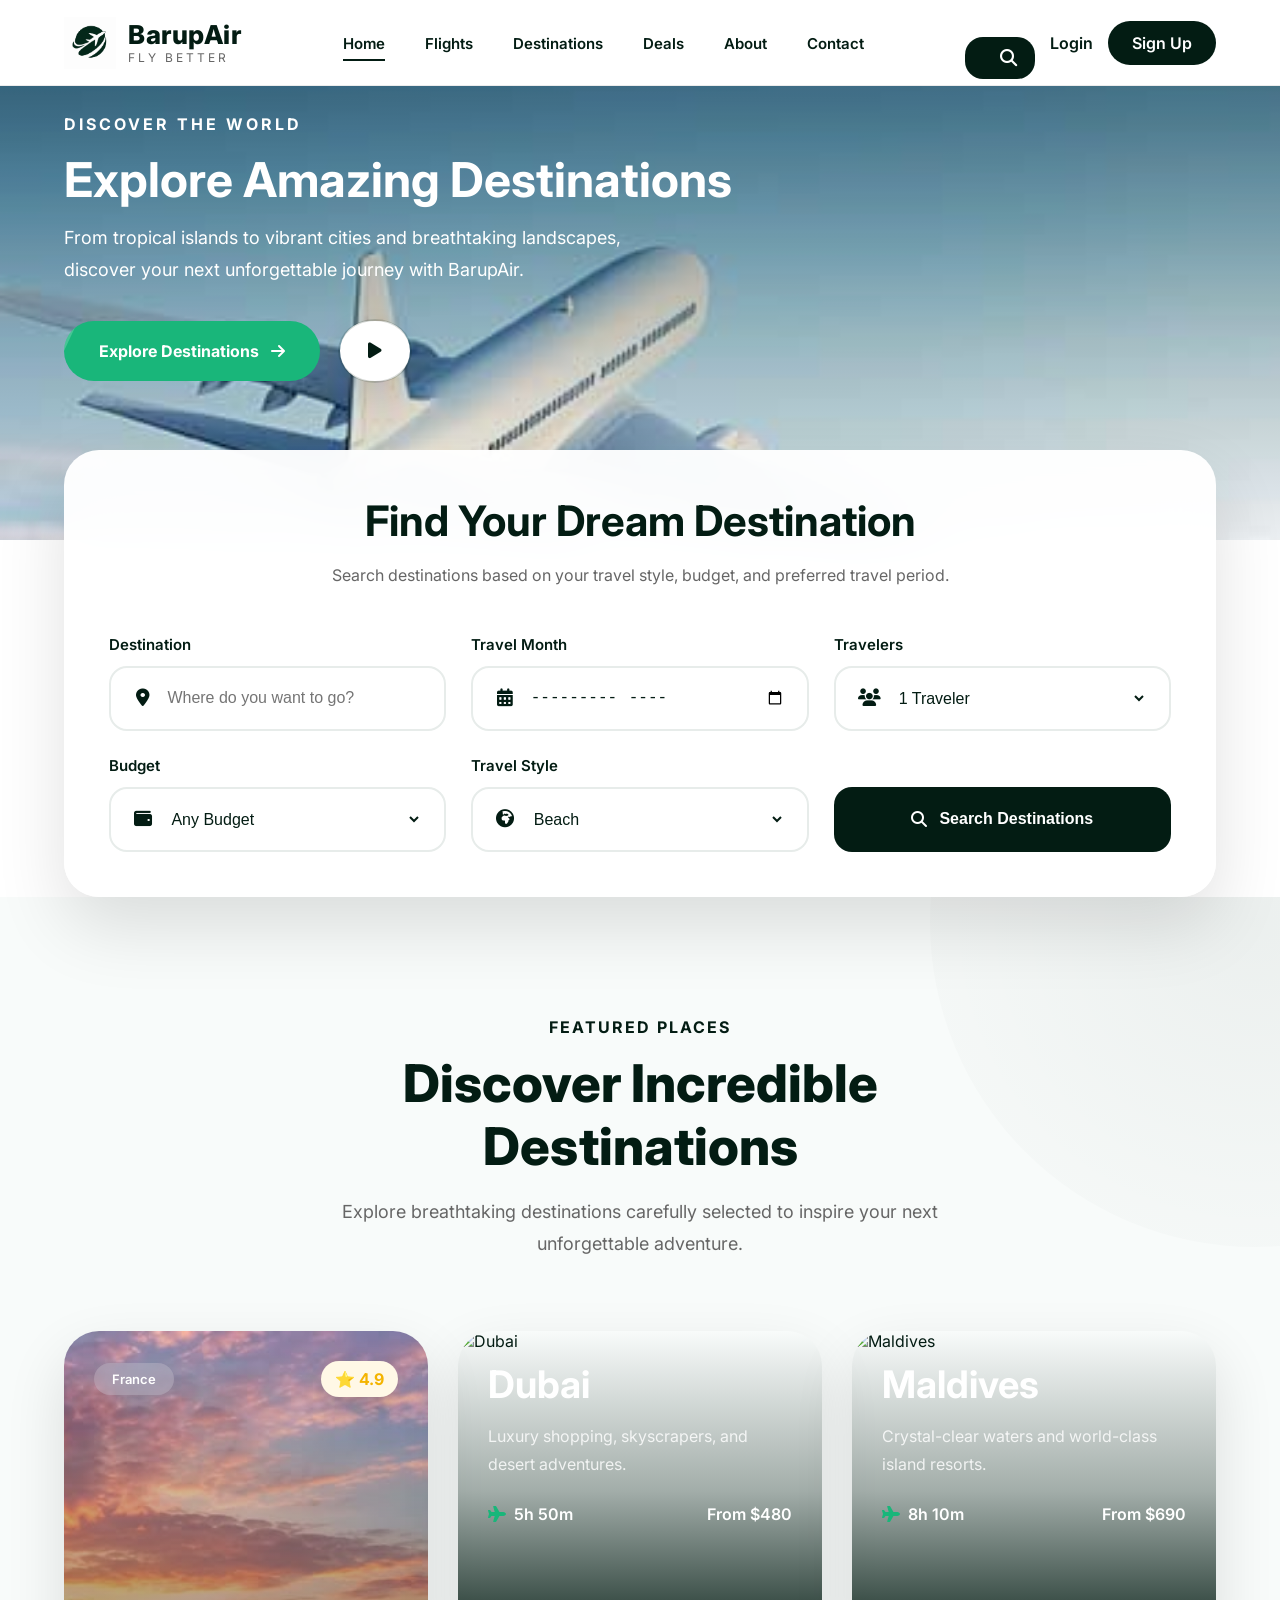
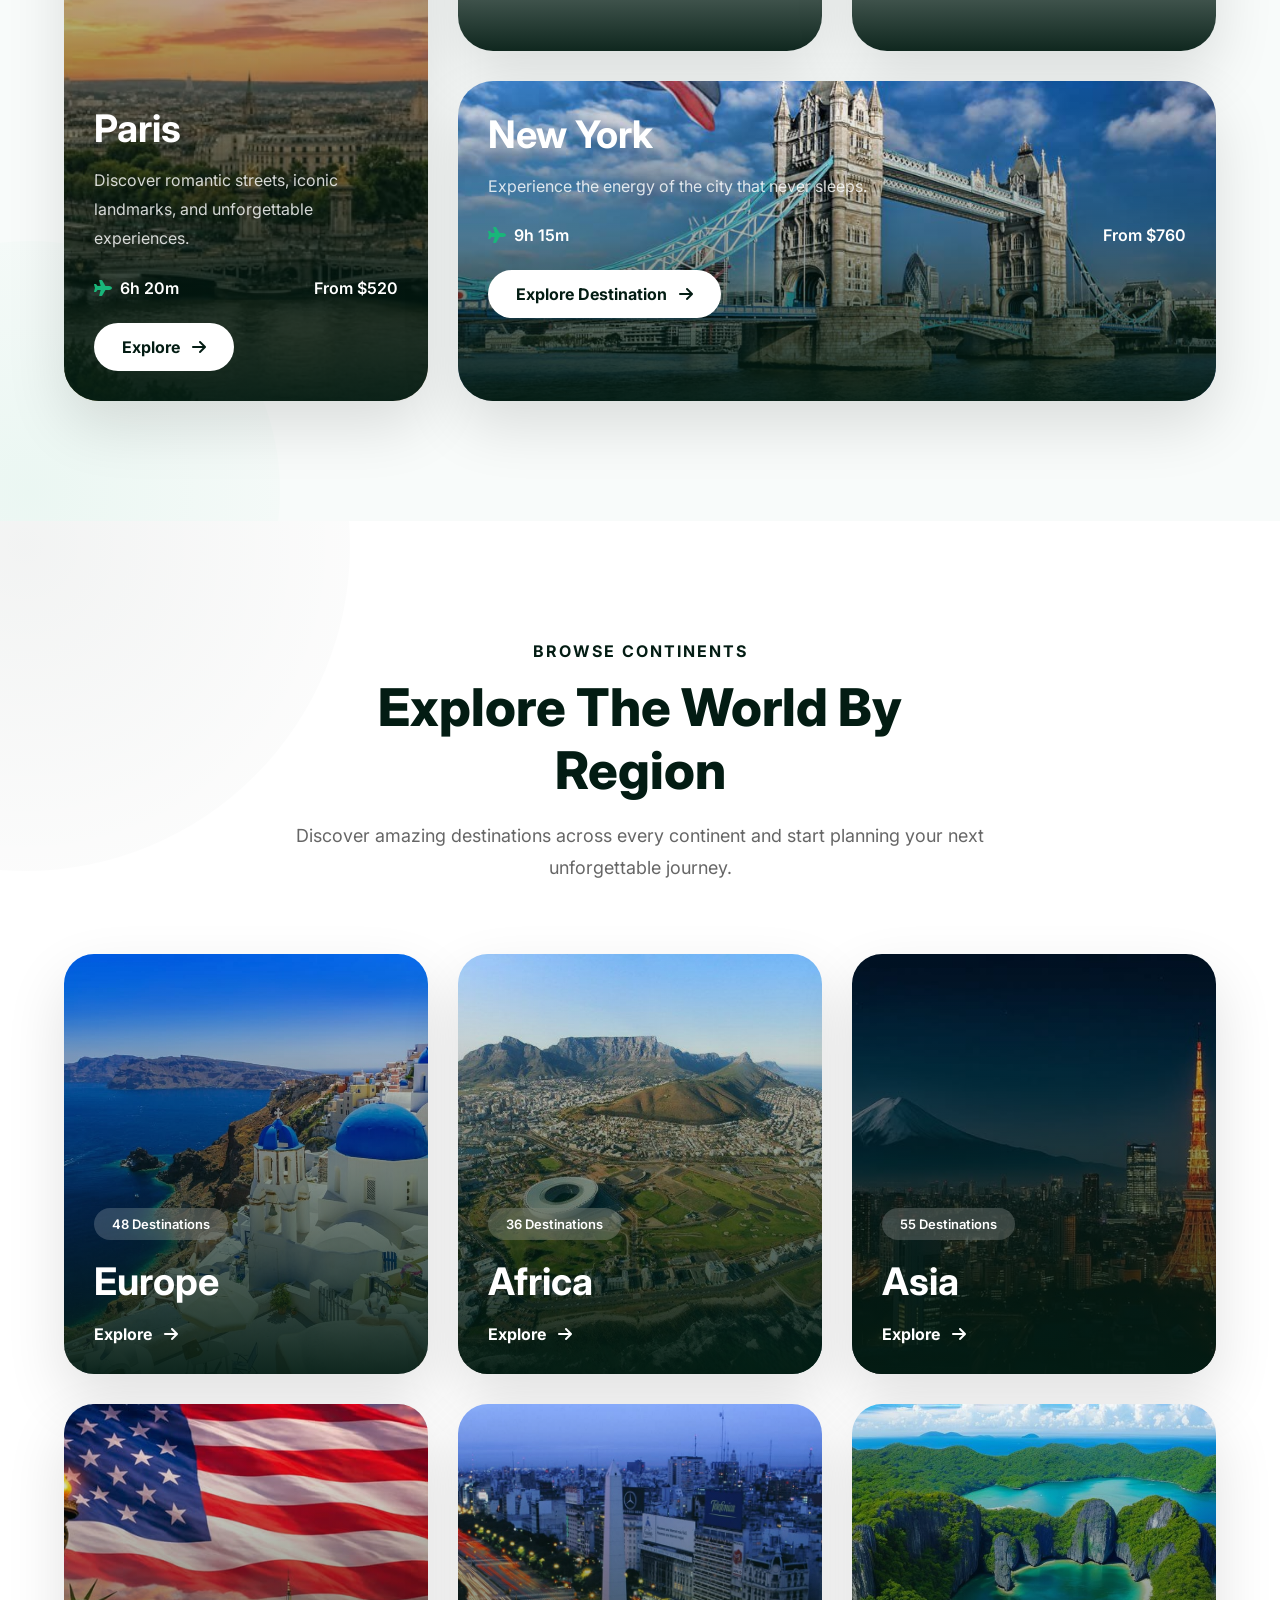
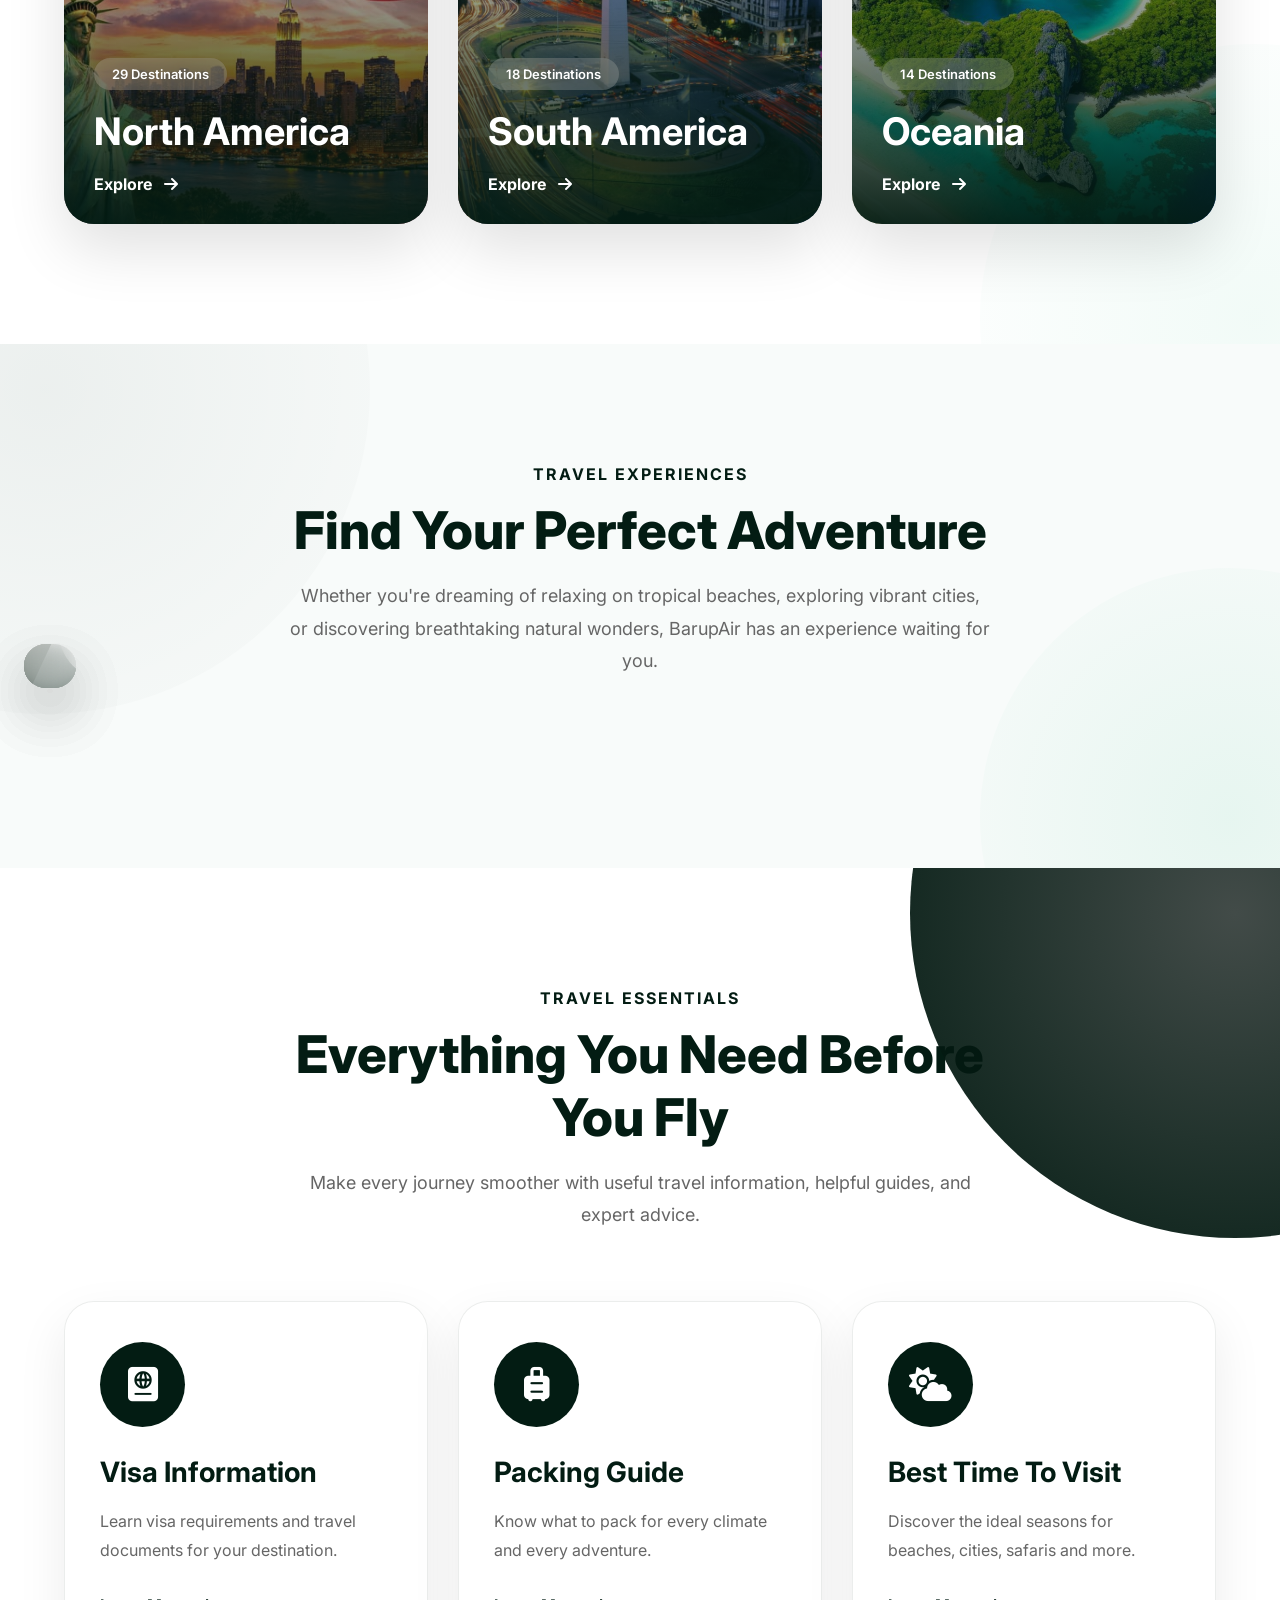
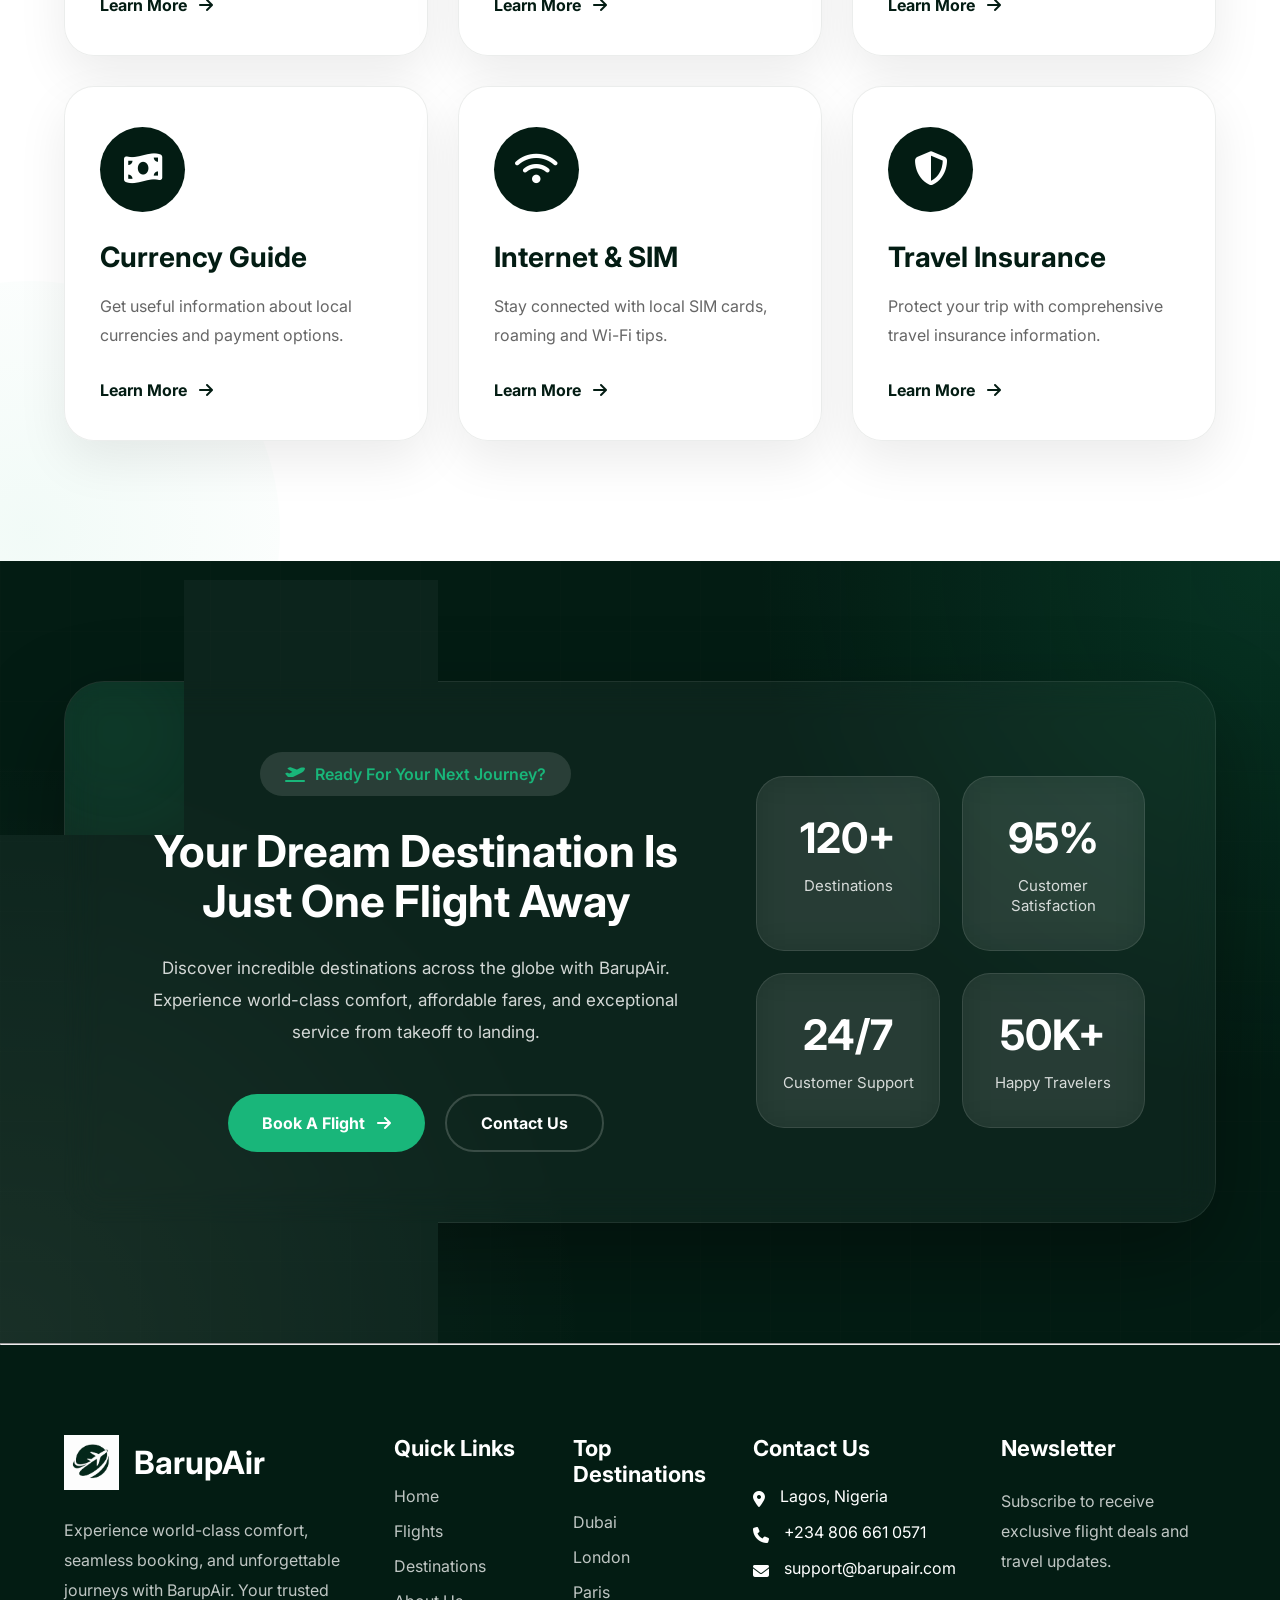
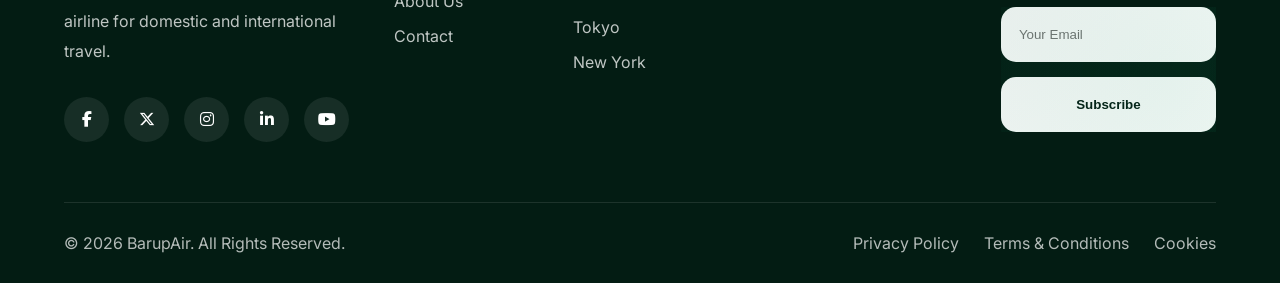
==== commit 30b6f2dd: "Update destinations.html" ====
--- a/destinations.html
+++ b/destinations.html
@@ -1520,4 +1520,4 @@
 </footer>
 
 <script src="js/script.js"></script>
-</body>+</body>
